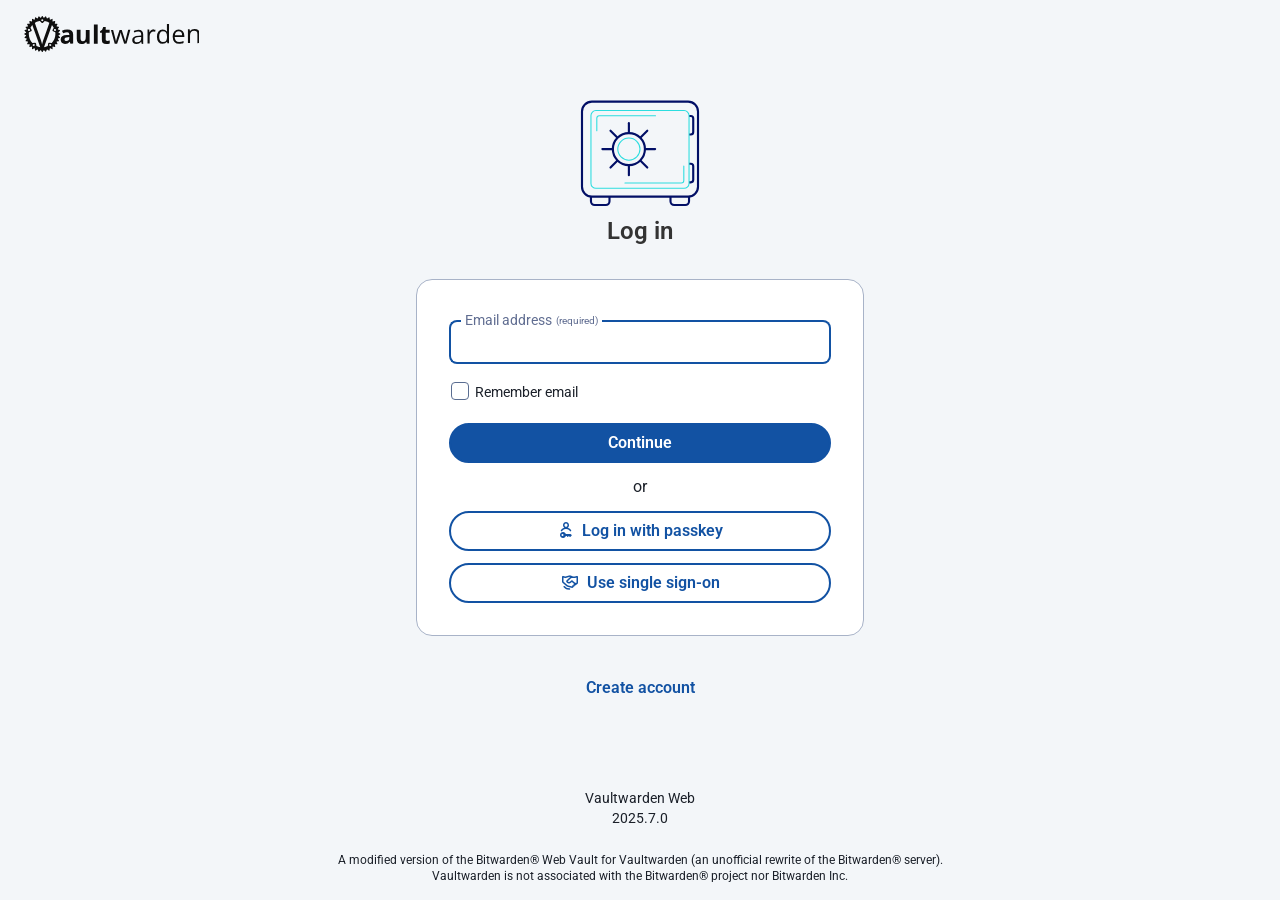
==== static/web-vault/index.html @ 3aadf8ab "Web移植到VaultWarden" ====
<!doctype html><html class="theme_light"><head><meta charset="utf-8"/><meta name="viewport" content="width=1010"/><meta name="theme-color" content="#175DDC"/><title page-title>Vaultwarden Web</title><link rel="apple-touch-icon" sizes="180x180" href="images/apple-touch-icon.png"/><link rel="icon" type="image/png" sizes="32x32" href="images/favicon-32x32.png"/><link rel="icon" type="image/png" sizes="16x16" href="images/favicon-16x16.png"/><link rel="mask-icon" href="images/safari-pinned-tab.svg" color="#175DDC"/><link rel="manifest" href="cca56971e438d22818d6.json"/><script defer="defer" src="theme_head.4cb181fc19f2a308ba73.js"></script><link href="styles.21d804f738b1b7df84a2.css" rel="stylesheet"></head><body class="layout_frontend"><link rel="stylesheet" href="css/vaultwarden.css"/><app-root><div class="tw-p-8 tw-flex"><img class="new-logo-themed" alt="Vaultwarden"/><div class="spinner-container tw-justify-center"><i class="bwi bwi-spinner bwi-spin bwi-3x tw-text-muted" title="Loading" aria-hidden="true"></i></div></div></app-root><script defer="defer" src="app/polyfills.46638eb63c4af620055f.js"></script><script defer="defer" src="app/vendor.ae5e09e48144faa504d3.js"></script><script defer="defer" src="app/main.e6cdea516f91ca208db2.js"></script><script defer="defer" src="styles.31d6cfe0d16ae931b73c.js"></script></body></html>
---- static/web-vault/styles.21d804f738b1b7df84a2.css ----
@font-face {
  font-family: Roboto;
  src:
    url(fonts/roboto.aeb7bb13ebdc02705164.woff2) format("woff2 supports variations"),
    url(fonts/roboto.aeb7bb13ebdc02705164.woff2) format("woff2-variations");
  font-display: swap;
  font-weight: 100 900;
}

.cdk-overlay-container,.cdk-global-overlay-wrapper{pointer-events:none;top:0;left:0;height:100%;width:100%}.cdk-overlay-container{position:fixed;z-index:1000}.cdk-overlay-container:empty{display:none}.cdk-global-overlay-wrapper{display:flex;position:absolute;z-index:1000}.cdk-overlay-pane{position:absolute;pointer-events:auto;box-sizing:border-box;display:flex;max-width:100%;max-height:100%;z-index:1000}.cdk-overlay-backdrop{position:absolute;top:0;bottom:0;left:0;right:0;pointer-events:auto;-webkit-tap-highlight-color:rgba(0,0,0,0);opacity:0;touch-action:manipulation;z-index:1000;transition:opacity 400ms cubic-bezier(0.25, 0.8, 0.25, 1)}@media(prefers-reduced-motion){.cdk-overlay-backdrop{transition-duration:1ms}}.cdk-overlay-backdrop-showing{opacity:1}@media(forced-colors: active){.cdk-overlay-backdrop-showing{opacity:.6}}.cdk-overlay-dark-backdrop{background:rgba(0,0,0,.32)}.cdk-overlay-transparent-backdrop{transition:visibility 1ms linear,opacity 1ms linear;visibility:hidden;opacity:1}.cdk-overlay-transparent-backdrop.cdk-overlay-backdrop-showing,.cdk-high-contrast-active .cdk-overlay-transparent-backdrop{opacity:0;visibility:visible}.cdk-overlay-backdrop-noop-animation{transition:none}.cdk-overlay-connected-position-bounding-box{position:absolute;display:flex;flex-direction:column;min-width:1px;min-height:1px;z-index:1000}.cdk-global-scrollblock{position:fixed;width:100%;overflow-y:scroll}

textarea.cdk-textarea-autosize{resize:none}textarea.cdk-textarea-autosize-measuring{padding:2px 0 !important;box-sizing:content-box !important;height:auto !important;overflow:hidden !important}textarea.cdk-textarea-autosize-measuring-firefox{padding:2px 0 !important;box-sizing:content-box !important;height:0 !important}@keyframes cdk-text-field-autofill-start{/*!*/}@keyframes cdk-text-field-autofill-end{/*!*/}.cdk-text-field-autofill-monitored:-webkit-autofill{animation:cdk-text-field-autofill-start 0s 1ms}.cdk-text-field-autofill-monitored:not(:-webkit-autofill){animation:cdk-text-field-autofill-end 0s 1ms}

@font-face{font-family:"bwi-font";src:url(fonts/bwi-font.d6794cbf214e5db54c54.svg) format("svg"),url(fonts/bwi-font.c53459659794d90d0237.ttf) format("truetype"),url(fonts/bwi-font.8beae88e0286f8ed0ab9.woff) format("woff"),url(fonts/bwi-font.9af06244c8519bda40df.woff2) format("woff2");font-weight:normal;font-style:normal;font-display:block}.bwi{font-family:"bwi-font" !important;speak:never;font-style:normal;font-weight:normal;font-variant:normal;text-transform:none;line-height:1;display:inline-block;-webkit-font-smoothing:antialiased;-moz-osx-font-smoothing:grayscale}.bwi-fw{width:1.2857142857em;text-align:center}.bwi-sm{font-size:.875em}.bwi-lg{font-size:1.3333333333em;line-height:.75em;vertical-align:-15%}.bwi-2x{font-size:2em}.bwi-3x{font-size:3em}.bwi-4x{font-size:4em}.bwi-spin{animation:bwi-spin 2s infinite linear}@keyframes bwi-spin{0%{transform:rotate(0deg)}100%{transform:rotate(359deg)}}.bwi-ul{padding-left:0;margin-left:2.1428571429em;list-style-type:none}.bwi-ul>li{position:relative}.bwi-li{position:absolute;left:-2.1428571429em;width:2.1428571429em;top:.1428571429em;text-align:center}.bwi-li.bwi-lg{left:-1.8571428571em}.bwi-rotate-270{transform:rotate(270deg)}.bwi-angle-down:before{content:""}.bwi-angle-left:before{content:""}.bwi-angle-right:before{content:""}.bwi-angle-up:before{content:""}.bwi-bell:before{content:""}.bwi-billing:before{content:""}.bwi-bitcoin:before{content:""}.bwi-browser-alt:before{content:""}.bwi-browser:before{content:""}.bwi-brush:before{content:""}.bwi-bug:before{content:""}.bwi-business:before{content:""}.bwi-camera:before{content:""}.bwi-check-circle:before{content:""}.bwi-check:before{content:""}.bwi-cli:before{content:""}.bwi-clock:before{content:""}.bwi-close:before{content:""}.bwi-cog-f:before{content:""}.bwi-cog:before{content:""}.bwi-collection:before{content:""}.bwi-collection-shared:before{content:""}.bwi-clone:before{content:""}.bwi-dollar:before{content:""}.bwi-down-solid:before{content:""}.bwi-download:before{content:""}.bwi-drag-and-drop:before{content:""}.bwi-ellipsis-h:before{content:""}.bwi-ellipsis-v:before{content:""}.bwi-envelope:before{content:""}.bwi-error:before{content:""}.bwi-exclamation-triangle:before{content:""}.bwi-external-link:before{content:""}.bwi-eye-slash:before{content:""}.bwi-eye:before{content:""}.bwi-family:before{content:""}.bwi-file-text:before{content:""}.bwi-file:before{content:""}.bwi-files:before{content:""}.bwi-filter:before{content:""}.bwi-folder:before{content:""}.bwi-generate:before{content:""}.bwi-globe:before{content:""}.bwi-hashtag:before{content:""}.bwi-id-card:before{content:""}.bwi-info-circle:before{content:""}.bwi-import:before{content:""}.bwi-key:before{content:""}.bwi-list-alt:before{content:""}.bwi-list:before{content:""}.bwi-lock-encrypted:before{content:""}.bwi-lock-f:before{content:""}.bwi-lock:before{content:""}.bwi-shield:before{content:""}.bwi-minus-circle:before{content:""}.bwi-mobile:before{content:""}.bwi-msp:before{content:""}.bwi-sticky-note:before{content:""}.bwi-numbered-list:before{content:""}.bwi-paperclip:before{content:""}.bwi-passkey:before{content:""}.bwi-pencil-square:before{content:""}.bwi-pencil:before{content:""}.bwi-plus-circle:before{content:""}.bwi-plus:before{content:""}.bwi-popout:before{content:""}.bwi-provider:before{content:""}.bwi-puzzle:before{content:""}.bwi-question-circle:before{content:""}.bwi-refresh:before{content:""}.bwi-search:before{content:""}.bwi-send:before{content:""}.bwi-share:before{content:""}.bwi-sign-in:before{content:""}.bwi-sign-out:before{content:""}.bwi-sliders:before{content:""}.bwi-spinner:before{content:""}.bwi-star-f:before{content:""}.bwi-star:before{content:""}.bwi-tag:before{content:""}.bwi-trash:before{content:""}.bwi-undo:before{content:""}.bwi-universal-access:before{content:""}.bwi-unlock:before{content:""}.bwi-up-down-btn:before{content:""}.bwi-up-solid:before{content:""}.bwi-user-monitor:before{content:""}.bwi-user:before{content:""}.bwi-users:before{content:""}.bwi-vault:before{content:""}.bwi-wireless:before{content:""}.bwi-wrench:before{content:""}.bwi-paypal:before{content:""}.bwi-credit-card:before{content:""}.bwi-desktop:before{content:""}.bwi-archive:before{content:""}.credit-card-icon{display:block;height:19px;width:24px;background-size:contain;background-repeat:no-repeat}.card-visa{background-image:url(images/visa-light.png)}.card-amex{background-image:url(images/amex-light.png)}.card-diners-club{background-image:url(images/diners_club-light.png)}.card-discover{background-image:url(images/discover-light.png)}.card-jcb{background-image:url(images/jcb-light.png)}.card-maestro{background-image:url(images/maestro-light.png)}.card-mastercard{background-image:url(images/mastercard-light.png)}.card-union-pay{background-image:url(images/union_pay-light.png)}.card-ru-pay{background-image:url(images/ru_pay-light.png)}.theme_dark .card-visa{background-image:url(images/visa-dark.png)}.theme_dark .card-amex{background-image:url(images/amex-dark.png)}.theme_dark .card-diners-club{background-image:url(images/diners_club-dark.png)}.theme_dark .card-discover{background-image:url(images/discover-dark.png)}.theme_dark .card-jcb{background-image:url(images/jcb-dark.png)}.theme_dark .card-maestro{background-image:url(images/maestro-dark.png)}.theme_dark .card-mastercard{background-image:url(images/mastercard-dark.png)}.theme_dark .card-union-pay{background-image:url(images/union_pay-dark.png)}.theme_dark .card-ru-pay{background-image:url(images/ru_pay-dark.png)}.ng-select{height:100%}.ng-select.ng-select-opened>.ng-select-container{background:rgba(0,0,0,0)}.ng-select.ng-select-opened>.ng-select-container:hover{box-shadow:none}.ng-select.ng-select-opened>.ng-select-container .ng-arrow{top:-2px;border-color:rgba(0,0,0,0) rgba(0,0,0,0) rgb(var(--color-secondary-700));border-width:0 5px 5px}.ng-select.ng-select-opened>.ng-select-container .ng-arrow:hover{border-color:rgba(0,0,0,0) rgba(0,0,0,0) rgb(var(--color-secondary-700))}.ng-select.ng-select-opened.ng-select-top>.ng-select-container{border-top-right-radius:0;border-top-left-radius:0}.ng-select.ng-select-opened.ng-select-right>.ng-select-container{border-top-right-radius:0;border-bottom-right-radius:0}.ng-select.ng-select-opened.ng-select-bottom>.ng-select-container{border-bottom-right-radius:0;border-bottom-left-radius:0}.ng-select.ng-select-opened.ng-select-left>.ng-select-container{border-top-left-radius:0;border-bottom-left-radius:0}.ng-select.ng-select-focused:not(.ng-select-opened)>.ng-select-container{border-color:rgb(var(--color-primary-700));box-shadow:none}.ng-select.ng-select-disabled>.ng-select-container{background-color:rgb(var(--color-secondary-100))}.ng-select .ng-has-value .ng-placeholder{display:none}.ng-select .ng-select-container{color:rgb(var(--color-text-main));background-color:rgb(var(--color-background));border-radius:.5rem;border:none;height:100%;align-items:center}.ng-select .ng-select-container:hover{box-shadow:none}.ng-select .ng-select-container .ng-value-container{align-items:center;padding:6px 0px 5px 1rem}[dir=rtl] .ng-select .ng-select-container .ng-value-container{padding-right:1rem;padding-left:0}.ng-select .ng-select-container .ng-value-container .ng-placeholder{color:rgb(var(--color-text-muted))}.ng-select .ng-select-container .ng-value-container .ng-input{padding-top:2px}.ng-select .ng-select-container .ng-value-container .ng-input>input{color:rgb(var(--color-text-main))}.ng-select.ng-select-single .ng-select-container{height:100%}.ng-select.ng-select-single .ng-select-container .ng-value-container{display:flex;height:100%}.ng-select.ng-select-single .ng-select-container .ng-value-container .ng-input{left:0;padding-left:1rem;padding-right:50px}[dir=rtl] .ng-select.ng-select-single .ng-select-container .ng-value-container .ng-input{padding-right:1rem;padding-left:50px}.ng-select.ng-select-multiple.ng-select-disabled>.ng-select-container .ng-value-container .ng-value{background-color:rgb(var(--color-secondary-100));border:0px solid rgb(var(--color-secondary-600))}.ng-select.ng-select-multiple.ng-select-disabled>.ng-select-container .ng-value-container .ng-value .ng-value-label{padding:0 5px}.ng-select.ng-select-multiple .ng-select-container .ng-value-container{height:100%}[dir=rtl] .ng-select.ng-select-multiple .ng-select-container .ng-value-container{padding-left:0}.ng-select.ng-select-multiple .ng-select-container .ng-value-container .ng-value{font-size:.9em;color:rgb(var(--color-text-main));background-color:rgba(0,0,0,0);border-radius:2px;margin:4px 5px 4px 0px}[dir=rtl] .ng-select.ng-select-multiple .ng-select-container .ng-value-container .ng-value{margin-right:0;margin-left:5px}.ng-select.ng-select-multiple .ng-select-container .ng-value-container .ng-value.ng-value-disabled{background-color:rgb(var(--color-secondary-100))}.ng-select.ng-select-multiple .ng-select-container .ng-value-container .ng-value.ng-value-disabled .ng-value-label{padding-left:5px}[dir=rtl] .ng-select.ng-select-multiple .ng-select-container .ng-value-container .ng-value.ng-value-disabled .ng-value-label{padding-left:0;padding-right:5px}.ng-select.ng-select-multiple .ng-select-container .ng-value-container .ng-value .ng-value-label{display:inline-block;padding:1px 5px}.ng-select.ng-select-multiple .ng-select-container .ng-value-container .ng-value .ng-value-icon{display:inline-block;padding:1px 5px}.ng-select.ng-select-multiple .ng-select-container .ng-value-container .ng-value .ng-value-icon:hover{background-color:rgb(var(--color-secondary-700))}.ng-select.ng-select-multiple .ng-select-container .ng-value-container .ng-value .ng-value-icon.left{border-right:1px solid rgba(0,0,0,0)}[dir=rtl] .ng-select.ng-select-multiple .ng-select-container .ng-value-container .ng-value .ng-value-icon.left{border-left:1px solid rgba(0,0,0,0);border-right:none}.ng-select.ng-select-multiple .ng-select-container .ng-value-container .ng-value .ng-value-icon.right{border-left:1px solid rgba(0,0,0,0)}[dir=rtl] .ng-select.ng-select-multiple .ng-select-container .ng-value-container .ng-value .ng-value-icon.right{border-left:0;border-right:1px solid rgba(0,0,0,0)}.ng-select .ng-clear-wrapper{color:rgb(var(--color-text-muted));padding-top:2.5px;border-radius:.5rem;text-align:center}.ng-select .ng-clear-wrapper:hover .ng-clear{color:rgb(var(--color-text-main))}.ng-select .ng-spinner-zone{padding:5px 5px 0 0}[dir=rtl] .ng-select .ng-spinner-zone{padding:5px 0 0 5px}.ng-select .ng-arrow-wrapper{width:25px;padding-right:5px}[dir=rtl] .ng-select .ng-arrow-wrapper{padding-left:5px;padding-right:0}.ng-select .ng-arrow-wrapper:hover .ng-arrow{border-top-color:rgb(var(--color-secondary-700))}.ng-select .ng-arrow-wrapper .ng-arrow{border-color:rgb(var(--color-text-muted)) rgba(0,0,0,0) rgba(0,0,0,0);border-style:solid;border-width:5px 5px 2.5px}.ng-dropdown-panel{z-index:2050 !important;background-color:rgb(var(--color-background));border:1px solid rgb(var(--color-secondary-600));border-radius:.5rem;box-shadow:none;left:0}.ng-dropdown-panel.ng-select-top{bottom:100%;border-top-right-radius:.5rem;border-top-left-radius:.5rem;border-bottom-color:rgb(var(--color-secondary-600));margin-bottom:-1px}.ng-dropdown-panel.ng-select-top .ng-dropdown-panel-items .ng-option:first-child{border-top-right-radius:.5rem;border-top-left-radius:.5rem}.ng-dropdown-panel.ng-select-right{left:100%;top:0;border-top-right-radius:.5rem;border-bottom-right-radius:.5rem;border-bottom-left-radius:.5rem;border-bottom-color:rgb(var(--color-secondary-600));margin-bottom:-1px}.ng-dropdown-panel.ng-select-right .ng-dropdown-panel-items .ng-option:first-child{border-top-right-radius:.5rem}.ng-dropdown-panel.ng-select-bottom{top:100%;border-bottom-right-radius:.5rem;border-bottom-left-radius:.5rem;border-top-color:rgb(var(--color-secondary-600));margin-top:-1px}.ng-dropdown-panel.ng-select-bottom .ng-dropdown-panel-items .ng-option:last-child{border-bottom-right-radius:.5rem;border-bottom-left-radius:.5rem}.ng-dropdown-panel.ng-select-left{left:-100%;top:0;border-top-left-radius:.5rem;border-bottom-right-radius:.5rem;border-bottom-left-radius:.5rem;border-bottom-color:rgb(var(--color-secondary-600));margin-bottom:-1px}.ng-dropdown-panel.ng-select-left .ng-dropdown-panel-items .ng-option:first-child{border-top-left-radius:.5rem}.ng-dropdown-panel .ng-dropdown-header{border-bottom:1px solid rgb(var(--color-secondary-600));padding:5px 7px}.ng-dropdown-panel .ng-dropdown-footer{border-top:1px solid rgb(var(--color-secondary-600));padding:5px 7px}.ng-dropdown-panel .ng-dropdown-panel-items{border-radius:.5rem;background:rgb(var(--color-background))}.ng-dropdown-panel .ng-dropdown-panel-items .ng-optgroup{user-select:none;padding:8px 10px;font-weight:500;color:rgb(var(--color-text-muted));cursor:pointer}.ng-dropdown-panel .ng-dropdown-panel-items .ng-optgroup.ng-option-disabled{cursor:default}.ng-dropdown-panel .ng-dropdown-panel-items .ng-optgroup.ng-option-marked{background-color:rgb(var(--color-primary-100))}.ng-dropdown-panel .ng-dropdown-panel-items .ng-optgroup.ng-option-selected,.ng-dropdown-panel .ng-dropdown-panel-items .ng-optgroup.ng-option-selected.ng-option-marked{color:rgb(var(--color-text-muted));background-color:rgba(0,0,0,0);font-weight:600}.ng-dropdown-panel .ng-dropdown-panel-items .ng-option{background-color:rgb(var(--color-background));color:rgb(var(--color-text-main));padding:.375rem .75rem}.ng-dropdown-panel .ng-dropdown-panel-items .ng-option.ng-option-selected.ng-option-marked{background-color:rgb(var(--color-primary-100))}.ng-dropdown-panel .ng-dropdown-panel-items .ng-option.ng-option-selected,.ng-dropdown-panel .ng-dropdown-panel-items .ng-option.ng-option-selected.ng-option-marked{color:rgb(var(--color-text-main))}.ng-dropdown-panel .ng-dropdown-panel-items .ng-option.ng-option-selected .ng-option-label,.ng-dropdown-panel .ng-dropdown-panel-items .ng-option.ng-option-selected.ng-option-marked .ng-option-label{font-weight:600}.ng-dropdown-panel .ng-dropdown-panel-items .ng-option.ng-option-marked{background-color:rgb(var(--color-primary-100));color:rgb(var(--color-text-main))}.ng-dropdown-panel .ng-dropdown-panel-items .ng-option.ng-option-disabled{color:rgb(var(--color-secondary-300))}.ng-dropdown-panel .ng-dropdown-panel-items .ng-option.ng-option-child{padding-left:22px}[dir=rtl] .ng-dropdown-panel .ng-dropdown-panel-items .ng-option.ng-option-child{padding-right:22px;padding-left:0}.ng-dropdown-panel .ng-dropdown-panel-items .ng-option .ng-tag-label{font-size:80%;font-weight:400;padding-right:5px}[dir=rtl] .ng-dropdown-panel .ng-dropdown-panel-items .ng-option .ng-tag-label{padding-left:5px;padding-right:0}[dir=rtl] .ng-dropdown-panel{direction:rtl;text-align:right}:root{--blue: #007bff;--indigo: #6610f2;--purple: #6f42c1;--pink: #e83e8c;--red: #dc3545;--orange: #fd7e14;--yellow: #ffc107;--green: #28a745;--teal: #20c997;--cyan: #17a2b8;--white: #ffffff;--gray: #6c757d;--gray-dark: #343a40;--primary: #175ddc;--secondary: #ced4da;--success: #017e45;--info: #555555;--warning: #8b6609;--danger: #c83522;--light: #f8f9fa;--dark: #343a40;--primary-accent: #1252a3;--secondary-alt: #1a3b66;--breakpoint-xs: 0;--breakpoint-sm: 1px;--breakpoint-md: 2px;--breakpoint-lg: 3px;--breakpoint-xl: 4px;--font-family-sans-serif: Roboto, "Helvetica Neue", Helvetica, Arial, sans-serif, "Apple Color Emoji", "Segoe UI Emoji", "Segoe UI Symbol";--font-family-monospace: SFMono-Regular, Menlo, Monaco, Consolas, "Liberation Mono", "Courier New", monospace}*,*::before,*::after{box-sizing:border-box}html{font-family:sans-serif;line-height:1.15;-webkit-text-size-adjust:100%;-webkit-tap-highlight-color:rgba(0,0,0,0)}article,aside,figcaption,figure,footer,header,hgroup,main,nav,section{display:block}body{margin:0;font-family:Roboto,"Helvetica Neue",Helvetica,Arial,sans-serif,"Apple Color Emoji","Segoe UI Emoji","Segoe UI Symbol";font-size:1rem;font-weight:400;line-height:1.5;color:#333;text-align:left;background-color:#fff}[tabindex="-1"]:focus:not(:focus-visible){outline:0 !important}hr{box-sizing:content-box;height:0;overflow:visible}h1,h2,h3,h4,h5,h6{margin-top:0;margin-bottom:.5rem}p{margin-top:0;margin-bottom:1rem}abbr[title],abbr[data-original-title]{text-decoration:underline;text-decoration:underline dotted;cursor:help;border-bottom:0;text-decoration-skip-ink:none}address{margin-bottom:1rem;font-style:normal;line-height:inherit}ol,ul,dl{margin-top:0;margin-bottom:1rem}ol ol,ul ul,ol ul,ul ol{margin-bottom:0}dt{font-weight:700}dd{margin-bottom:.5rem;margin-left:0}blockquote{margin:0 0 1rem}b,strong{font-weight:bolder}small{font-size:80%}sub,sup{position:relative;font-size:75%;line-height:0;vertical-align:baseline}sub{bottom:-0.25em}sup{top:-0.5em}a{color:#175ddc;text-decoration:none;background-color:rgba(0,0,0,0)}a:hover{color:rgb(15.7592592593,63.7222222222,150.7407407407);text-decoration:underline}a:not([href]):not([class]){color:inherit;text-decoration:none}a:not([href]):not([class]):hover{color:inherit;text-decoration:none}pre,code,kbd,samp{font-family:SFMono-Regular,Menlo,Monaco,Consolas,"Liberation Mono","Courier New",monospace;font-size:1em}pre{margin-top:0;margin-bottom:1rem;overflow:auto;-ms-overflow-style:scrollbar}figure{margin:0 0 1rem}img{vertical-align:middle;border-style:none}svg{overflow:hidden;vertical-align:middle}table{border-collapse:collapse}caption{padding-top:.75rem;padding-bottom:.75rem;color:#6c757d;text-align:left;caption-side:bottom}th{text-align:inherit;text-align:-webkit-match-parent}label{display:inline-block;margin-bottom:.5rem}button{border-radius:0}button:focus:not(:focus-visible){outline:0}input,button,select,optgroup,textarea{margin:0;font-family:inherit;font-size:inherit;line-height:inherit}button,input{overflow:visible}button,select{text-transform:none}[role=button]{cursor:pointer}select{word-wrap:normal}button,[type=button],[type=reset],[type=submit]{-webkit-appearance:button}button:not(:disabled),[type=button]:not(:disabled),[type=reset]:not(:disabled),[type=submit]:not(:disabled){cursor:pointer}button::-moz-focus-inner,[type=button]::-moz-focus-inner,[type=reset]::-moz-focus-inner,[type=submit]::-moz-focus-inner{padding:0;border-style:none}input[type=radio],input[type=checkbox]{box-sizing:border-box;padding:0}textarea{overflow:auto;resize:vertical}fieldset{min-width:0;padding:0;margin:0;border:0}legend{display:block;width:100%;max-width:100%;padding:0;margin-bottom:.5rem;font-size:1.5rem;line-height:inherit;color:inherit;white-space:normal}progress{vertical-align:baseline}[type=number]::-webkit-inner-spin-button,[type=number]::-webkit-outer-spin-button{height:auto}[type=search]{outline-offset:-2px;-webkit-appearance:none}[type=search]::-webkit-search-decoration{-webkit-appearance:none}::-webkit-file-upload-button{font:inherit;-webkit-appearance:button}output{display:inline-block}summary{display:list-item;cursor:pointer}template{display:none}[hidden]{display:none !important}h1,h2,h3,h4,h5,h6,.h1,.h2,.h3,.h4,.h5,.h6{margin-bottom:.5rem;font-weight:500;line-height:1.2}h1,.h1{font-size:1.7rem}h2,.h2{font-size:1.3rem}h3,.h3{font-size:1rem}h4,.h4{font-size:1rem}h5,.h5{font-size:1rem}h6,.h6{font-size:1rem}.lead{font-size:1.25rem;font-weight:normal}.display-1{font-size:6rem;font-weight:300;line-height:1.2}.display-2{font-size:5.5rem;font-weight:300;line-height:1.2}.display-3{font-size:4.5rem;font-weight:300;line-height:1.2}.display-4{font-size:3.5rem;font-weight:300;line-height:1.2}hr{margin-top:1rem;margin-bottom:1rem;border:0;border-top:1px solid rgba(0,0,0,.1)}small,.small{font-size:90%;font-weight:400}mark,.mark{padding:.2em;background-color:#fcf8e3}.list-unstyled{padding-left:0;list-style:none}.list-inline{padding-left:0;list-style:none}.list-inline-item{display:inline-block}.list-inline-item:not(:last-child){margin-right:.5rem}.initialism{font-size:90%;text-transform:uppercase}.blockquote{margin-bottom:1rem;font-size:1.25rem}.blockquote-footer{display:block;font-size:90%;color:#6c757d}.blockquote-footer::before{content:"— "}.img-fluid,bit-table td app-vault-icon img,.table td.table-list-icon img{max-width:100%;height:auto}.img-thumbnail{padding:.25rem;background-color:#fff;border:1px solid #dee2e6;border-radius:.25rem;max-width:100%;height:auto}.figure{display:inline-block}.figure-img{margin-bottom:.5rem;line-height:1}.figure-caption{font-size:90%;color:#6c757d}code{font-size:100%;color:#e83e8c;word-wrap:break-word}a>code{color:inherit}kbd{padding:.2rem .4rem;font-size:100%;color:#fff;background-color:#212529;border-radius:.2rem}kbd kbd{padding:0;font-size:100%;font-weight:700}pre{display:block;font-size:100%;color:#212529}pre code{font-size:inherit;color:inherit;word-break:normal}.pre-scrollable{max-height:340px;overflow-y:scroll}.container,.container-fluid,.container-xl,.container-lg,.container-md,.container-sm{width:100%;padding-right:10px;padding-left:10px;margin-right:auto;margin-left:auto}@media(min-width: 1px){.container-sm,.container{max-width:540px}}@media(min-width: 2px){.container-md,.container-sm,.container{max-width:720px}}@media(min-width: 3px){.container-lg,.container-md,.container-sm,.container{max-width:960px}}@media(min-width: 4px){.container-xl,.container-lg,.container-md,.container-sm,.container{max-width:1140px}}.row{display:flex;flex-wrap:wrap;margin-right:-10px;margin-left:-10px}.no-gutters{margin-right:0;margin-left:0}.no-gutters>.col,.no-gutters>[class*=col-]{padding-right:0;padding-left:0}.col-xl,.col-xl-auto,.col-xl-12,.col-xl-11,.col-xl-10,.col-xl-9,.col-xl-8,.col-xl-7,.col-xl-6,.col-xl-5,.col-xl-4,.col-xl-3,.col-xl-2,.col-xl-1,.col-lg,.col-lg-auto,.col-lg-12,.col-lg-11,.col-lg-10,.col-lg-9,.col-lg-8,.col-lg-7,.col-lg-6,.col-lg-5,.col-lg-4,.col-lg-3,.col-lg-2,.col-lg-1,.col-md,.col-md-auto,.col-md-12,.col-md-11,.col-md-10,.col-md-9,.col-md-8,.col-md-7,.col-md-6,.col-md-5,.col-md-4,.col-md-3,.col-md-2,.col-md-1,.col-sm,.col-sm-auto,.col-sm-12,.col-sm-11,.col-sm-10,.col-sm-9,.col-sm-8,.col-sm-7,.col-sm-6,.col-sm-5,.col-sm-4,.col-sm-3,.col-sm-2,.col-sm-1,.col,.col-auto,.col-12,.col-11,.col-10,.col-9,.col-8,.col-7,.col-6,.col-5,.col-4,.col-3,.col-2,.col-1{position:relative;width:100%;padding-right:10px;padding-left:10px}.col{flex-basis:0;flex-grow:1;max-width:100%}.row-cols-1>*{flex:0 0 100%;max-width:100%}.row-cols-2>*{flex:0 0 50%;max-width:50%}.row-cols-3>*{flex:0 0 33.3333333333%;max-width:33.3333333333%}.row-cols-4>*{flex:0 0 25%;max-width:25%}.row-cols-5>*{flex:0 0 20%;max-width:20%}.row-cols-6>*{flex:0 0 16.6666666667%;max-width:16.6666666667%}.col-auto{flex:0 0 auto;width:auto;max-width:100%}.col-1{flex:0 0 8.3333333333%;max-width:8.3333333333%}.col-2{flex:0 0 16.6666666667%;max-width:16.6666666667%}.col-3{flex:0 0 25%;max-width:25%}.col-4{flex:0 0 33.3333333333%;max-width:33.3333333333%}.col-5{flex:0 0 41.6666666667%;max-width:41.6666666667%}.col-6{flex:0 0 50%;max-width:50%}.col-7{flex:0 0 58.3333333333%;max-width:58.3333333333%}.col-8{flex:0 0 66.6666666667%;max-width:66.6666666667%}.col-9{flex:0 0 75%;max-width:75%}.col-10{flex:0 0 83.3333333333%;max-width:83.3333333333%}.col-11{flex:0 0 91.6666666667%;max-width:91.6666666667%}.col-12{flex:0 0 100%;max-width:100%}.order-first{order:-1}.order-last{order:13}.order-0{order:0}.order-1{order:1}.order-2{order:2}.order-3{order:3}.order-4{order:4}.order-5{order:5}.order-6{order:6}.order-7{order:7}.order-8{order:8}.order-9{order:9}.order-10{order:10}.order-11{order:11}.order-12{order:12}.offset-1{margin-left:8.3333333333%}.offset-2{margin-left:16.6666666667%}.offset-3{margin-left:25%}.offset-4{margin-left:33.3333333333%}.offset-5{margin-left:41.6666666667%}.offset-6{margin-left:50%}.offset-7{margin-left:58.3333333333%}.offset-8{margin-left:66.6666666667%}.offset-9{margin-left:75%}.offset-10{margin-left:83.3333333333%}.offset-11{margin-left:91.6666666667%}@media(min-width: 1px){.col-sm{flex-basis:0;flex-grow:1;max-width:100%}.row-cols-sm-1>*{flex:0 0 100%;max-width:100%}.row-cols-sm-2>*{flex:0 0 50%;max-width:50%}.row-cols-sm-3>*{flex:0 0 33.3333333333%;max-width:33.3333333333%}.row-cols-sm-4>*{flex:0 0 25%;max-width:25%}.row-cols-sm-5>*{flex:0 0 20%;max-width:20%}.row-cols-sm-6>*{flex:0 0 16.6666666667%;max-width:16.6666666667%}.col-sm-auto{flex:0 0 auto;width:auto;max-width:100%}.col-sm-1{flex:0 0 8.3333333333%;max-width:8.3333333333%}.col-sm-2{flex:0 0 16.6666666667%;max-width:16.6666666667%}.col-sm-3{flex:0 0 25%;max-width:25%}.col-sm-4{flex:0 0 33.3333333333%;max-width:33.3333333333%}.col-sm-5{flex:0 0 41.6666666667%;max-width:41.6666666667%}.col-sm-6{flex:0 0 50%;max-width:50%}.col-sm-7{flex:0 0 58.3333333333%;max-width:58.3333333333%}.col-sm-8{flex:0 0 66.6666666667%;max-width:66.6666666667%}.col-sm-9{flex:0 0 75%;max-width:75%}.col-sm-10{flex:0 0 83.3333333333%;max-width:83.3333333333%}.col-sm-11{flex:0 0 91.6666666667%;max-width:91.6666666667%}.col-sm-12{flex:0 0 100%;max-width:100%}.order-sm-first{order:-1}.order-sm-last{order:13}.order-sm-0{order:0}.order-sm-1{order:1}.order-sm-2{order:2}.order-sm-3{order:3}.order-sm-4{order:4}.order-sm-5{order:5}.order-sm-6{order:6}.order-sm-7{order:7}.order-sm-8{order:8}.order-sm-9{order:9}.order-sm-10{order:10}.order-sm-11{order:11}.order-sm-12{order:12}.offset-sm-0{margin-left:0}.offset-sm-1{margin-left:8.3333333333%}.offset-sm-2{margin-left:16.6666666667%}.offset-sm-3{margin-left:25%}.offset-sm-4{margin-left:33.3333333333%}.offset-sm-5{margin-left:41.6666666667%}.offset-sm-6{margin-left:50%}.offset-sm-7{margin-left:58.3333333333%}.offset-sm-8{margin-left:66.6666666667%}.offset-sm-9{margin-left:75%}.offset-sm-10{margin-left:83.3333333333%}.offset-sm-11{margin-left:91.6666666667%}}@media(min-width: 2px){.col-md{flex-basis:0;flex-grow:1;max-width:100%}.row-cols-md-1>*{flex:0 0 100%;max-width:100%}.row-cols-md-2>*{flex:0 0 50%;max-width:50%}.row-cols-md-3>*{flex:0 0 33.3333333333%;max-width:33.3333333333%}.row-cols-md-4>*{flex:0 0 25%;max-width:25%}.row-cols-md-5>*{flex:0 0 20%;max-width:20%}.row-cols-md-6>*{flex:0 0 16.6666666667%;max-width:16.6666666667%}.col-md-auto{flex:0 0 auto;width:auto;max-width:100%}.col-md-1{flex:0 0 8.3333333333%;max-width:8.3333333333%}.col-md-2{flex:0 0 16.6666666667%;max-width:16.6666666667%}.col-md-3{flex:0 0 25%;max-width:25%}.col-md-4{flex:0 0 33.3333333333%;max-width:33.3333333333%}.col-md-5{flex:0 0 41.6666666667%;max-width:41.6666666667%}.col-md-6{flex:0 0 50%;max-width:50%}.col-md-7{flex:0 0 58.3333333333%;max-width:58.3333333333%}.col-md-8{flex:0 0 66.6666666667%;max-width:66.6666666667%}.col-md-9{flex:0 0 75%;max-width:75%}.col-md-10{flex:0 0 83.3333333333%;max-width:83.3333333333%}.col-md-11{flex:0 0 91.6666666667%;max-width:91.6666666667%}.col-md-12{flex:0 0 100%;max-width:100%}.order-md-first{order:-1}.order-md-last{order:13}.order-md-0{order:0}.order-md-1{order:1}.order-md-2{order:2}.order-md-3{order:3}.order-md-4{order:4}.order-md-5{order:5}.order-md-6{order:6}.order-md-7{order:7}.order-md-8{order:8}.order-md-9{order:9}.order-md-10{order:10}.order-md-11{order:11}.order-md-12{order:12}.offset-md-0{margin-left:0}.offset-md-1{margin-left:8.3333333333%}.offset-md-2{margin-left:16.6666666667%}.offset-md-3{margin-left:25%}.offset-md-4{margin-left:33.3333333333%}.offset-md-5{margin-left:41.6666666667%}.offset-md-6{margin-left:50%}.offset-md-7{margin-left:58.3333333333%}.offset-md-8{margin-left:66.6666666667%}.offset-md-9{margin-left:75%}.offset-md-10{margin-left:83.3333333333%}.offset-md-11{margin-left:91.6666666667%}}@media(min-width: 3px){.col-lg{flex-basis:0;flex-grow:1;max-width:100%}.row-cols-lg-1>*{flex:0 0 100%;max-width:100%}.row-cols-lg-2>*{flex:0 0 50%;max-width:50%}.row-cols-lg-3>*{flex:0 0 33.3333333333%;max-width:33.3333333333%}.row-cols-lg-4>*{flex:0 0 25%;max-width:25%}.row-cols-lg-5>*{flex:0 0 20%;max-width:20%}.row-cols-lg-6>*{flex:0 0 16.6666666667%;max-width:16.6666666667%}.col-lg-auto{flex:0 0 auto;width:auto;max-width:100%}.col-lg-1{flex:0 0 8.3333333333%;max-width:8.3333333333%}.col-lg-2{flex:0 0 16.6666666667%;max-width:16.6666666667%}.col-lg-3{flex:0 0 25%;max-width:25%}.col-lg-4{flex:0 0 33.3333333333%;max-width:33.3333333333%}.col-lg-5{flex:0 0 41.6666666667%;max-width:41.6666666667%}.col-lg-6{flex:0 0 50%;max-width:50%}.col-lg-7{flex:0 0 58.3333333333%;max-width:58.3333333333%}.col-lg-8{flex:0 0 66.6666666667%;max-width:66.6666666667%}.col-lg-9{flex:0 0 75%;max-width:75%}.col-lg-10{flex:0 0 83.3333333333%;max-width:83.3333333333%}.col-lg-11{flex:0 0 91.6666666667%;max-width:91.6666666667%}.col-lg-12{flex:0 0 100%;max-width:100%}.order-lg-first{order:-1}.order-lg-last{order:13}.order-lg-0{order:0}.order-lg-1{order:1}.order-lg-2{order:2}.order-lg-3{order:3}.order-lg-4{order:4}.order-lg-5{order:5}.order-lg-6{order:6}.order-lg-7{order:7}.order-lg-8{order:8}.order-lg-9{order:9}.order-lg-10{order:10}.order-lg-11{order:11}.order-lg-12{order:12}.offset-lg-0{margin-left:0}.offset-lg-1{margin-left:8.3333333333%}.offset-lg-2{margin-left:16.6666666667%}.offset-lg-3{margin-left:25%}.offset-lg-4{margin-left:33.3333333333%}.offset-lg-5{margin-left:41.6666666667%}.offset-lg-6{margin-left:50%}.offset-lg-7{margin-left:58.3333333333%}.offset-lg-8{margin-left:66.6666666667%}.offset-lg-9{margin-left:75%}.offset-lg-10{margin-left:83.3333333333%}.offset-lg-11{margin-left:91.6666666667%}}@media(min-width: 4px){.col-xl{flex-basis:0;flex-grow:1;max-width:100%}.row-cols-xl-1>*{flex:0 0 100%;max-width:100%}.row-cols-xl-2>*{flex:0 0 50%;max-width:50%}.row-cols-xl-3>*{flex:0 0 33.3333333333%;max-width:33.3333333333%}.row-cols-xl-4>*{flex:0 0 25%;max-width:25%}.row-cols-xl-5>*{flex:0 0 20%;max-width:20%}.row-cols-xl-6>*{flex:0 0 16.6666666667%;max-width:16.6666666667%}.col-xl-auto{flex:0 0 auto;width:auto;max-width:100%}.col-xl-1{flex:0 0 8.3333333333%;max-width:8.3333333333%}.col-xl-2{flex:0 0 16.6666666667%;max-width:16.6666666667%}.col-xl-3{flex:0 0 25%;max-width:25%}.col-xl-4{flex:0 0 33.3333333333%;max-width:33.3333333333%}.col-xl-5{flex:0 0 41.6666666667%;max-width:41.6666666667%}.col-xl-6{flex:0 0 50%;max-width:50%}.col-xl-7{flex:0 0 58.3333333333%;max-width:58.3333333333%}.col-xl-8{flex:0 0 66.6666666667%;max-width:66.6666666667%}.col-xl-9{flex:0 0 75%;max-width:75%}.col-xl-10{flex:0 0 83.3333333333%;max-width:83.3333333333%}.col-xl-11{flex:0 0 91.6666666667%;max-width:91.6666666667%}.col-xl-12{flex:0 0 100%;max-width:100%}.order-xl-first{order:-1}.order-xl-last{order:13}.order-xl-0{order:0}.order-xl-1{order:1}.order-xl-2{order:2}.order-xl-3{order:3}.order-xl-4{order:4}.order-xl-5{order:5}.order-xl-6{order:6}.order-xl-7{order:7}.order-xl-8{order:8}.order-xl-9{order:9}.order-xl-10{order:10}.order-xl-11{order:11}.order-xl-12{order:12}.offset-xl-0{margin-left:0}.offset-xl-1{margin-left:8.3333333333%}.offset-xl-2{margin-left:16.6666666667%}.offset-xl-3{margin-left:25%}.offset-xl-4{margin-left:33.3333333333%}.offset-xl-5{margin-left:41.6666666667%}.offset-xl-6{margin-left:50%}.offset-xl-7{margin-left:58.3333333333%}.offset-xl-8{margin-left:66.6666666667%}.offset-xl-9{margin-left:75%}.offset-xl-10{margin-left:83.3333333333%}.offset-xl-11{margin-left:91.6666666667%}}.table{width:100%;margin-bottom:1rem;color:#333}.table th,.table td{padding:.75rem;vertical-align:top;border-top:1px solid #ced4da}.table thead th{vertical-align:bottom;border-bottom:2px solid #ced4da}.table tbody+tbody{border-top:2px solid #ced4da}.table-sm th,.table-sm td{padding:.3rem}.table-bordered{border:1px solid #ced4da}.table-bordered th,.table-bordered td{border:1px solid #ced4da}.table-bordered thead th,.table-bordered thead td{border-bottom-width:2px}.table-borderless th,.table-borderless td,.table-borderless thead th,.table-borderless tbody+tbody{border:0}.table-striped tbody tr:nth-of-type(odd){background-color:rgba(0,0,0,.02)}.table-hover tbody tr:hover{color:#333;background-color:rgba(0,0,0,.03)}.table-primary,.table-primary>th,.table-primary>td{background-color:rgb(190.04,209.64,245.2)}.table-primary th,.table-primary td,.table-primary thead th,.table-primary tbody+tbody{border-color:rgb(134.36,170.76,236.8)}.table-hover .table-primary:hover{background-color:rgb(167.8826966292,194.1680898876,241.8573033708)}.table-hover .table-primary:hover>td,.table-hover .table-primary:hover>th{background-color:rgb(167.8826966292,194.1680898876,241.8573033708)}.table-secondary,.table-secondary>th,.table-secondary>td{background-color:rgb(241.28,242.96,244.64)}.table-secondary th,.table-secondary td,.table-secondary thead th,.table-secondary tbody+tbody{border-color:rgb(229.52,232.64,235.76)}.table-hover .table-secondary:hover{background-color:hsl(210,13.9534883721%,90.2784313725%)}.table-hover .table-secondary:hover>td,.table-hover .table-secondary:hover>th{background-color:hsl(210,13.9534883721%,90.2784313725%)}.table-success,.table-success>th,.table-success>td{background-color:rgb(183.88,218.88,202.92)}.table-success th,.table-success td,.table-success thead th,.table-success tbody+tbody{border-color:rgb(122.92,187.92,158.28)}.table-hover .table-success:hover{background-color:hsl(152.64,32.637075718%,73.9725490196%)}.table-hover .table-success:hover>td,.table-hover .table-success:hover>th{background-color:hsl(152.64,32.637075718%,73.9725490196%)}.table-info,.table-info>th,.table-info>td{background-color:rgb(207.4,207.4,207.4)}.table-info th,.table-info td,.table-info thead th,.table-info tbody+tbody{border-color:rgb(166.6,166.6,166.6)}.table-hover .table-info:hover{background-color:hsl(0,0%,76.3333333333%)}.table-hover .table-info:hover>td,.table-hover .table-info:hover>th{background-color:hsl(0,0%,76.3333333333%)}.table-warning,.table-warning>th,.table-warning>td{background-color:rgb(222.52,212.16,186.12)}.table-warning th,.table-warning td,.table-warning thead th,.table-warning tbody+tbody{border-color:rgb(194.68,175.44,127.08)}.table-hover .table-warning:hover{background-color:hsl(42.9230769231,35.9116022099%,75.1254901961%)}.table-hover .table-warning:hover>td,.table-hover .table-warning:hover>th{background-color:hsl(42.9230769231,35.9116022099%,75.1254901961%)}.table-danger,.table-danger>th,.table-danger>td{background-color:rgb(239.6,198.44,193.12)}.table-danger th,.table-danger td,.table-danger thead th,.table-danger tbody+tbody{border-color:rgb(226.4,149.96,140.08)}.table-hover .table-danger:hover{background-color:hsl(6.8674698795,60.1449275362%,79.8470588235%)}.table-hover .table-danger:hover>td,.table-hover .table-danger:hover>th{background-color:hsl(6.8674698795,60.1449275362%,79.8470588235%)}.table-light,.table-light>th,.table-light>td{background-color:rgb(253.04,253.32,253.6)}.table-light th,.table-light td,.table-light thead th,.table-light tbody+tbody{border-color:rgb(251.36,251.88,252.4)}.table-hover .table-light:hover{background-color:rgb(238.165,240.57,242.975)}.table-hover .table-light:hover>td,.table-hover .table-light:hover>th{background-color:rgb(238.165,240.57,242.975)}.table-dark,.table-dark>th,.table-dark>td{background-color:rgb(198.16,199.84,201.52)}.table-dark th,.table-dark td,.table-dark thead th,.table-dark tbody+tbody{border-color:rgb(149.44,152.56,155.68)}.table-hover .table-dark:hover{background-color:hsl(210,3.0456852792%,73.368627451%)}.table-hover .table-dark:hover>td,.table-hover .table-dark:hover>th{background-color:hsl(210,3.0456852792%,73.368627451%)}.table-primary-accent,.table-primary-accent>th,.table-primary-accent>td{background-color:rgb(188.64,206.56,229.24)}.table-primary-accent th,.table-primary-accent td,.table-primary-accent thead th,.table-primary-accent tbody+tbody{border-color:rgb(131.76,165.04,207.16)}.table-hover .table-primary-accent:hover{background-color:hsl(213.5172413793,44.0729483283%,76.937254902%)}.table-hover .table-primary-accent:hover>td,.table-hover .table-primary-accent:hover>th{background-color:hsl(213.5172413793,44.0729483283%,76.937254902%)}.table-secondary-alt,.table-secondary-alt>th,.table-secondary-alt>td{background-color:rgb(190.88,200.12,212.16)}.table-secondary-alt th,.table-secondary-alt td,.table-secondary-alt thead th,.table-secondary-alt tbody+tbody{border-color:rgb(135.92,153.08,175.44)}.table-hover .table-secondary-alt:hover{background-color:rgb(175.5933507853,187.0362303665,201.9466492147)}.table-hover .table-secondary-alt:hover>td,.table-hover .table-secondary-alt:hover>th{background-color:rgb(175.5933507853,187.0362303665,201.9466492147)}.table-active,.table-active>th,.table-active>td{background-color:rgba(0,0,0,.03)}.table-hover .table-active:hover{background-color:rgba(0,0,0,.03)}.table-hover .table-active:hover>td,.table-hover .table-active:hover>th{background-color:rgba(0,0,0,.03)}.table .thead-dark th{color:#fff;background-color:#343a40;border-color:hsl(210,10.3448275862%,30.2450980392%)}.table .thead-light th{color:#495057;background-color:#e9ecef;border-color:#ced4da}.table-dark{color:#fff;background-color:#343a40}.table-dark th,.table-dark td,.table-dark thead th{border-color:hsl(210,10.3448275862%,30.2450980392%)}.table-dark.table-bordered{border:0}.table-dark.table-striped tbody tr:nth-of-type(odd){background-color:hsla(0,0%,100%,.05)}.table-dark.table-hover tbody tr:hover{color:#fff;background-color:hsla(0,0%,100%,.075)}@media(max-width: 0.98px){.table-responsive-sm{display:block;width:100%;overflow-x:auto;-webkit-overflow-scrolling:touch}.table-responsive-sm>.table-bordered{border:0}}@media(max-width: 1.98px){.table-responsive-md{display:block;width:100%;overflow-x:auto;-webkit-overflow-scrolling:touch}.table-responsive-md>.table-bordered{border:0}}@media(max-width: 2.98px){.table-responsive-lg{display:block;width:100%;overflow-x:auto;-webkit-overflow-scrolling:touch}.table-responsive-lg>.table-bordered{border:0}}@media(max-width: 3.98px){.table-responsive-xl{display:block;width:100%;overflow-x:auto;-webkit-overflow-scrolling:touch}.table-responsive-xl>.table-bordered{border:0}}.table-responsive{display:block;width:100%;overflow-x:auto;-webkit-overflow-scrolling:touch}.table-responsive>.table-bordered{border:0}.form-control{display:block;width:100%;height:calc(1.5em + 0.75rem + 2px);padding:.375rem .75rem;font-size:1rem;font-weight:400;line-height:1.5;color:#495057;background-color:#fbfbfb;background-clip:padding-box;border:1px solid #ced4da;border-radius:.25rem;transition:border-color .15s ease-in-out,box-shadow .15s ease-in-out}@media(prefers-reduced-motion: reduce){.form-control{transition:none}}.form-control::-ms-expand{background-color:rgba(0,0,0,0);border:0}.form-control:-moz-focusring{color:rgba(0,0,0,0);text-shadow:0 0 0 #495057}.form-control:focus{color:#495057;background-color:#fff;border-color:rgb(128.7037037037,168.8888888889,241.7962962963);outline:0;box-shadow:0 0 0 .2rem rgba(23,93,220,.25)}.form-control::placeholder{color:#b4b4b4;opacity:1}.form-control:disabled,.form-control[readonly]{background-color:#e0e0e0;opacity:1}input[type=date].form-control,input[type=time].form-control,input[type=datetime-local].form-control,input[type=month].form-control{appearance:none}select.form-control:focus::-ms-value{color:#495057;background-color:#fbfbfb}.form-control-file,.form-control-range{display:block;width:100%}.col-form-label{padding-top:calc(0.375rem + 1px);padding-bottom:calc(0.375rem + 1px);margin-bottom:0;font-size:inherit;line-height:1.5}.col-form-label-lg{padding-top:calc(0.5rem + 1px);padding-bottom:calc(0.5rem + 1px);font-size:1.15rem;line-height:1.5}.col-form-label-sm{padding-top:calc(0.25rem + 1px);padding-bottom:calc(0.25rem + 1px);font-size:0.875rem;line-height:1.5}.form-control-plaintext{display:block;width:100%;padding:.375rem 0;margin-bottom:0;font-size:1rem;line-height:1.5;color:#333;background-color:rgba(0,0,0,0);border:solid rgba(0,0,0,0);border-width:1px 0}.form-control-plaintext.form-control-sm,.form-control-plaintext.form-control-lg{padding-right:0;padding-left:0}.form-control-sm{height:calc(1.5em + 0.5rem + 2px);padding:.25rem .5rem;font-size:0.875rem;line-height:1.5;border-radius:.2rem}.form-control-lg{height:calc(1.5em + 1rem + 2px);padding:.5rem 1rem;font-size:1.15rem;line-height:1.5;border-radius:.3rem}select.form-control[size],select.form-control[multiple]{height:auto}textarea.form-control{height:auto}.form-group{margin-bottom:1rem}.form-text{display:block;margin-top:.25rem}.form-row{display:flex;flex-wrap:wrap;margin-right:-5px;margin-left:-5px}.form-row>.col,.form-row>[class*=col-]{padding-right:5px;padding-left:5px}.form-check{position:relative;display:block;padding-left:1.25rem}.form-check-input{position:absolute;margin-top:.3rem;margin-left:-1.25rem}.form-check-input[disabled]~.form-check-label,.form-check-input:disabled~.form-check-label{color:#6c757d}.form-check-label{margin-bottom:0}.form-check-inline{display:inline-flex;align-items:center;padding-left:0;margin-right:.75rem}.form-check-inline .form-check-input{position:static;margin-top:0;margin-right:.3125rem;margin-left:0}.valid-feedback{display:none;width:100%;margin-top:.25rem;font-size:90%;color:#017e45}.valid-tooltip{position:absolute;top:100%;left:0;z-index:5;display:none;max-width:100%;padding:.25rem .5rem;margin-top:.1rem;font-size:0.875rem;line-height:1.5;color:#fff;background-color:rgba(1,126,69,.9);border-radius:.25rem}.form-row>.col>.valid-tooltip,.form-row>[class*=col-]>.valid-tooltip{left:5px}.was-validated :valid~.valid-feedback,.was-validated :valid~.valid-tooltip,.is-valid~.valid-feedback,.is-valid~.valid-tooltip{display:block}.was-validated .form-control:valid,.form-control.is-valid{border-color:#017e45;padding-right:calc(1.5em + 0.75rem);background-image:url("data:image/svg+xml,%3csvg xmlns=%27http://www.w3.org/2000/svg%27 width=%278%27 height=%278%27 viewBox=%270 0 8 8%27%3e%3cpath fill=%27%23017e45%27 d=%27M2.3 6.73L.6 4.53c-.4-1.04.46-1.4 1.1-.8l1.1 1.4 3.4-3.8c.6-.63 1.6-.27 1.2.7l-4 4.6c-.43.5-.8.4-1.1.1z%27/%3e%3c/svg%3e");background-repeat:no-repeat;background-position:right calc(0.375em + 0.1875rem) center;background-size:calc(0.75em + 0.375rem) calc(0.75em + 0.375rem)}.was-validated .form-control:valid:focus,.form-control.is-valid:focus{border-color:#017e45;box-shadow:0 0 0 .2rem rgba(1,126,69,.25)}.was-validated textarea.form-control:valid,textarea.form-control.is-valid{padding-right:calc(1.5em + 0.75rem);background-position:top calc(0.375em + 0.1875rem) right calc(0.375em + 0.1875rem)}.was-validated .custom-select:valid,.custom-select.is-valid{border-color:#017e45;padding-right:calc(0.75em + 2.3125rem);background:url("data:image/svg+xml,%3csvg xmlns=%27http://www.w3.org/2000/svg%27 width=%274%27 height=%275%27 viewBox=%270 0 4 5%27%3e%3cpath fill=%27%23343a40%27 d=%27M2 0L0 2h4zm0 5L0 3h4z%27/%3e%3c/svg%3e") right .75rem center/8px 10px no-repeat,#fbfbfb url("data:image/svg+xml,%3csvg xmlns=%27http://www.w3.org/2000/svg%27 width=%278%27 height=%278%27 viewBox=%270 0 8 8%27%3e%3cpath fill=%27%23017e45%27 d=%27M2.3 6.73L.6 4.53c-.4-1.04.46-1.4 1.1-.8l1.1 1.4 3.4-3.8c.6-.63 1.6-.27 1.2.7l-4 4.6c-.43.5-.8.4-1.1.1z%27/%3e%3c/svg%3e") center right 1.75rem/calc(0.75em + 0.375rem) calc(0.75em + 0.375rem) no-repeat}.was-validated .custom-select:valid:focus,.custom-select.is-valid:focus{border-color:#017e45;box-shadow:0 0 0 .2rem rgba(1,126,69,.25)}.was-validated .form-check-input:valid~.form-check-label,.form-check-input.is-valid~.form-check-label{color:#017e45}.was-validated .form-check-input:valid~.valid-feedback,.was-validated .form-check-input:valid~.valid-tooltip,.form-check-input.is-valid~.valid-feedback,.form-check-input.is-valid~.valid-tooltip{display:block}.was-validated .custom-control-input:valid~.custom-control-label,.custom-control-input.is-valid~.custom-control-label{color:#017e45}.was-validated .custom-control-input:valid~.custom-control-label::before,.custom-control-input.is-valid~.custom-control-label::before{border-color:#017e45}.was-validated .custom-control-input:valid:checked~.custom-control-label::before,.custom-control-input.is-valid:checked~.custom-control-label::before{border-color:hsl(152.64,98.4251968504%,34.9019607843%);background-color:hsl(152.64,98.4251968504%,34.9019607843%)}.was-validated .custom-control-input:valid:focus~.custom-control-label::before,.custom-control-input.is-valid:focus~.custom-control-label::before{box-shadow:0 0 0 .2rem rgba(1,126,69,.25)}.was-validated .custom-control-input:valid:focus:not(:checked)~.custom-control-label::before,.custom-control-input.is-valid:focus:not(:checked)~.custom-control-label::before{border-color:#017e45}.was-validated .custom-file-input:valid~.custom-file-label,.custom-file-input.is-valid~.custom-file-label{border-color:#017e45}.was-validated .custom-file-input:valid:focus~.custom-file-label,.custom-file-input.is-valid:focus~.custom-file-label{border-color:#017e45;box-shadow:0 0 0 .2rem rgba(1,126,69,.25)}.invalid-feedback{display:none;width:100%;margin-top:.25rem;font-size:90%;color:#c83522}.invalid-tooltip{position:absolute;top:100%;left:0;z-index:5;display:none;max-width:100%;padding:.25rem .5rem;margin-top:.1rem;font-size:0.875rem;line-height:1.5;color:#fff;background-color:rgba(200,53,34,.9);border-radius:.25rem}.form-row>.col>.invalid-tooltip,.form-row>[class*=col-]>.invalid-tooltip{left:5px}.was-validated :invalid~.invalid-feedback,.was-validated :invalid~.invalid-tooltip,.is-invalid~.invalid-feedback,.is-invalid~.invalid-tooltip{display:block}.was-validated .form-control:invalid,.form-control.is-invalid{border-color:#c83522;padding-right:calc(1.5em + 0.75rem);background-image:url("data:image/svg+xml,%3csvg xmlns=%27http://www.w3.org/2000/svg%27 width=%2712%27 height=%2712%27 fill=%27none%27 stroke=%27%23c83522%27 viewBox=%270 0 12 12%27%3e%3ccircle cx=%276%27 cy=%276%27 r=%274.5%27/%3e%3cpath stroke-linejoin=%27round%27 d=%27M5.8 3.6h.4L6 6.5z%27/%3e%3ccircle cx=%276%27 cy=%278.2%27 r=%27.6%27 fill=%27%23c83522%27 stroke=%27none%27/%3e%3c/svg%3e");background-repeat:no-repeat;background-position:right calc(0.375em + 0.1875rem) center;background-size:calc(0.75em + 0.375rem) calc(0.75em + 0.375rem)}.was-validated .form-control:invalid:focus,.form-control.is-invalid:focus{border-color:#c83522;box-shadow:0 0 0 .2rem rgba(200,53,34,.25)}.was-validated textarea.form-control:invalid,textarea.form-control.is-invalid{padding-right:calc(1.5em + 0.75rem);background-position:top calc(0.375em + 0.1875rem) right calc(0.375em + 0.1875rem)}.was-validated .custom-select:invalid,.custom-select.is-invalid{border-color:#c83522;padding-right:calc(0.75em + 2.3125rem);background:url("data:image/svg+xml,%3csvg xmlns=%27http://www.w3.org/2000/svg%27 width=%274%27 height=%275%27 viewBox=%270 0 4 5%27%3e%3cpath fill=%27%23343a40%27 d=%27M2 0L0 2h4zm0 5L0 3h4z%27/%3e%3c/svg%3e") right .75rem center/8px 10px no-repeat,#fbfbfb url("data:image/svg+xml,%3csvg xmlns=%27http://www.w3.org/2000/svg%27 width=%2712%27 height=%2712%27 fill=%27none%27 stroke=%27%23c83522%27 viewBox=%270 0 12 12%27%3e%3ccircle cx=%276%27 cy=%276%27 r=%274.5%27/%3e%3cpath stroke-linejoin=%27round%27 d=%27M5.8 3.6h.4L6 6.5z%27/%3e%3ccircle cx=%276%27 cy=%278.2%27 r=%27.6%27 fill=%27%23c83522%27 stroke=%27none%27/%3e%3c/svg%3e") center right 1.75rem/calc(0.75em + 0.375rem) calc(0.75em + 0.375rem) no-repeat}.was-validated .custom-select:invalid:focus,.custom-select.is-invalid:focus{border-color:#c83522;box-shadow:0 0 0 .2rem rgba(200,53,34,.25)}.was-validated .form-check-input:invalid~.form-check-label,.form-check-input.is-invalid~.form-check-label{color:#c83522}.was-validated .form-check-input:invalid~.invalid-feedback,.was-validated .form-check-input:invalid~.invalid-tooltip,.form-check-input.is-invalid~.invalid-feedback,.form-check-input.is-invalid~.invalid-tooltip{display:block}.was-validated .custom-control-input:invalid~.custom-control-label,.custom-control-input.is-invalid~.custom-control-label{color:#c83522}.was-validated .custom-control-input:invalid~.custom-control-label::before,.custom-control-input.is-invalid~.custom-control-label::before{border-color:#c83522}.was-validated .custom-control-input:invalid:checked~.custom-control-label::before,.custom-control-input.is-invalid:checked~.custom-control-label::before{border-color:rgb(222.3076923077,80.9615384615,62.6923076923);background-color:rgb(222.3076923077,80.9615384615,62.6923076923)}.was-validated .custom-control-input:invalid:focus~.custom-control-label::before,.custom-control-input.is-invalid:focus~.custom-control-label::before{box-shadow:0 0 0 .2rem rgba(200,53,34,.25)}.was-validated .custom-control-input:invalid:focus:not(:checked)~.custom-control-label::before,.custom-control-input.is-invalid:focus:not(:checked)~.custom-control-label::before{border-color:#c83522}.was-validated .custom-file-input:invalid~.custom-file-label,.custom-file-input.is-invalid~.custom-file-label{border-color:#c83522}.was-validated .custom-file-input:invalid:focus~.custom-file-label,.custom-file-input.is-invalid:focus~.custom-file-label{border-color:#c83522;box-shadow:0 0 0 .2rem rgba(200,53,34,.25)}.form-inline{display:flex;flex-flow:row wrap;align-items:center}.form-inline .form-check{width:100%}@media(min-width: 1px){.form-inline label{display:flex;align-items:center;justify-content:center;margin-bottom:0}.form-inline .form-group{display:flex;flex:0 0 auto;flex-flow:row wrap;align-items:center;margin-bottom:0}.form-inline .form-control{display:inline-block;width:auto;vertical-align:middle}.form-inline .form-control-plaintext{display:inline-block}.form-inline .input-group,.form-inline .custom-select{width:auto}.form-inline .form-check{display:flex;align-items:center;justify-content:center;width:auto;padding-left:0}.form-inline .form-check-input{position:relative;flex-shrink:0;margin-top:0;margin-right:.25rem;margin-left:0}.form-inline .custom-control{align-items:center;justify-content:center}.form-inline .custom-control-label{margin-bottom:0}}.btn{display:inline-block;font-weight:600;color:#333;text-align:center;vertical-align:middle;user-select:none;background-color:rgba(0,0,0,0);border:1px solid rgba(0,0,0,0);padding:.375rem .75rem;font-size:1rem;line-height:1.5;border-radius:.25rem;transition:color .15s ease-in-out,background-color .15s ease-in-out,border-color .15s ease-in-out,box-shadow .15s ease-in-out}@media(prefers-reduced-motion: reduce){.btn{transition:none}}.btn:hover{color:#333;text-decoration:none}.btn:focus,.btn.focus{outline:0;box-shadow:0 0 0 .2rem rgba(23,93,220,.25)}.btn.disabled,.btn:disabled{opacity:.65}.btn:not(:disabled):not(.disabled){cursor:pointer}a.btn.disabled,fieldset:disabled a.btn{pointer-events:none}.btn-primary{color:#fff;background-color:#175ddc;border-color:#175ddc}.btn-primary:hover{color:#fff;background-color:rgb(19.3796296296,78.3611111111,185.3703703704);border-color:rgb(18.1728395062,73.4814814815,173.8271604938)}.btn-primary:focus,.btn-primary.focus{color:#fff;background-color:rgb(19.3796296296,78.3611111111,185.3703703704);border-color:rgb(18.1728395062,73.4814814815,173.8271604938);box-shadow:0 0 0 .2rem rgba(57.8,117.3,225.25,.5)}.btn-primary.disabled,.btn-primary:disabled{color:#fff;background-color:#175ddc;border-color:#175ddc}.btn-primary:not(:disabled):not(.disabled):active,.btn-primary:not(:disabled):not(.disabled).active,.show>.btn-primary.dropdown-toggle{color:#fff;background-color:rgb(18.1728395062,73.4814814815,173.8271604938);border-color:rgb(16.9660493827,68.6018518519,162.2839506173)}.btn-primary:not(:disabled):not(.disabled):active:focus,.btn-primary:not(:disabled):not(.disabled).active:focus,.show>.btn-primary.dropdown-toggle:focus{box-shadow:0 0 0 .2rem rgba(57.8,117.3,225.25,.5)}.btn-secondary{color:#212529;background-color:#ced4da;border-color:#ced4da}.btn-secondary:hover{color:#212529;background-color:hsl(210,13.9534883721%,75.637254902%);border-color:hsl(210,13.9534883721%,73.137254902%)}.btn-secondary:focus,.btn-secondary.focus{color:#212529;background-color:hsl(210,13.9534883721%,75.637254902%);border-color:hsl(210,13.9534883721%,73.137254902%);box-shadow:0 0 0 .2rem rgba(180.05,185.75,191.45,.5)}.btn-secondary.disabled,.btn-secondary:disabled{color:#212529;background-color:#ced4da;border-color:#ced4da}.btn-secondary:not(:disabled):not(.disabled):active,.btn-secondary:not(:disabled):not(.disabled).active,.show>.btn-secondary.dropdown-toggle{color:#212529;background-color:hsl(210,13.9534883721%,73.137254902%);border-color:hsl(210,13.9534883721%,70.637254902%)}.btn-secondary:not(:disabled):not(.disabled):active:focus,.btn-secondary:not(:disabled):not(.disabled).active:focus,.show>.btn-secondary.dropdown-toggle:focus{box-shadow:0 0 0 .2rem rgba(180.05,185.75,191.45,.5)}.btn-success{color:#fff;background-color:#017e45;border-color:#017e45}.btn-success:hover{color:#fff;background-color:hsl(152.64,98.4251968504%,17.4019607843%);border-color:hsl(152.64,98.4251968504%,14.9019607843%)}.btn-success:focus,.btn-success.focus{color:#fff;background-color:hsl(152.64,98.4251968504%,17.4019607843%);border-color:hsl(152.64,98.4251968504%,14.9019607843%);box-shadow:0 0 0 .2rem rgba(39.1,145.35,96.9,.5)}.btn-success.disabled,.btn-success:disabled{color:#fff;background-color:#017e45;border-color:#017e45}.btn-success:not(:disabled):not(.disabled):active,.btn-success:not(:disabled):not(.disabled).active,.show>.btn-success.dropdown-toggle{color:#fff;background-color:hsl(152.64,98.4251968504%,14.9019607843%);border-color:hsl(152.64,98.4251968504%,12.4019607843%)}.btn-success:not(:disabled):not(.disabled):active:focus,.btn-success:not(:disabled):not(.disabled).active:focus,.show>.btn-success.dropdown-toggle:focus{box-shadow:0 0 0 .2rem rgba(39.1,145.35,96.9,.5)}.btn-info{color:#fff;background-color:#555;border-color:#555}.btn-info:hover{color:#fff;background-color:hsl(0,0%,25.8333333333%);border-color:rgb(59.5,59.5,59.5)}.btn-info:focus,.btn-info.focus{color:#fff;background-color:hsl(0,0%,25.8333333333%);border-color:rgb(59.5,59.5,59.5);box-shadow:0 0 0 .2rem rgba(110.5,110.5,110.5,.5)}.btn-info.disabled,.btn-info:disabled{color:#fff;background-color:#555;border-color:#555}.btn-info:not(:disabled):not(.disabled):active,.btn-info:not(:disabled):not(.disabled).active,.show>.btn-info.dropdown-toggle{color:#fff;background-color:rgb(59.5,59.5,59.5);border-color:hsl(0,0%,20.8333333333%)}.btn-info:not(:disabled):not(.disabled):active:focus,.btn-info:not(:disabled):not(.disabled).active:focus,.show>.btn-info.dropdown-toggle:focus{box-shadow:0 0 0 .2rem rgba(110.5,110.5,110.5,.5)}.btn-warning{color:#fff;background-color:#8b6609;border-color:#8b6609}.btn-warning:hover{color:#fff;background-color:rgb(103.0760135135,75.6385135135,6.6739864865);border-color:rgb(91.1013513514,66.8513513514,5.8986486486)}.btn-warning:focus,.btn-warning.focus{color:#fff;background-color:rgb(103.0760135135,75.6385135135,6.6739864865);border-color:rgb(91.1013513514,66.8513513514,5.8986486486);box-shadow:0 0 0 .2rem rgba(156.4,124.95,45.9,.5)}.btn-warning.disabled,.btn-warning:disabled{color:#fff;background-color:#8b6609;border-color:#8b6609}.btn-warning:not(:disabled):not(.disabled):active,.btn-warning:not(:disabled):not(.disabled).active,.show>.btn-warning.dropdown-toggle{color:#fff;background-color:rgb(91.1013513514,66.8513513514,5.8986486486);border-color:rgb(79.1266891892,58.0641891892,5.1233108108)}.btn-warning:not(:disabled):not(.disabled):active:focus,.btn-warning:not(:disabled):not(.disabled).active:focus,.show>.btn-warning.dropdown-toggle:focus{box-shadow:0 0 0 .2rem rgba(156.4,124.95,45.9,.5)}.btn-danger{color:#fff;background-color:#c83522;border-color:#c83522}.btn-danger:hover{color:#fff;background-color:rgb(167.3076923077,44.3365384615,28.4423076923);border-color:rgb(156.4102564103,41.4487179487,26.5897435897)}.btn-danger:focus,.btn-danger.focus{color:#fff;background-color:rgb(167.3076923077,44.3365384615,28.4423076923);border-color:rgb(156.4102564103,41.4487179487,26.5897435897);box-shadow:0 0 0 .2rem rgba(208.25,83.3,67.15,.5)}.btn-danger.disabled,.btn-danger:disabled{color:#fff;background-color:#c83522;border-color:#c83522}.btn-danger:not(:disabled):not(.disabled):active,.btn-danger:not(:disabled):not(.disabled).active,.show>.btn-danger.dropdown-toggle{color:#fff;background-color:rgb(156.4102564103,41.4487179487,26.5897435897);border-color:rgb(145.5128205128,38.5608974359,24.7371794872)}.btn-danger:not(:disabled):not(.disabled):active:focus,.btn-danger:not(:disabled):not(.disabled).active:focus,.show>.btn-danger.dropdown-toggle:focus{box-shadow:0 0 0 .2rem rgba(208.25,83.3,67.15,.5)}.btn-light{color:#212529;background-color:#f8f9fa;border-color:#f8f9fa}.btn-light:hover{color:#212529;background-color:rgb(225.6875,229.875,234.0625);border-color:rgb(218.25,223.5,228.75)}.btn-light:focus,.btn-light.focus{color:#212529;background-color:rgb(225.6875,229.875,234.0625);border-color:rgb(218.25,223.5,228.75);box-shadow:0 0 0 .2rem rgba(215.75,217.2,218.65,.5)}.btn-light.disabled,.btn-light:disabled{color:#212529;background-color:#f8f9fa;border-color:#f8f9fa}.btn-light:not(:disabled):not(.disabled):active,.btn-light:not(:disabled):not(.disabled).active,.show>.btn-light.dropdown-toggle{color:#212529;background-color:rgb(218.25,223.5,228.75);border-color:rgb(210.8125,217.125,223.4375)}.btn-light:not(:disabled):not(.disabled):active:focus,.btn-light:not(:disabled):not(.disabled).active:focus,.show>.btn-light.dropdown-toggle:focus{box-shadow:0 0 0 .2rem rgba(215.75,217.2,218.65,.5)}.btn-dark{color:#fff;background-color:#343a40;border-color:#343a40}.btn-dark:hover{color:#fff;background-color:hsl(210,10.3448275862%,15.2450980392%);border-color:rgb(29.1379310345,32.5,35.8620689655)}.btn-dark:focus,.btn-dark.focus{color:#fff;background-color:hsl(210,10.3448275862%,15.2450980392%);border-color:rgb(29.1379310345,32.5,35.8620689655);box-shadow:0 0 0 .2rem rgba(82.45,87.55,92.65,.5)}.btn-dark.disabled,.btn-dark:disabled{color:#fff;background-color:#343a40;border-color:#343a40}.btn-dark:not(:disabled):not(.disabled):active,.btn-dark:not(:disabled):not(.disabled).active,.show>.btn-dark.dropdown-toggle{color:#fff;background-color:rgb(29.1379310345,32.5,35.8620689655);border-color:hsl(210,10.3448275862%,10.2450980392%)}.btn-dark:not(:disabled):not(.disabled):active:focus,.btn-dark:not(:disabled):not(.disabled).active:focus,.show>.btn-dark.dropdown-toggle:focus{box-shadow:0 0 0 .2rem rgba(82.45,87.55,92.65,.5)}.btn-primary-accent{color:#fff;background-color:#1252a3;border-color:#1252a3}.btn-primary-accent:hover{color:#fff;background-color:rgb(14.1961325967,64.6712707182,128.5538674033);border-color:rgb(12.9281767956,58.8950276243,117.0718232044)}.btn-primary-accent:focus,.btn-primary-accent.focus{color:#fff;background-color:rgb(14.1961325967,64.6712707182,128.5538674033);border-color:rgb(12.9281767956,58.8950276243,117.0718232044);box-shadow:0 0 0 .2rem rgba(53.55,107.95,176.8,.5)}.btn-primary-accent.disabled,.btn-primary-accent:disabled{color:#fff;background-color:#1252a3;border-color:#1252a3}.btn-primary-accent:not(:disabled):not(.disabled):active,.btn-primary-accent:not(:disabled):not(.disabled).active,.show>.btn-primary-accent.dropdown-toggle{color:#fff;background-color:rgb(12.9281767956,58.8950276243,117.0718232044);border-color:rgb(11.6602209945,53.1187845304,105.5897790055)}.btn-primary-accent:not(:disabled):not(.disabled):active:focus,.btn-primary-accent:not(:disabled):not(.disabled).active:focus,.show>.btn-primary-accent.dropdown-toggle:focus{box-shadow:0 0 0 .2rem rgba(53.55,107.95,176.8,.5)}.btn-secondary-alt{color:#fff;background-color:#1a3b66;border-color:#1a3b66}.btn-secondary-alt:hover{color:#fff;background-color:rgb(18.23046875,41.369140625,71.51953125);border-color:rgb(15.640625,35.4921875,61.359375)}.btn-secondary-alt:focus,.btn-secondary-alt.focus{color:#fff;background-color:rgb(18.23046875,41.369140625,71.51953125);border-color:rgb(15.640625,35.4921875,61.359375);box-shadow:0 0 0 .2rem rgba(60.35,88.4,124.95,.5)}.btn-secondary-alt.disabled,.btn-secondary-alt:disabled{color:#fff;background-color:#1a3b66;border-color:#1a3b66}.btn-secondary-alt:not(:disabled):not(.disabled):active,.btn-secondary-alt:not(:disabled):not(.disabled).active,.show>.btn-secondary-alt.dropdown-toggle{color:#fff;background-color:rgb(15.640625,35.4921875,61.359375);border-color:rgb(13.05078125,29.615234375,51.19921875)}.btn-secondary-alt:not(:disabled):not(.disabled):active:focus,.btn-secondary-alt:not(:disabled):not(.disabled).active:focus,.show>.btn-secondary-alt.dropdown-toggle:focus{box-shadow:0 0 0 .2rem rgba(60.35,88.4,124.95,.5)}.btn-outline-primary{color:#175ddc;border-color:#175ddc}.btn-outline-primary:hover{color:#fff;background-color:#175ddc;border-color:#175ddc}.btn-outline-primary:focus,.btn-outline-primary.focus{box-shadow:0 0 0 .2rem rgba(23,93,220,.5)}.btn-outline-primary.disabled,.btn-outline-primary:disabled{color:#175ddc;background-color:rgba(0,0,0,0)}.btn-outline-primary:not(:disabled):not(.disabled):active,.btn-outline-primary:not(:disabled):not(.disabled).active,.show>.btn-outline-primary.dropdown-toggle{color:#fff;background-color:#175ddc;border-color:#175ddc}.btn-outline-primary:not(:disabled):not(.disabled):active:focus,.btn-outline-primary:not(:disabled):not(.disabled).active:focus,.show>.btn-outline-primary.dropdown-toggle:focus{box-shadow:0 0 0 .2rem rgba(23,93,220,.5)}.btn-outline-secondary{color:#ced4da;border-color:#ced4da}.btn-outline-secondary:hover{color:#212529;background-color:#ced4da;border-color:#ced4da}.btn-outline-secondary:focus,.btn-outline-secondary.focus{box-shadow:0 0 0 .2rem rgba(206,212,218,.5)}.btn-outline-secondary.disabled,.btn-outline-secondary:disabled{color:#ced4da;background-color:rgba(0,0,0,0)}.btn-outline-secondary:not(:disabled):not(.disabled):active,.btn-outline-secondary:not(:disabled):not(.disabled).active,.show>.btn-outline-secondary.dropdown-toggle{color:#212529;background-color:#ced4da;border-color:#ced4da}.btn-outline-secondary:not(:disabled):not(.disabled):active:focus,.btn-outline-secondary:not(:disabled):not(.disabled).active:focus,.show>.btn-outline-secondary.dropdown-toggle:focus{box-shadow:0 0 0 .2rem rgba(206,212,218,.5)}.btn-outline-success{color:#017e45;border-color:#017e45}.btn-outline-success:hover{color:#fff;background-color:#017e45;border-color:#017e45}.btn-outline-success:focus,.btn-outline-success.focus{box-shadow:0 0 0 .2rem rgba(1,126,69,.5)}.btn-outline-success.disabled,.btn-outline-success:disabled{color:#017e45;background-color:rgba(0,0,0,0)}.btn-outline-success:not(:disabled):not(.disabled):active,.btn-outline-success:not(:disabled):not(.disabled).active,.show>.btn-outline-success.dropdown-toggle{color:#fff;background-color:#017e45;border-color:#017e45}.btn-outline-success:not(:disabled):not(.disabled):active:focus,.btn-outline-success:not(:disabled):not(.disabled).active:focus,.show>.btn-outline-success.dropdown-toggle:focus{box-shadow:0 0 0 .2rem rgba(1,126,69,.5)}.btn-outline-info{color:#555;border-color:#555}.btn-outline-info:hover{color:#fff;background-color:#555;border-color:#555}.btn-outline-info:focus,.btn-outline-info.focus{box-shadow:0 0 0 .2rem rgba(85,85,85,.5)}.btn-outline-info.disabled,.btn-outline-info:disabled{color:#555;background-color:rgba(0,0,0,0)}.btn-outline-info:not(:disabled):not(.disabled):active,.btn-outline-info:not(:disabled):not(.disabled).active,.show>.btn-outline-info.dropdown-toggle{color:#fff;background-color:#555;border-color:#555}.btn-outline-info:not(:disabled):not(.disabled):active:focus,.btn-outline-info:not(:disabled):not(.disabled).active:focus,.show>.btn-outline-info.dropdown-toggle:focus{box-shadow:0 0 0 .2rem rgba(85,85,85,.5)}.btn-outline-warning{color:#8b6609;border-color:#8b6609}.btn-outline-warning:hover{color:#fff;background-color:#8b6609;border-color:#8b6609}.btn-outline-warning:focus,.btn-outline-warning.focus{box-shadow:0 0 0 .2rem rgba(139,102,9,.5)}.btn-outline-warning.disabled,.btn-outline-warning:disabled{color:#8b6609;background-color:rgba(0,0,0,0)}.btn-outline-warning:not(:disabled):not(.disabled):active,.btn-outline-warning:not(:disabled):not(.disabled).active,.show>.btn-outline-warning.dropdown-toggle{color:#fff;background-color:#8b6609;border-color:#8b6609}.btn-outline-warning:not(:disabled):not(.disabled):active:focus,.btn-outline-warning:not(:disabled):not(.disabled).active:focus,.show>.btn-outline-warning.dropdown-toggle:focus{box-shadow:0 0 0 .2rem rgba(139,102,9,.5)}.btn-outline-danger{color:#c83522;border-color:#c83522}.btn-outline-danger:hover{color:#fff;background-color:#c83522;border-color:#c83522}.btn-outline-danger:focus,.btn-outline-danger.focus{box-shadow:0 0 0 .2rem rgba(200,53,34,.5)}.btn-outline-danger.disabled,.btn-outline-danger:disabled{color:#c83522;background-color:rgba(0,0,0,0)}.btn-outline-danger:not(:disabled):not(.disabled):active,.btn-outline-danger:not(:disabled):not(.disabled).active,.show>.btn-outline-danger.dropdown-toggle{color:#fff;background-color:#c83522;border-color:#c83522}.btn-outline-danger:not(:disabled):not(.disabled):active:focus,.btn-outline-danger:not(:disabled):not(.disabled).active:focus,.show>.btn-outline-danger.dropdown-toggle:focus{box-shadow:0 0 0 .2rem rgba(200,53,34,.5)}.btn-outline-light{color:#f8f9fa;border-color:#f8f9fa}.btn-outline-light:hover{color:#212529;background-color:#f8f9fa;border-color:#f8f9fa}.btn-outline-light:focus,.btn-outline-light.focus{box-shadow:0 0 0 .2rem rgba(248,249,250,.5)}.btn-outline-light.disabled,.btn-outline-light:disabled{color:#f8f9fa;background-color:rgba(0,0,0,0)}.btn-outline-light:not(:disabled):not(.disabled):active,.btn-outline-light:not(:disabled):not(.disabled).active,.show>.btn-outline-light.dropdown-toggle{color:#212529;background-color:#f8f9fa;border-color:#f8f9fa}.btn-outline-light:not(:disabled):not(.disabled):active:focus,.btn-outline-light:not(:disabled):not(.disabled).active:focus,.show>.btn-outline-light.dropdown-toggle:focus{box-shadow:0 0 0 .2rem rgba(248,249,250,.5)}.btn-outline-dark{color:#343a40;border-color:#343a40}.btn-outline-dark:hover{color:#fff;background-color:#343a40;border-color:#343a40}.btn-outline-dark:focus,.btn-outline-dark.focus{box-shadow:0 0 0 .2rem rgba(52,58,64,.5)}.btn-outline-dark.disabled,.btn-outline-dark:disabled{color:#343a40;background-color:rgba(0,0,0,0)}.btn-outline-dark:not(:disabled):not(.disabled):active,.btn-outline-dark:not(:disabled):not(.disabled).active,.show>.btn-outline-dark.dropdown-toggle{color:#fff;background-color:#343a40;border-color:#343a40}.btn-outline-dark:not(:disabled):not(.disabled):active:focus,.btn-outline-dark:not(:disabled):not(.disabled).active:focus,.show>.btn-outline-dark.dropdown-toggle:focus{box-shadow:0 0 0 .2rem rgba(52,58,64,.5)}.btn-outline-primary-accent{color:#1252a3;border-color:#1252a3}.btn-outline-primary-accent:hover{color:#fff;background-color:#1252a3;border-color:#1252a3}.btn-outline-primary-accent:focus,.btn-outline-primary-accent.focus{box-shadow:0 0 0 .2rem rgba(18,82,163,.5)}.btn-outline-primary-accent.disabled,.btn-outline-primary-accent:disabled{color:#1252a3;background-color:rgba(0,0,0,0)}.btn-outline-primary-accent:not(:disabled):not(.disabled):active,.btn-outline-primary-accent:not(:disabled):not(.disabled).active,.show>.btn-outline-primary-accent.dropdown-toggle{color:#fff;background-color:#1252a3;border-color:#1252a3}.btn-outline-primary-accent:not(:disabled):not(.disabled):active:focus,.btn-outline-primary-accent:not(:disabled):not(.disabled).active:focus,.show>.btn-outline-primary-accent.dropdown-toggle:focus{box-shadow:0 0 0 .2rem rgba(18,82,163,.5)}.btn-outline-secondary-alt{color:#1a3b66;border-color:#1a3b66}.btn-outline-secondary-alt:hover{color:#fff;background-color:#1a3b66;border-color:#1a3b66}.btn-outline-secondary-alt:focus,.btn-outline-secondary-alt.focus{box-shadow:0 0 0 .2rem rgba(26,59,102,.5)}.btn-outline-secondary-alt.disabled,.btn-outline-secondary-alt:disabled{color:#1a3b66;background-color:rgba(0,0,0,0)}.btn-outline-secondary-alt:not(:disabled):not(.disabled):active,.btn-outline-secondary-alt:not(:disabled):not(.disabled).active,.show>.btn-outline-secondary-alt.dropdown-toggle{color:#fff;background-color:#1a3b66;border-color:#1a3b66}.btn-outline-secondary-alt:not(:disabled):not(.disabled):active:focus,.btn-outline-secondary-alt:not(:disabled):not(.disabled).active:focus,.show>.btn-outline-secondary-alt.dropdown-toggle:focus{box-shadow:0 0 0 .2rem rgba(26,59,102,.5)}.btn-link{font-weight:400;color:#175ddc;text-decoration:none}.btn-link:hover{color:rgb(15.7592592593,63.7222222222,150.7407407407);text-decoration:underline}.btn-link:focus,.btn-link.focus{text-decoration:underline}.btn-link:disabled,.btn-link.disabled{color:#6c757d;pointer-events:none}.btn-lg{padding:.5rem 1rem;font-size:1.15rem;line-height:1.5;border-radius:.3rem}.btn-sm{padding:.25rem .5rem;font-size:0.875rem;line-height:1.5;border-radius:.2rem}.btn-block{display:block;width:100%}.btn-block+.btn-block{margin-top:.5rem}input[type=submit].btn-block,input[type=reset].btn-block,input[type=button].btn-block{width:100%}.fade{transition:opacity .15s linear}@media(prefers-reduced-motion: reduce){.fade{transition:none}}.fade:not(.show){opacity:0}.collapse:not(.show){display:none}.collapsing{position:relative;height:0;overflow:hidden;transition:height .35s ease}@media(prefers-reduced-motion: reduce){.collapsing{transition:none}}.dropup,.dropright,.dropdown,.dropleft{position:relative}.dropdown-toggle{white-space:nowrap}.dropdown-toggle::after{display:inline-block;margin-left:.255em;vertical-align:.255em;content:"";border-top:.3em solid;border-right:.3em solid rgba(0,0,0,0);border-bottom:0;border-left:.3em solid rgba(0,0,0,0)}.dropdown-toggle:empty::after{margin-left:0}.dropdown-menu{position:absolute;top:100%;left:0;z-index:1000;display:none;float:left;min-width:10rem;padding:.5rem 0;margin:.125rem 0 0;font-size:1rem;color:#333;text-align:left;list-style:none;background-color:#fff;background-clip:padding-box;border:1px solid rgba(0,0,0,.15);border-radius:.25rem}.dropdown-menu-left{right:auto;left:0}.dropdown-menu-right{right:0;left:auto}@media(min-width: 1px){.dropdown-menu-sm-left{right:auto;left:0}.dropdown-menu-sm-right{right:0;left:auto}}@media(min-width: 2px){.dropdown-menu-md-left{right:auto;left:0}.dropdown-menu-md-right{right:0;left:auto}}@media(min-width: 3px){.dropdown-menu-lg-left{right:auto;left:0}.dropdown-menu-lg-right{right:0;left:auto}}@media(min-width: 4px){.dropdown-menu-xl-left{right:auto;left:0}.dropdown-menu-xl-right{right:0;left:auto}}.dropup .dropdown-menu{top:auto;bottom:100%;margin-top:0;margin-bottom:.125rem}.dropup .dropdown-toggle::after{display:inline-block;margin-left:.255em;vertical-align:.255em;content:"";border-top:0;border-right:.3em solid rgba(0,0,0,0);border-bottom:.3em solid;border-left:.3em solid rgba(0,0,0,0)}.dropup .dropdown-toggle:empty::after{margin-left:0}.dropright .dropdown-menu{top:0;right:auto;left:100%;margin-top:0;margin-left:.125rem}.dropright .dropdown-toggle::after{display:inline-block;margin-left:.255em;vertical-align:.255em;content:"";border-top:.3em solid rgba(0,0,0,0);border-right:0;border-bottom:.3em solid rgba(0,0,0,0);border-left:.3em solid}.dropright .dropdown-toggle:empty::after{margin-left:0}.dropright .dropdown-toggle::after{vertical-align:0}.dropleft .dropdown-menu{top:0;right:100%;left:auto;margin-top:0;margin-right:.125rem}.dropleft .dropdown-toggle::after{display:inline-block;margin-left:.255em;vertical-align:.255em;content:""}.dropleft .dropdown-toggle::after{display:none}.dropleft .dropdown-toggle::before{display:inline-block;margin-right:.255em;vertical-align:.255em;content:"";border-top:.3em solid rgba(0,0,0,0);border-right:.3em solid;border-bottom:.3em solid rgba(0,0,0,0)}.dropleft .dropdown-toggle:empty::after{margin-left:0}.dropleft .dropdown-toggle::before{vertical-align:0}.dropdown-menu[x-placement^=top],.dropdown-menu[x-placement^=right],.dropdown-menu[x-placement^=bottom],.dropdown-menu[x-placement^=left]{right:auto;bottom:auto}.dropdown-divider{height:0;margin:.5rem 0;overflow:hidden;border-top:1px solid #e9ecef}.dropdown-item{display:block;width:100%;padding:.25rem 1rem;clear:both;font-weight:400;color:#333;text-align:inherit;white-space:nowrap;background-color:rgba(0,0,0,0);border:0}.dropdown-item:hover,.dropdown-item:focus{color:hsl(210,10.8108108108%,9.5098039216%);text-decoration:none;background-color:rgba(0,0,0,.06)}.dropdown-item.active,.dropdown-item:active{color:#333;text-decoration:none;background-color:rgba(0,0,0,.1)}.dropdown-item.disabled,.dropdown-item:disabled{color:#adb5bd;pointer-events:none;background-color:rgba(0,0,0,0)}.dropdown-menu.show{display:block}.dropdown-header{display:block;padding:.5rem 1rem;margin-bottom:0;font-size:0.875rem;color:#6c757d;white-space:nowrap}.dropdown-item-text{display:block;padding:.25rem 1rem;color:#333}.input-group{position:relative;display:flex;flex-wrap:wrap;align-items:stretch;width:100%}.input-group>.form-control,.input-group>.form-control-plaintext,.input-group>.custom-select,.input-group>.custom-file{position:relative;flex:1 1 auto;width:1%;min-width:0;margin-bottom:0}.input-group>.form-control+.form-control,.input-group>.form-control+.custom-select,.input-group>.form-control+.custom-file,.input-group>.form-control-plaintext+.form-control,.input-group>.form-control-plaintext+.custom-select,.input-group>.form-control-plaintext+.custom-file,.input-group>.custom-select+.form-control,.input-group>.custom-select+.custom-select,.input-group>.custom-select+.custom-file,.input-group>.custom-file+.form-control,.input-group>.custom-file+.custom-select,.input-group>.custom-file+.custom-file{margin-left:-1px}.input-group>.form-control:focus,.input-group>.custom-select:focus,.input-group>.custom-file .custom-file-input:focus~.custom-file-label{z-index:3}.input-group>.custom-file .custom-file-input:focus{z-index:4}.input-group>.form-control:not(:first-child),.input-group>.custom-select:not(:first-child){border-top-left-radius:0;border-bottom-left-radius:0}.input-group>.custom-file{display:flex;align-items:center}.input-group>.custom-file:not(:last-child) .custom-file-label,.input-group>.custom-file:not(:first-child) .custom-file-label{border-top-left-radius:0;border-bottom-left-radius:0}.input-group:not(.has-validation)>.form-control:not(:last-child),.input-group:not(.has-validation)>.custom-select:not(:last-child),.input-group:not(.has-validation)>.custom-file:not(:last-child) .custom-file-label::after{border-top-right-radius:0;border-bottom-right-radius:0}.input-group.has-validation>.form-control:nth-last-child(n+3),.input-group.has-validation>.custom-select:nth-last-child(n+3),.input-group.has-validation>.custom-file:nth-last-child(n+3) .custom-file-label::after{border-top-right-radius:0;border-bottom-right-radius:0}.input-group-prepend,.input-group-append{display:flex}.input-group-prepend .btn,.input-group-append .btn{position:relative;z-index:2}.input-group-prepend .btn:focus,.input-group-append .btn:focus{z-index:3}.input-group-prepend .btn+.btn,.input-group-prepend .btn+.input-group-text,.input-group-prepend .input-group-text+.input-group-text,.input-group-prepend .input-group-text+.btn,.input-group-append .btn+.btn,.input-group-append .btn+.input-group-text,.input-group-append .input-group-text+.input-group-text,.input-group-append .input-group-text+.btn{margin-left:-1px}.input-group-prepend{margin-right:-1px}.input-group-append{margin-left:-1px}.input-group-text{display:flex;align-items:center;padding:.375rem .75rem;margin-bottom:0;font-size:1rem;font-weight:400;line-height:1.5;color:#495057;text-align:center;white-space:nowrap;background-color:#e9ecef;border:1px solid #ced4da;border-radius:.25rem}.input-group-text input[type=radio],.input-group-text input[type=checkbox]{margin-top:0}.input-group-lg>.form-control:not(textarea),.input-group-lg>.custom-select{height:calc(1.5em + 1rem + 2px)}.input-group-lg>.form-control,.input-group-lg>.custom-select,.input-group-lg>.input-group-prepend>.input-group-text,.input-group-lg>.input-group-append>.input-group-text,.input-group-lg>.input-group-prepend>.btn,.input-group-lg>.input-group-append>.btn{padding:.5rem 1rem;font-size:1.15rem;line-height:1.5;border-radius:.3rem}.input-group-sm>.form-control:not(textarea),.input-group-sm>.custom-select{height:calc(1.5em + 0.5rem + 2px)}.input-group-sm>.form-control,.input-group-sm>.custom-select,.input-group-sm>.input-group-prepend>.input-group-text,.input-group-sm>.input-group-append>.input-group-text,.input-group-sm>.input-group-prepend>.btn,.input-group-sm>.input-group-append>.btn{padding:.25rem .5rem;font-size:0.875rem;line-height:1.5;border-radius:.2rem}.input-group-lg>.custom-select,.input-group-sm>.custom-select{padding-right:1.75rem}.input-group>.input-group-prepend>.btn,.input-group>.input-group-prepend>.input-group-text,.input-group:not(.has-validation)>.input-group-append:not(:last-child)>.btn,.input-group:not(.has-validation)>.input-group-append:not(:last-child)>.input-group-text,.input-group.has-validation>.input-group-append:nth-last-child(n+3)>.btn,.input-group.has-validation>.input-group-append:nth-last-child(n+3)>.input-group-text,.input-group>.input-group-append:last-child>.btn:not(:last-child):not(.dropdown-toggle),.input-group>.input-group-append:last-child>.input-group-text:not(:last-child){border-top-right-radius:0;border-bottom-right-radius:0}.input-group>.input-group-append>.btn,.input-group>.input-group-append>.input-group-text,.input-group>.input-group-prepend:not(:first-child)>.btn,.input-group>.input-group-prepend:not(:first-child)>.input-group-text,.input-group>.input-group-prepend:first-child>.btn:not(:first-child),.input-group>.input-group-prepend:first-child>.input-group-text:not(:first-child){border-top-left-radius:0;border-bottom-left-radius:0}.nav{display:flex;flex-wrap:wrap;padding-left:0;margin-bottom:0;list-style:none}.nav-link{display:block;padding:.5rem 1rem}.nav-link:hover,.nav-link:focus{text-decoration:none}.nav-link.disabled{color:#6c757d;pointer-events:none;cursor:default}.nav-tabs{border-bottom:1px solid #dee2e6}.nav-tabs .nav-link{margin-bottom:-1px;border:1px solid rgba(0,0,0,0);border-top-left-radius:.25rem;border-top-right-radius:.25rem}.nav-tabs .nav-link:hover,.nav-tabs .nav-link:focus{border-color:#e9ecef #e9ecef #dee2e6}.nav-tabs .nav-link.disabled{color:#6c757d;background-color:rgba(0,0,0,0);border-color:rgba(0,0,0,0)}.nav-tabs .nav-link.active,.nav-tabs .nav-item.show .nav-link{color:#495057;background-color:#fff;border-color:#dee2e6 #dee2e6 #fff}.nav-tabs .dropdown-menu{margin-top:-1px;border-top-left-radius:0;border-top-right-radius:0}.nav-pills .nav-link{border-radius:.25rem}.nav-pills .nav-link.active,.nav-pills .show>.nav-link{color:#fff;background-color:#175ddc}.nav-fill>.nav-link,.nav-fill .nav-item{flex:1 1 auto;text-align:center}.nav-justified>.nav-link,.nav-justified .nav-item{flex-basis:0;flex-grow:1;text-align:center}.tab-content>.tab-pane{display:none}.tab-content>.active{display:block}.card{position:relative;display:flex;flex-direction:column;min-width:0;word-wrap:break-word;background-color:#fff;background-clip:border-box;border:1px solid rgba(0,0,0,.125);border-radius:.25rem}.card>hr{margin-right:0;margin-left:0}.card>.list-group{border-top:inherit;border-bottom:inherit}.card>.list-group:first-child{border-top-width:0;border-top-left-radius:calc(0.25rem - 1px);border-top-right-radius:calc(0.25rem - 1px)}.card>.list-group:last-child{border-bottom-width:0;border-bottom-right-radius:calc(0.25rem - 1px);border-bottom-left-radius:calc(0.25rem - 1px)}.card>.card-header+.list-group,.card>.list-group+.card-footer{border-top:0}.card-body{flex:1 1 auto;min-height:1px;padding:1.25rem}.card-title{margin-bottom:.6rem}.card-subtitle{margin-top:-0.3rem;margin-bottom:0}.card-text:last-child{margin-bottom:0}.card-link:hover{text-decoration:none}.card-link+.card-link{margin-left:1.25rem}.card-header{padding:.6rem 1.25rem;margin-bottom:0;background-color:rgba(0,0,0,.03);border-bottom:1px solid rgba(0,0,0,.125)}.card-header:first-child{border-radius:calc(0.25rem - 1px) calc(0.25rem - 1px) 0 0}.card-footer{padding:.6rem 1.25rem;background-color:rgba(0,0,0,.03);border-top:1px solid rgba(0,0,0,.125)}.card-footer:last-child{border-radius:0 0 calc(0.25rem - 1px) calc(0.25rem - 1px)}.card-header-tabs{margin-right:-0.625rem;margin-bottom:-0.6rem;margin-left:-0.625rem;border-bottom:0}.card-header-pills{margin-right:-0.625rem;margin-left:-0.625rem}.card-img-overlay{position:absolute;top:0;right:0;bottom:0;left:0;padding:1.25rem;border-radius:calc(0.25rem - 1px)}.card-img,.card-img-top,.card-img-bottom{flex-shrink:0;width:100%}.card-img,.card-img-top{border-top-left-radius:calc(0.25rem - 1px);border-top-right-radius:calc(0.25rem - 1px)}.card-img,.card-img-bottom{border-bottom-right-radius:calc(0.25rem - 1px);border-bottom-left-radius:calc(0.25rem - 1px)}.card-deck .card{margin-bottom:10px}@media(min-width: 1px){.card-deck{display:flex;flex-flow:row wrap;margin-right:-10px;margin-left:-10px}.card-deck .card{flex:1 0 0%;margin-right:10px;margin-bottom:0;margin-left:10px}}.card-group>.card{margin-bottom:10px}@media(min-width: 1px){.card-group{display:flex;flex-flow:row wrap}.card-group>.card{flex:1 0 0%;margin-bottom:0}.card-group>.card+.card{margin-left:0;border-left:0}.card-group>.card:not(:last-child){border-top-right-radius:0;border-bottom-right-radius:0}.card-group>.card:not(:last-child) .card-img-top,.card-group>.card:not(:last-child) .card-header{border-top-right-radius:0}.card-group>.card:not(:last-child) .card-img-bottom,.card-group>.card:not(:last-child) .card-footer{border-bottom-right-radius:0}.card-group>.card:not(:first-child){border-top-left-radius:0;border-bottom-left-radius:0}.card-group>.card:not(:first-child) .card-img-top,.card-group>.card:not(:first-child) .card-header{border-top-left-radius:0}.card-group>.card:not(:first-child) .card-img-bottom,.card-group>.card:not(:first-child) .card-footer{border-bottom-left-radius:0}}.card-columns .card{margin-bottom:.6rem}@media(min-width: 1px){.card-columns{column-count:3;column-gap:1.25rem;orphans:1;widows:1}.card-columns .card{display:inline-block;width:100%}}.accordion{overflow-anchor:none}.accordion>.card{overflow:hidden}.accordion>.card:not(:last-of-type){border-bottom:0;border-bottom-right-radius:0;border-bottom-left-radius:0}.accordion>.card:not(:first-of-type){border-top-left-radius:0;border-top-right-radius:0}.accordion>.card>.card-header{border-radius:0;margin-bottom:-1px}@keyframes progress-bar-stripes{from{background-position:1rem 0}to{background-position:0 0}}.progress{display:flex;height:1rem;overflow:hidden;line-height:0;font-size:0.75rem;background-color:#e9ecef;border-radius:.25rem}.progress-bar{display:flex;flex-direction:column;justify-content:center;overflow:hidden;color:#fff;text-align:center;white-space:nowrap;background-color:#175ddc;transition:width .6s ease}@media(prefers-reduced-motion: reduce){.progress-bar{transition:none}}.progress-bar-striped{background-image:linear-gradient(45deg, rgba(255, 255, 255, 0.15) 25%, transparent 25%, transparent 50%, rgba(255, 255, 255, 0.15) 50%, rgba(255, 255, 255, 0.15) 75%, transparent 75%, transparent);background-size:1rem 1rem}.progress-bar-animated{animation:1s linear infinite progress-bar-stripes}@media(prefers-reduced-motion: reduce){.progress-bar-animated{animation:none}}.list-group{display:flex;flex-direction:column;padding-left:0;margin-bottom:0;border-radius:.25rem}.list-group-item-action{width:100%;color:#495057;text-align:inherit}.list-group-item-action:hover,.list-group-item-action:focus{z-index:1;color:#495057;text-decoration:none;background-color:#f8f9fa}.list-group-item-action:active{color:#333;background-color:#e9ecef}.list-group-item{position:relative;display:block;padding:.6rem 1.25rem;background-color:#fff;border:1px solid rgba(0,0,0,.125)}.list-group-item:first-child{border-top-left-radius:inherit;border-top-right-radius:inherit}.list-group-item:last-child{border-bottom-right-radius:inherit;border-bottom-left-radius:inherit}.list-group-item.disabled,.list-group-item:disabled{color:#6c757d;pointer-events:none;background-color:#fff}.list-group-item.active{z-index:2;color:#333;background-color:#fff;border-color:rgba(0,0,0,.125)}.list-group-item+.list-group-item{border-top-width:0}.list-group-item+.list-group-item.active{margin-top:-1px;border-top-width:1px}.list-group-horizontal{flex-direction:row}.list-group-horizontal>.list-group-item:first-child{border-bottom-left-radius:.25rem;border-top-right-radius:0}.list-group-horizontal>.list-group-item:last-child{border-top-right-radius:.25rem;border-bottom-left-radius:0}.list-group-horizontal>.list-group-item.active{margin-top:0}.list-group-horizontal>.list-group-item+.list-group-item{border-top-width:1px;border-left-width:0}.list-group-horizontal>.list-group-item+.list-group-item.active{margin-left:-1px;border-left-width:1px}@media(min-width: 1px){.list-group-horizontal-sm{flex-direction:row}.list-group-horizontal-sm>.list-group-item:first-child{border-bottom-left-radius:.25rem;border-top-right-radius:0}.list-group-horizontal-sm>.list-group-item:last-child{border-top-right-radius:.25rem;border-bottom-left-radius:0}.list-group-horizontal-sm>.list-group-item.active{margin-top:0}.list-group-horizontal-sm>.list-group-item+.list-group-item{border-top-width:1px;border-left-width:0}.list-group-horizontal-sm>.list-group-item+.list-group-item.active{margin-left:-1px;border-left-width:1px}}@media(min-width: 2px){.list-group-horizontal-md{flex-direction:row}.list-group-horizontal-md>.list-group-item:first-child{border-bottom-left-radius:.25rem;border-top-right-radius:0}.list-group-horizontal-md>.list-group-item:last-child{border-top-right-radius:.25rem;border-bottom-left-radius:0}.list-group-horizontal-md>.list-group-item.active{margin-top:0}.list-group-horizontal-md>.list-group-item+.list-group-item{border-top-width:1px;border-left-width:0}.list-group-horizontal-md>.list-group-item+.list-group-item.active{margin-left:-1px;border-left-width:1px}}@media(min-width: 3px){.list-group-horizontal-lg{flex-direction:row}.list-group-horizontal-lg>.list-group-item:first-child{border-bottom-left-radius:.25rem;border-top-right-radius:0}.list-group-horizontal-lg>.list-group-item:last-child{border-top-right-radius:.25rem;border-bottom-left-radius:0}.list-group-horizontal-lg>.list-group-item.active{margin-top:0}.list-group-horizontal-lg>.list-group-item+.list-group-item{border-top-width:1px;border-left-width:0}.list-group-horizontal-lg>.list-group-item+.list-group-item.active{margin-left:-1px;border-left-width:1px}}@media(min-width: 4px){.list-group-horizontal-xl{flex-direction:row}.list-group-horizontal-xl>.list-group-item:first-child{border-bottom-left-radius:.25rem;border-top-right-radius:0}.list-group-horizontal-xl>.list-group-item:last-child{border-top-right-radius:.25rem;border-bottom-left-radius:0}.list-group-horizontal-xl>.list-group-item.active{margin-top:0}.list-group-horizontal-xl>.list-group-item+.list-group-item{border-top-width:1px;border-left-width:0}.list-group-horizontal-xl>.list-group-item+.list-group-item.active{margin-left:-1px;border-left-width:1px}}.list-group-flush{border-radius:0}.list-group-flush>.list-group-item{border-width:0 0 1px}.list-group-flush>.list-group-item:last-child{border-bottom-width:0}.list-group-item-primary{color:rgb(11.96,48.36,114.4);background-color:rgb(190.04,209.64,245.2)}.list-group-item-primary.list-group-item-action:hover,.list-group-item-primary.list-group-item-action:focus{color:rgb(11.96,48.36,114.4);background-color:rgb(167.8826966292,194.1680898876,241.8573033708)}.list-group-item-primary.list-group-item-action.active{color:#fff;background-color:rgb(11.96,48.36,114.4);border-color:rgb(11.96,48.36,114.4)}.list-group-item-secondary{color:rgb(107.12,110.24,113.36);background-color:rgb(241.28,242.96,244.64)}.list-group-item-secondary.list-group-item-action:hover,.list-group-item-secondary.list-group-item-action:focus{color:rgb(107.12,110.24,113.36);background-color:hsl(210,13.9534883721%,90.2784313725%)}.list-group-item-secondary.list-group-item-action.active{color:#fff;background-color:rgb(107.12,110.24,113.36);border-color:rgb(107.12,110.24,113.36)}.list-group-item-success{color:rgb(.52,65.52,35.88);background-color:rgb(183.88,218.88,202.92)}.list-group-item-success.list-group-item-action:hover,.list-group-item-success.list-group-item-action:focus{color:rgb(.52,65.52,35.88);background-color:hsl(152.64,32.637075718%,73.9725490196%)}.list-group-item-success.list-group-item-action.active{color:#fff;background-color:rgb(.52,65.52,35.88);border-color:rgb(.52,65.52,35.88)}.list-group-item-info{color:rgb(44.2,44.2,44.2);background-color:rgb(207.4,207.4,207.4)}.list-group-item-info.list-group-item-action:hover,.list-group-item-info.list-group-item-action:focus{color:rgb(44.2,44.2,44.2);background-color:hsl(0,0%,76.3333333333%)}.list-group-item-info.list-group-item-action.active{color:#fff;background-color:rgb(44.2,44.2,44.2);border-color:rgb(44.2,44.2,44.2)}.list-group-item-warning{color:rgb(72.28,53.04,4.68);background-color:rgb(222.52,212.16,186.12)}.list-group-item-warning.list-group-item-action:hover,.list-group-item-warning.list-group-item-action:focus{color:rgb(72.28,53.04,4.68);background-color:hsl(42.9230769231,35.9116022099%,75.1254901961%)}.list-group-item-warning.list-group-item-action.active{color:#fff;background-color:rgb(72.28,53.04,4.68);border-color:rgb(72.28,53.04,4.68)}.list-group-item-danger{color:rgb(104,27.56,17.68);background-color:rgb(239.6,198.44,193.12)}.list-group-item-danger.list-group-item-action:hover,.list-group-item-danger.list-group-item-action:focus{color:rgb(104,27.56,17.68);background-color:hsl(6.8674698795,60.1449275362%,79.8470588235%)}.list-group-item-danger.list-group-item-action.active{color:#fff;background-color:rgb(104,27.56,17.68);border-color:rgb(104,27.56,17.68)}.list-group-item-light{color:rgb(128.96,129.48,130);background-color:rgb(253.04,253.32,253.6)}.list-group-item-light.list-group-item-action:hover,.list-group-item-light.list-group-item-action:focus{color:rgb(128.96,129.48,130);background-color:rgb(238.165,240.57,242.975)}.list-group-item-light.list-group-item-action.active{color:#fff;background-color:rgb(128.96,129.48,130);border-color:rgb(128.96,129.48,130)}.list-group-item-dark{color:rgb(27.04,30.16,33.28);background-color:rgb(198.16,199.84,201.52)}.list-group-item-dark.list-group-item-action:hover,.list-group-item-dark.list-group-item-action:focus{color:rgb(27.04,30.16,33.28);background-color:hsl(210,3.0456852792%,73.368627451%)}.list-group-item-dark.list-group-item-action.active{color:#fff;background-color:rgb(27.04,30.16,33.28);border-color:rgb(27.04,30.16,33.28)}.list-group-item-primary-accent{color:rgb(9.36,42.64,84.76);background-color:rgb(188.64,206.56,229.24)}.list-group-item-primary-accent.list-group-item-action:hover,.list-group-item-primary-accent.list-group-item-action:focus{color:rgb(9.36,42.64,84.76);background-color:hsl(213.5172413793,44.0729483283%,76.937254902%)}.list-group-item-primary-accent.list-group-item-action.active{color:#fff;background-color:rgb(9.36,42.64,84.76);border-color:rgb(9.36,42.64,84.76)}.list-group-item-secondary-alt{color:rgb(13.52,30.68,53.04);background-color:rgb(190.88,200.12,212.16)}.list-group-item-secondary-alt.list-group-item-action:hover,.list-group-item-secondary-alt.list-group-item-action:focus{color:rgb(13.52,30.68,53.04);background-color:rgb(175.5933507853,187.0362303665,201.9466492147)}.list-group-item-secondary-alt.list-group-item-action.active{color:#fff;background-color:rgb(13.52,30.68,53.04);border-color:rgb(13.52,30.68,53.04)}.close{float:right;font-size:1.5rem;font-weight:700;line-height:1;color:#000;text-shadow:0 1px 0 #fff;opacity:.5}.close:hover{color:#000;text-decoration:none}.close:not(:disabled):not(.disabled):hover,.close:not(:disabled):not(.disabled):focus{opacity:.75}button.close{padding:0;background-color:rgba(0,0,0,0);border:0}a.close.disabled{pointer-events:none}.modal-open{overflow:hidden}.modal-open .modal{overflow-x:hidden;overflow-y:auto}.modal{position:fixed;top:0;left:0;z-index:1050;display:none;width:100%;height:100%;overflow:hidden;outline:0}.modal-dialog{position:relative;width:auto;margin:.5rem;pointer-events:none}.modal.fade .modal-dialog{transition:transform .3s ease-out;transform:translate(0, -50px)}@media(prefers-reduced-motion: reduce){.modal.fade .modal-dialog{transition:none}}.modal.show .modal-dialog{transform:none}.modal.modal-static .modal-dialog{transform:scale(1.02)}.modal-dialog-scrollable{display:flex;max-height:calc(100% - 1rem)}.modal-dialog-scrollable .modal-content{max-height:calc(100vh - 1rem);overflow:hidden}.modal-dialog-scrollable .modal-header,.modal-dialog-scrollable .modal-footer{flex-shrink:0}.modal-dialog-scrollable .modal-body{overflow-y:auto}.modal-dialog-centered{display:flex;align-items:center;min-height:calc(100% - 1rem)}.modal-dialog-centered::before{display:block;height:calc(100vh - 1rem);height:min-content;content:""}.modal-dialog-centered.modal-dialog-scrollable{flex-direction:column;justify-content:center;height:100%}.modal-dialog-centered.modal-dialog-scrollable .modal-content{max-height:none}.modal-dialog-centered.modal-dialog-scrollable::before{content:none}.modal-content{position:relative;display:flex;flex-direction:column;width:100%;pointer-events:auto;background-color:#fff;background-clip:padding-box;border:1px solid rgba(0,0,0,.2);border-radius:.3rem;outline:0}.modal-backdrop{position:fixed;top:0;left:0;z-index:1040;width:100vw;height:100vh;background-color:#000}.modal-backdrop.fade{opacity:0}.modal-backdrop.show{opacity:.3}.modal-header{display:flex;align-items:flex-start;justify-content:space-between;padding:1rem 1rem;border-bottom:1px solid #ced4da;border-top-left-radius:calc(0.3rem - 1px);border-top-right-radius:calc(0.3rem - 1px)}.modal-header .close{padding:1rem 1rem;margin:-1rem -1rem -1rem auto}.modal-title{margin-bottom:0;line-height:1.5}.modal-body{position:relative;flex:1 1 auto;padding:1rem}.modal-footer{display:flex;flex-wrap:wrap;align-items:center;justify-content:flex-end;padding:.75rem;border-top:1px solid #ced4da;border-bottom-right-radius:calc(0.3rem - 1px);border-bottom-left-radius:calc(0.3rem - 1px)}.modal-footer>*{margin:.25rem}.modal-scrollbar-measure{position:absolute;top:-9999px;width:50px;height:50px;overflow:scroll}@media(min-width: 1px){.modal-dialog{max-width:500px;margin:1.75rem auto}.modal-dialog-scrollable{max-height:calc(100% - 3.5rem)}.modal-dialog-scrollable .modal-content{max-height:calc(100vh - 3.5rem)}.modal-dialog-centered{min-height:calc(100% - 3.5rem)}.modal-dialog-centered::before{height:calc(100vh - 3.5rem);height:min-content}.modal-sm{max-width:300px}}@media(min-width: 3px){.modal-lg,.modal-xl{max-width:800px}}@media(min-width: 4px){.modal-xl{max-width:1140px}}.align-baseline{vertical-align:baseline !important}.align-top{vertical-align:top !important}.align-middle{vertical-align:middle !important}.align-bottom{vertical-align:bottom !important}.align-text-bottom{vertical-align:text-bottom !important}.align-text-top{vertical-align:text-top !important}.bg-primary{background-color:#175ddc !important}a.bg-primary:hover,a.bg-primary:focus,button.bg-primary:hover,button.bg-primary:focus{background-color:rgb(18.1728395062,73.4814814815,173.8271604938) !important}.bg-secondary{background-color:#ced4da !important}a.bg-secondary:hover,a.bg-secondary:focus,button.bg-secondary:hover,button.bg-secondary:focus{background-color:hsl(210,13.9534883721%,73.137254902%) !important}.bg-success{background-color:#017e45 !important}a.bg-success:hover,a.bg-success:focus,button.bg-success:hover,button.bg-success:focus{background-color:hsl(152.64,98.4251968504%,14.9019607843%) !important}.bg-info{background-color:#555 !important}a.bg-info:hover,a.bg-info:focus,button.bg-info:hover,button.bg-info:focus{background-color:rgb(59.5,59.5,59.5) !important}.bg-warning{background-color:#8b6609 !important}a.bg-warning:hover,a.bg-warning:focus,button.bg-warning:hover,button.bg-warning:focus{background-color:rgb(91.1013513514,66.8513513514,5.8986486486) !important}.bg-danger{background-color:#c83522 !important}a.bg-danger:hover,a.bg-danger:focus,button.bg-danger:hover,button.bg-danger:focus{background-color:rgb(156.4102564103,41.4487179487,26.5897435897) !important}.bg-light{background-color:#f8f9fa !important}a.bg-light:hover,a.bg-light:focus,button.bg-light:hover,button.bg-light:focus{background-color:rgb(218.25,223.5,228.75) !important}.bg-dark{background-color:#343a40 !important}a.bg-dark:hover,a.bg-dark:focus,button.bg-dark:hover,button.bg-dark:focus{background-color:rgb(29.1379310345,32.5,35.8620689655) !important}.bg-primary-accent{background-color:#1252a3 !important}a.bg-primary-accent:hover,a.bg-primary-accent:focus,button.bg-primary-accent:hover,button.bg-primary-accent:focus{background-color:rgb(12.9281767956,58.8950276243,117.0718232044) !important}.bg-secondary-alt{background-color:#1a3b66 !important}a.bg-secondary-alt:hover,a.bg-secondary-alt:focus,button.bg-secondary-alt:hover,button.bg-secondary-alt:focus{background-color:rgb(15.640625,35.4921875,61.359375) !important}.bg-white{background-color:#fff !important}.bg-transparent{background-color:rgba(0,0,0,0) !important}.border{border:1px solid #ced4da !important}.border-top{border-top:1px solid #ced4da !important}.border-right{border-right:1px solid #ced4da !important}.border-bottom{border-bottom:1px solid #ced4da !important}.border-left{border-left:1px solid #ced4da !important}.border-0{border:0 !important}.border-top-0{border-top:0 !important}.border-right-0{border-right:0 !important}.border-bottom-0{border-bottom:0 !important}.border-left-0{border-left:0 !important}.border-primary{border-color:#175ddc !important}.border-secondary{border-color:#ced4da !important}.border-success{border-color:#017e45 !important}.border-info{border-color:#555 !important}.border-warning{border-color:#8b6609 !important}.border-danger{border-color:#c83522 !important}.border-light{border-color:#f8f9fa !important}.border-dark{border-color:#343a40 !important}.border-primary-accent{border-color:#1252a3 !important}.border-secondary-alt{border-color:#1a3b66 !important}.border-white{border-color:#fff !important}.rounded-sm{border-radius:.2rem !important}.rounded,bit-table td app-vault-icon img,.table td.table-list-icon img,app-avatar img{border-radius:.25rem !important}.rounded-top{border-top-left-radius:.25rem !important;border-top-right-radius:.25rem !important}.rounded-right{border-top-right-radius:.25rem !important;border-bottom-right-radius:.25rem !important}.rounded-bottom{border-bottom-right-radius:.25rem !important;border-bottom-left-radius:.25rem !important}.rounded-left{border-top-left-radius:.25rem !important;border-bottom-left-radius:.25rem !important}.rounded-lg{border-radius:.3rem !important}.rounded-circle{border-radius:50% !important}.rounded-pill{border-radius:50rem !important}.rounded-0{border-radius:0 !important}.clearfix::after{display:block;clear:both;content:""}.d-none{display:none !important}.d-inline{display:inline !important}.d-inline-block{display:inline-block !important}.d-block{display:block !important}.d-table{display:table !important}.d-table-row{display:table-row !important}.d-table-cell{display:table-cell !important}.d-flex{display:flex !important}.d-inline-flex{display:inline-flex !important}@media(min-width: 1px){.d-sm-none{display:none !important}.d-sm-inline{display:inline !important}.d-sm-inline-block{display:inline-block !important}.d-sm-block{display:block !important}.d-sm-table{display:table !important}.d-sm-table-row{display:table-row !important}.d-sm-table-cell{display:table-cell !important}.d-sm-flex{display:flex !important}.d-sm-inline-flex{display:inline-flex !important}}@media(min-width: 2px){.d-md-none{display:none !important}.d-md-inline{display:inline !important}.d-md-inline-block{display:inline-block !important}.d-md-block{display:block !important}.d-md-table{display:table !important}.d-md-table-row{display:table-row !important}.d-md-table-cell{display:table-cell !important}.d-md-flex{display:flex !important}.d-md-inline-flex{display:inline-flex !important}}@media(min-width: 3px){.d-lg-none{display:none !important}.d-lg-inline{display:inline !important}.d-lg-inline-block{display:inline-block !important}.d-lg-block{display:block !important}.d-lg-table{display:table !important}.d-lg-table-row{display:table-row !important}.d-lg-table-cell{display:table-cell !important}.d-lg-flex{display:flex !important}.d-lg-inline-flex{display:inline-flex !important}}@media(min-width: 4px){.d-xl-none{display:none !important}.d-xl-inline{display:inline !important}.d-xl-inline-block{display:inline-block !important}.d-xl-block{display:block !important}.d-xl-table{display:table !important}.d-xl-table-row{display:table-row !important}.d-xl-table-cell{display:table-cell !important}.d-xl-flex{display:flex !important}.d-xl-inline-flex{display:inline-flex !important}}@media print{.d-print-none{display:none !important}.d-print-inline{display:inline !important}.d-print-inline-block{display:inline-block !important}.d-print-block{display:block !important}.d-print-table{display:table !important}.d-print-table-row{display:table-row !important}.d-print-table-cell{display:table-cell !important}.d-print-flex{display:flex !important}.d-print-inline-flex{display:inline-flex !important}}.embed-responsive{position:relative;display:block;width:100%;padding:0;overflow:hidden}.embed-responsive::before{display:block;content:""}.embed-responsive .embed-responsive-item,.embed-responsive iframe,.embed-responsive embed,.embed-responsive object,.embed-responsive video{position:absolute;top:0;bottom:0;left:0;width:100%;height:100%;border:0}.embed-responsive-21by9::before{padding-top:42.8571428571%}.embed-responsive-16by9::before{padding-top:56.25%}.embed-responsive-4by3::before{padding-top:75%}.embed-responsive-1by1::before{padding-top:100%}.flex-row{flex-direction:row !important}.flex-column{flex-direction:column !important}.flex-row-reverse{flex-direction:row-reverse !important}.flex-column-reverse{flex-direction:column-reverse !important}.flex-wrap{flex-wrap:wrap !important}.flex-nowrap{flex-wrap:nowrap !important}.flex-wrap-reverse{flex-wrap:wrap-reverse !important}.flex-fill{flex:1 1 auto !important}.flex-grow-0{flex-grow:0 !important}.flex-grow-1{flex-grow:1 !important}.flex-shrink-0{flex-shrink:0 !important}.flex-shrink-1{flex-shrink:1 !important}.justify-content-start{justify-content:flex-start !important}.justify-content-end{justify-content:flex-end !important}.justify-content-center{justify-content:center !important}.justify-content-between{justify-content:space-between !important}.justify-content-around{justify-content:space-around !important}.align-items-start{align-items:flex-start !important}.align-items-end{align-items:flex-end !important}.align-items-center{align-items:center !important}.align-items-baseline{align-items:baseline !important}.align-items-stretch{align-items:stretch !important}.align-content-start{align-content:flex-start !important}.align-content-end{align-content:flex-end !important}.align-content-center{align-content:center !important}.align-content-between{align-content:space-between !important}.align-content-around{align-content:space-around !important}.align-content-stretch{align-content:stretch !important}.align-self-auto{align-self:auto !important}.align-self-start{align-self:flex-start !important}.align-self-end{align-self:flex-end !important}.align-self-center{align-self:center !important}.align-self-baseline{align-self:baseline !important}.align-self-stretch{align-self:stretch !important}@media(min-width: 1px){.flex-sm-row{flex-direction:row !important}.flex-sm-column{flex-direction:column !important}.flex-sm-row-reverse{flex-direction:row-reverse !important}.flex-sm-column-reverse{flex-direction:column-reverse !important}.flex-sm-wrap{flex-wrap:wrap !important}.flex-sm-nowrap{flex-wrap:nowrap !important}.flex-sm-wrap-reverse{flex-wrap:wrap-reverse !important}.flex-sm-fill{flex:1 1 auto !important}.flex-sm-grow-0{flex-grow:0 !important}.flex-sm-grow-1{flex-grow:1 !important}.flex-sm-shrink-0{flex-shrink:0 !important}.flex-sm-shrink-1{flex-shrink:1 !important}.justify-content-sm-start{justify-content:flex-start !important}.justify-content-sm-end{justify-content:flex-end !important}.justify-content-sm-center{justify-content:center !important}.justify-content-sm-between{justify-content:space-between !important}.justify-content-sm-around{justify-content:space-around !important}.align-items-sm-start{align-items:flex-start !important}.align-items-sm-end{align-items:flex-end !important}.align-items-sm-center{align-items:center !important}.align-items-sm-baseline{align-items:baseline !important}.align-items-sm-stretch{align-items:stretch !important}.align-content-sm-start{align-content:flex-start !important}.align-content-sm-end{align-content:flex-end !important}.align-content-sm-center{align-content:center !important}.align-content-sm-between{align-content:space-between !important}.align-content-sm-around{align-content:space-around !important}.align-content-sm-stretch{align-content:stretch !important}.align-self-sm-auto{align-self:auto !important}.align-self-sm-start{align-self:flex-start !important}.align-self-sm-end{align-self:flex-end !important}.align-self-sm-center{align-self:center !important}.align-self-sm-baseline{align-self:baseline !important}.align-self-sm-stretch{align-self:stretch !important}}@media(min-width: 2px){.flex-md-row{flex-direction:row !important}.flex-md-column{flex-direction:column !important}.flex-md-row-reverse{flex-direction:row-reverse !important}.flex-md-column-reverse{flex-direction:column-reverse !important}.flex-md-wrap{flex-wrap:wrap !important}.flex-md-nowrap{flex-wrap:nowrap !important}.flex-md-wrap-reverse{flex-wrap:wrap-reverse !important}.flex-md-fill{flex:1 1 auto !important}.flex-md-grow-0{flex-grow:0 !important}.flex-md-grow-1{flex-grow:1 !important}.flex-md-shrink-0{flex-shrink:0 !important}.flex-md-shrink-1{flex-shrink:1 !important}.justify-content-md-start{justify-content:flex-start !important}.justify-content-md-end{justify-content:flex-end !important}.justify-content-md-center{justify-content:center !important}.justify-content-md-between{justify-content:space-between !important}.justify-content-md-around{justify-content:space-around !important}.align-items-md-start{align-items:flex-start !important}.align-items-md-end{align-items:flex-end !important}.align-items-md-center{align-items:center !important}.align-items-md-baseline{align-items:baseline !important}.align-items-md-stretch{align-items:stretch !important}.align-content-md-start{align-content:flex-start !important}.align-content-md-end{align-content:flex-end !important}.align-content-md-center{align-content:center !important}.align-content-md-between{align-content:space-between !important}.align-content-md-around{align-content:space-around !important}.align-content-md-stretch{align-content:stretch !important}.align-self-md-auto{align-self:auto !important}.align-self-md-start{align-self:flex-start !important}.align-self-md-end{align-self:flex-end !important}.align-self-md-center{align-self:center !important}.align-self-md-baseline{align-self:baseline !important}.align-self-md-stretch{align-self:stretch !important}}@media(min-width: 3px){.flex-lg-row{flex-direction:row !important}.flex-lg-column{flex-direction:column !important}.flex-lg-row-reverse{flex-direction:row-reverse !important}.flex-lg-column-reverse{flex-direction:column-reverse !important}.flex-lg-wrap{flex-wrap:wrap !important}.flex-lg-nowrap{flex-wrap:nowrap !important}.flex-lg-wrap-reverse{flex-wrap:wrap-reverse !important}.flex-lg-fill{flex:1 1 auto !important}.flex-lg-grow-0{flex-grow:0 !important}.flex-lg-grow-1{flex-grow:1 !important}.flex-lg-shrink-0{flex-shrink:0 !important}.flex-lg-shrink-1{flex-shrink:1 !important}.justify-content-lg-start{justify-content:flex-start !important}.justify-content-lg-end{justify-content:flex-end !important}.justify-content-lg-center{justify-content:center !important}.justify-content-lg-between{justify-content:space-between !important}.justify-content-lg-around{justify-content:space-around !important}.align-items-lg-start{align-items:flex-start !important}.align-items-lg-end{align-items:flex-end !important}.align-items-lg-center{align-items:center !important}.align-items-lg-baseline{align-items:baseline !important}.align-items-lg-stretch{align-items:stretch !important}.align-content-lg-start{align-content:flex-start !important}.align-content-lg-end{align-content:flex-end !important}.align-content-lg-center{align-content:center !important}.align-content-lg-between{align-content:space-between !important}.align-content-lg-around{align-content:space-around !important}.align-content-lg-stretch{align-content:stretch !important}.align-self-lg-auto{align-self:auto !important}.align-self-lg-start{align-self:flex-start !important}.align-self-lg-end{align-self:flex-end !important}.align-self-lg-center{align-self:center !important}.align-self-lg-baseline{align-self:baseline !important}.align-self-lg-stretch{align-self:stretch !important}}@media(min-width: 4px){.flex-xl-row{flex-direction:row !important}.flex-xl-column{flex-direction:column !important}.flex-xl-row-reverse{flex-direction:row-reverse !important}.flex-xl-column-reverse{flex-direction:column-reverse !important}.flex-xl-wrap{flex-wrap:wrap !important}.flex-xl-nowrap{flex-wrap:nowrap !important}.flex-xl-wrap-reverse{flex-wrap:wrap-reverse !important}.flex-xl-fill{flex:1 1 auto !important}.flex-xl-grow-0{flex-grow:0 !important}.flex-xl-grow-1{flex-grow:1 !important}.flex-xl-shrink-0{flex-shrink:0 !important}.flex-xl-shrink-1{flex-shrink:1 !important}.justify-content-xl-start{justify-content:flex-start !important}.justify-content-xl-end{justify-content:flex-end !important}.justify-content-xl-center{justify-content:center !important}.justify-content-xl-between{justify-content:space-between !important}.justify-content-xl-around{justify-content:space-around !important}.align-items-xl-start{align-items:flex-start !important}.align-items-xl-end{align-items:flex-end !important}.align-items-xl-center{align-items:center !important}.align-items-xl-baseline{align-items:baseline !important}.align-items-xl-stretch{align-items:stretch !important}.align-content-xl-start{align-content:flex-start !important}.align-content-xl-end{align-content:flex-end !important}.align-content-xl-center{align-content:center !important}.align-content-xl-between{align-content:space-between !important}.align-content-xl-around{align-content:space-around !important}.align-content-xl-stretch{align-content:stretch !important}.align-self-xl-auto{align-self:auto !important}.align-self-xl-start{align-self:flex-start !important}.align-self-xl-end{align-self:flex-end !important}.align-self-xl-center{align-self:center !important}.align-self-xl-baseline{align-self:baseline !important}.align-self-xl-stretch{align-self:stretch !important}}.float-left{float:left !important}.float-right{float:right !important}.float-none{float:none !important}@media(min-width: 1px){.float-sm-left{float:left !important}.float-sm-right{float:right !important}.float-sm-none{float:none !important}}@media(min-width: 2px){.float-md-left{float:left !important}.float-md-right{float:right !important}.float-md-none{float:none !important}}@media(min-width: 3px){.float-lg-left{float:left !important}.float-lg-right{float:right !important}.float-lg-none{float:none !important}}@media(min-width: 4px){.float-xl-left{float:left !important}.float-xl-right{float:right !important}.float-xl-none{float:none !important}}.user-select-all{user-select:all !important}.user-select-auto{user-select:auto !important}.user-select-none{user-select:none !important}.overflow-auto{overflow:auto !important}.overflow-hidden{overflow:hidden !important}.position-static{position:static !important}.position-relative{position:relative !important}.position-absolute{position:absolute !important}.position-fixed{position:fixed !important}.position-sticky{position:sticky !important}.fixed-top{position:fixed;top:0;right:0;left:0;z-index:1030}.fixed-bottom{position:fixed;right:0;bottom:0;left:0;z-index:1030}@supports(position: sticky){.sticky-top{position:sticky;top:0;z-index:1020}}.sr-only,.table tr:not(:hover) td.table-list-options>.dropdown:not(.show) button:not(:focus):not(:active),.table tr:not(:hover) td.table-list-options>button.dropdown-toggle:not(:focus):not(:active){position:absolute;width:1px;height:1px;padding:0;margin:-1px;overflow:hidden;clip:rect(0, 0, 0, 0);white-space:nowrap;border:0}.sr-only-focusable:active,.sr-only-focusable:focus{position:static;width:auto;height:auto;overflow:visible;clip:auto;white-space:normal}.shadow-sm{box-shadow:0 .125rem .25rem rgba(0,0,0,.075) !important}.shadow{box-shadow:0 .5rem 1rem rgba(0,0,0,.15) !important}.shadow-lg{box-shadow:0 1rem 3rem rgba(0,0,0,.175) !important}.shadow-none{box-shadow:none !important}.w-25{width:25% !important}.w-50{width:50% !important}.w-75{width:75% !important}.w-100{width:100% !important}.w-auto{width:auto !important}.h-25{height:25% !important}.h-50{height:50% !important}.h-75{height:75% !important}.h-100{height:100% !important}.h-auto{height:auto !important}.mw-100{max-width:100% !important}.mh-100{max-height:100% !important}.min-vw-100{min-width:100vw !important}.min-vh-100{min-height:100vh !important}.vw-100{width:100vw !important}.vh-100{height:100vh !important}.m-0{margin:0 !important}.mt-0,.my-0{margin-top:0 !important}.mr-0,.mx-0{margin-right:0 !important}.mb-0,.my-0{margin-bottom:0 !important}.ml-0,.mx-0{margin-left:0 !important}.m-1{margin:.25rem !important}.mt-1,.my-1{margin-top:.25rem !important}.mr-1,.mx-1{margin-right:.25rem !important}.mb-1,.my-1{margin-bottom:.25rem !important}.ml-1,.mx-1{margin-left:.25rem !important}.m-2{margin:.5rem !important}.mt-2,.form-check-block .form-check-label>span,.my-2{margin-top:.5rem !important}.mr-2,.mx-2{margin-right:.5rem !important}.mb-2,.my-2{margin-bottom:.5rem !important}.ml-2,.mx-2{margin-left:.5rem !important}.m-3{margin:1rem !important}.mt-3,.form-check-block+.form-check-block:not(.mt-2),.my-3{margin-top:1rem !important}.mr-3,.mx-3{margin-right:1rem !important}.mb-3,.my-3{margin-bottom:1rem !important}.ml-3,.mx-3{margin-left:1rem !important}.m-4{margin:1.5rem !important}.mt-4,.my-4{margin-top:1.5rem !important}.mr-4,.mx-4{margin-right:1.5rem !important}.mb-4,.card-body-header,.my-4{margin-bottom:1.5rem !important}.ml-4,.form-group .form-group-child-check,.mx-4{margin-left:1.5rem !important}.m-5{margin:3rem !important}.mt-5,.my-5{margin-top:3rem !important}.mr-5,.mx-5{margin-right:3rem !important}.mb-5,.my-5{margin-bottom:3rem !important}.ml-5,.mx-5{margin-left:3rem !important}.p-0{padding:0 !important}.pt-0,.py-0{padding-top:0 !important}.pr-0,.px-0{padding-right:0 !important}.pb-0,.py-0{padding-bottom:0 !important}.pl-0,.px-0{padding-left:0 !important}.p-1{padding:.25rem !important}.pt-1,.py-1{padding-top:.25rem !important}.pr-1,.px-1{padding-right:.25rem !important}.pb-1,.py-1{padding-bottom:.25rem !important}.pl-1,.px-1{padding-left:.25rem !important}.p-2{padding:.5rem !important}.pt-2,.py-2{padding-top:.5rem !important}.pr-2,.px-2{padding-right:.5rem !important}.pb-2,.py-2{padding-bottom:.5rem !important}.pl-2,.px-2{padding-left:.5rem !important}.p-3{padding:1rem !important}.pt-3,.py-3{padding-top:1rem !important}.pr-3,.px-3{padding-right:1rem !important}.pb-3,.py-3{padding-bottom:1rem !important}.pl-3,.px-3{padding-left:1rem !important}.p-4{padding:1.5rem !important}.pt-4,.py-4{padding-top:1.5rem !important}.pr-4,.px-4{padding-right:1.5rem !important}.pb-4,.py-4{padding-bottom:1.5rem !important}.pl-4,.px-4{padding-left:1.5rem !important}.p-5{padding:3rem !important}.pt-5,.py-5{padding-top:3rem !important}.pr-5,.px-5{padding-right:3rem !important}.pb-5,.py-5{padding-bottom:3rem !important}.pl-5,.px-5{padding-left:3rem !important}.m-n1{margin:-0.25rem !important}.mt-n1,.my-n1{margin-top:-0.25rem !important}.mr-n1,.mx-n1{margin-right:-0.25rem !important}.mb-n1,.my-n1{margin-bottom:-0.25rem !important}.ml-n1,.mx-n1{margin-left:-0.25rem !important}.m-n2{margin:-0.5rem !important}.mt-n2,.my-n2{margin-top:-0.5rem !important}.mr-n2,.mx-n2{margin-right:-0.5rem !important}.mb-n2,.my-n2{margin-bottom:-0.5rem !important}.ml-n2,.mx-n2{margin-left:-0.5rem !important}.m-n3{margin:-1rem !important}.mt-n3,.my-n3{margin-top:-1rem !important}.mr-n3,.mx-n3{margin-right:-1rem !important}.mb-n3,.my-n3{margin-bottom:-1rem !important}.ml-n3,.mx-n3{margin-left:-1rem !important}.m-n4{margin:-1.5rem !important}.mt-n4,.my-n4{margin-top:-1.5rem !important}.mr-n4,.mx-n4{margin-right:-1.5rem !important}.mb-n4,.my-n4{margin-bottom:-1.5rem !important}.ml-n4,.mx-n4{margin-left:-1.5rem !important}.m-n5{margin:-3rem !important}.mt-n5,.my-n5{margin-top:-3rem !important}.mr-n5,.mx-n5{margin-right:-3rem !important}.mb-n5,.my-n5{margin-bottom:-3rem !important}.ml-n5,.mx-n5{margin-left:-3rem !important}.m-auto{margin:auto !important}.mt-auto,.my-auto{margin-top:auto !important}.mr-auto,.mx-auto{margin-right:auto !important}.mb-auto,.my-auto{margin-bottom:auto !important}.ml-auto,.mx-auto{margin-left:auto !important}@media(min-width: 1px){.m-sm-0{margin:0 !important}.mt-sm-0,.my-sm-0{margin-top:0 !important}.mr-sm-0,.mx-sm-0{margin-right:0 !important}.mb-sm-0,.my-sm-0{margin-bottom:0 !important}.ml-sm-0,.mx-sm-0{margin-left:0 !important}.m-sm-1{margin:.25rem !important}.mt-sm-1,.my-sm-1{margin-top:.25rem !important}.mr-sm-1,.mx-sm-1{margin-right:.25rem !important}.mb-sm-1,.my-sm-1{margin-bottom:.25rem !important}.ml-sm-1,.mx-sm-1{margin-left:.25rem !important}.m-sm-2{margin:.5rem !important}.mt-sm-2,.my-sm-2{margin-top:.5rem !important}.mr-sm-2,.mx-sm-2{margin-right:.5rem !important}.mb-sm-2,.my-sm-2{margin-bottom:.5rem !important}.ml-sm-2,.mx-sm-2{margin-left:.5rem !important}.m-sm-3{margin:1rem !important}.mt-sm-3,.my-sm-3{margin-top:1rem !important}.mr-sm-3,.mx-sm-3{margin-right:1rem !important}.mb-sm-3,.my-sm-3{margin-bottom:1rem !important}.ml-sm-3,.mx-sm-3{margin-left:1rem !important}.m-sm-4{margin:1.5rem !important}.mt-sm-4,.my-sm-4{margin-top:1.5rem !important}.mr-sm-4,.mx-sm-4{margin-right:1.5rem !important}.mb-sm-4,.my-sm-4{margin-bottom:1.5rem !important}.ml-sm-4,.mx-sm-4{margin-left:1.5rem !important}.m-sm-5{margin:3rem !important}.mt-sm-5,.my-sm-5{margin-top:3rem !important}.mr-sm-5,.mx-sm-5{margin-right:3rem !important}.mb-sm-5,.my-sm-5{margin-bottom:3rem !important}.ml-sm-5,.mx-sm-5{margin-left:3rem !important}.p-sm-0{padding:0 !important}.pt-sm-0,.py-sm-0{padding-top:0 !important}.pr-sm-0,.px-sm-0{padding-right:0 !important}.pb-sm-0,.py-sm-0{padding-bottom:0 !important}.pl-sm-0,.px-sm-0{padding-left:0 !important}.p-sm-1{padding:.25rem !important}.pt-sm-1,.py-sm-1{padding-top:.25rem !important}.pr-sm-1,.px-sm-1{padding-right:.25rem !important}.pb-sm-1,.py-sm-1{padding-bottom:.25rem !important}.pl-sm-1,.px-sm-1{padding-left:.25rem !important}.p-sm-2{padding:.5rem !important}.pt-sm-2,.py-sm-2{padding-top:.5rem !important}.pr-sm-2,.px-sm-2{padding-right:.5rem !important}.pb-sm-2,.py-sm-2{padding-bottom:.5rem !important}.pl-sm-2,.px-sm-2{padding-left:.5rem !important}.p-sm-3{padding:1rem !important}.pt-sm-3,.py-sm-3{padding-top:1rem !important}.pr-sm-3,.px-sm-3{padding-right:1rem !important}.pb-sm-3,.py-sm-3{padding-bottom:1rem !important}.pl-sm-3,.px-sm-3{padding-left:1rem !important}.p-sm-4{padding:1.5rem !important}.pt-sm-4,.py-sm-4{padding-top:1.5rem !important}.pr-sm-4,.px-sm-4{padding-right:1.5rem !important}.pb-sm-4,.py-sm-4{padding-bottom:1.5rem !important}.pl-sm-4,.px-sm-4{padding-left:1.5rem !important}.p-sm-5{padding:3rem !important}.pt-sm-5,.py-sm-5{padding-top:3rem !important}.pr-sm-5,.px-sm-5{padding-right:3rem !important}.pb-sm-5,.py-sm-5{padding-bottom:3rem !important}.pl-sm-5,.px-sm-5{padding-left:3rem !important}.m-sm-n1{margin:-0.25rem !important}.mt-sm-n1,.my-sm-n1{margin-top:-0.25rem !important}.mr-sm-n1,.mx-sm-n1{margin-right:-0.25rem !important}.mb-sm-n1,.my-sm-n1{margin-bottom:-0.25rem !important}.ml-sm-n1,.mx-sm-n1{margin-left:-0.25rem !important}.m-sm-n2{margin:-0.5rem !important}.mt-sm-n2,.my-sm-n2{margin-top:-0.5rem !important}.mr-sm-n2,.mx-sm-n2{margin-right:-0.5rem !important}.mb-sm-n2,.my-sm-n2{margin-bottom:-0.5rem !important}.ml-sm-n2,.mx-sm-n2{margin-left:-0.5rem !important}.m-sm-n3{margin:-1rem !important}.mt-sm-n3,.my-sm-n3{margin-top:-1rem !important}.mr-sm-n3,.mx-sm-n3{margin-right:-1rem !important}.mb-sm-n3,.my-sm-n3{margin-bottom:-1rem !important}.ml-sm-n3,.mx-sm-n3{margin-left:-1rem !important}.m-sm-n4{margin:-1.5rem !important}.mt-sm-n4,.my-sm-n4{margin-top:-1.5rem !important}.mr-sm-n4,.mx-sm-n4{margin-right:-1.5rem !important}.mb-sm-n4,.my-sm-n4{margin-bottom:-1.5rem !important}.ml-sm-n4,.mx-sm-n4{margin-left:-1.5rem !important}.m-sm-n5{margin:-3rem !important}.mt-sm-n5,.my-sm-n5{margin-top:-3rem !important}.mr-sm-n5,.mx-sm-n5{margin-right:-3rem !important}.mb-sm-n5,.my-sm-n5{margin-bottom:-3rem !important}.ml-sm-n5,.mx-sm-n5{margin-left:-3rem !important}.m-sm-auto{margin:auto !important}.mt-sm-auto,.my-sm-auto{margin-top:auto !important}.mr-sm-auto,.mx-sm-auto{margin-right:auto !important}.mb-sm-auto,.my-sm-auto{margin-bottom:auto !important}.ml-sm-auto,.mx-sm-auto{margin-left:auto !important}}@media(min-width: 2px){.m-md-0{margin:0 !important}.mt-md-0,.my-md-0{margin-top:0 !important}.mr-md-0,.mx-md-0{margin-right:0 !important}.mb-md-0,.my-md-0{margin-bottom:0 !important}.ml-md-0,.mx-md-0{margin-left:0 !important}.m-md-1{margin:.25rem !important}.mt-md-1,.my-md-1{margin-top:.25rem !important}.mr-md-1,.mx-md-1{margin-right:.25rem !important}.mb-md-1,.my-md-1{margin-bottom:.25rem !important}.ml-md-1,.mx-md-1{margin-left:.25rem !important}.m-md-2{margin:.5rem !important}.mt-md-2,.my-md-2{margin-top:.5rem !important}.mr-md-2,.mx-md-2{margin-right:.5rem !important}.mb-md-2,.my-md-2{margin-bottom:.5rem !important}.ml-md-2,.mx-md-2{margin-left:.5rem !important}.m-md-3{margin:1rem !important}.mt-md-3,.my-md-3{margin-top:1rem !important}.mr-md-3,.mx-md-3{margin-right:1rem !important}.mb-md-3,.my-md-3{margin-bottom:1rem !important}.ml-md-3,.mx-md-3{margin-left:1rem !important}.m-md-4{margin:1.5rem !important}.mt-md-4,.my-md-4{margin-top:1.5rem !important}.mr-md-4,.mx-md-4{margin-right:1.5rem !important}.mb-md-4,.my-md-4{margin-bottom:1.5rem !important}.ml-md-4,.mx-md-4{margin-left:1.5rem !important}.m-md-5{margin:3rem !important}.mt-md-5,.my-md-5{margin-top:3rem !important}.mr-md-5,.mx-md-5{margin-right:3rem !important}.mb-md-5,.my-md-5{margin-bottom:3rem !important}.ml-md-5,.mx-md-5{margin-left:3rem !important}.p-md-0{padding:0 !important}.pt-md-0,.py-md-0{padding-top:0 !important}.pr-md-0,.px-md-0{padding-right:0 !important}.pb-md-0,.py-md-0{padding-bottom:0 !important}.pl-md-0,.px-md-0{padding-left:0 !important}.p-md-1{padding:.25rem !important}.pt-md-1,.py-md-1{padding-top:.25rem !important}.pr-md-1,.px-md-1{padding-right:.25rem !important}.pb-md-1,.py-md-1{padding-bottom:.25rem !important}.pl-md-1,.px-md-1{padding-left:.25rem !important}.p-md-2{padding:.5rem !important}.pt-md-2,.py-md-2{padding-top:.5rem !important}.pr-md-2,.px-md-2{padding-right:.5rem !important}.pb-md-2,.py-md-2{padding-bottom:.5rem !important}.pl-md-2,.px-md-2{padding-left:.5rem !important}.p-md-3{padding:1rem !important}.pt-md-3,.py-md-3{padding-top:1rem !important}.pr-md-3,.px-md-3{padding-right:1rem !important}.pb-md-3,.py-md-3{padding-bottom:1rem !important}.pl-md-3,.px-md-3{padding-left:1rem !important}.p-md-4{padding:1.5rem !important}.pt-md-4,.py-md-4{padding-top:1.5rem !important}.pr-md-4,.px-md-4{padding-right:1.5rem !important}.pb-md-4,.py-md-4{padding-bottom:1.5rem !important}.pl-md-4,.px-md-4{padding-left:1.5rem !important}.p-md-5{padding:3rem !important}.pt-md-5,.py-md-5{padding-top:3rem !important}.pr-md-5,.px-md-5{padding-right:3rem !important}.pb-md-5,.py-md-5{padding-bottom:3rem !important}.pl-md-5,.px-md-5{padding-left:3rem !important}.m-md-n1{margin:-0.25rem !important}.mt-md-n1,.my-md-n1{margin-top:-0.25rem !important}.mr-md-n1,.mx-md-n1{margin-right:-0.25rem !important}.mb-md-n1,.my-md-n1{margin-bottom:-0.25rem !important}.ml-md-n1,.mx-md-n1{margin-left:-0.25rem !important}.m-md-n2{margin:-0.5rem !important}.mt-md-n2,.my-md-n2{margin-top:-0.5rem !important}.mr-md-n2,.mx-md-n2{margin-right:-0.5rem !important}.mb-md-n2,.my-md-n2{margin-bottom:-0.5rem !important}.ml-md-n2,.mx-md-n2{margin-left:-0.5rem !important}.m-md-n3{margin:-1rem !important}.mt-md-n3,.my-md-n3{margin-top:-1rem !important}.mr-md-n3,.mx-md-n3{margin-right:-1rem !important}.mb-md-n3,.my-md-n3{margin-bottom:-1rem !important}.ml-md-n3,.mx-md-n3{margin-left:-1rem !important}.m-md-n4{margin:-1.5rem !important}.mt-md-n4,.my-md-n4{margin-top:-1.5rem !important}.mr-md-n4,.mx-md-n4{margin-right:-1.5rem !important}.mb-md-n4,.my-md-n4{margin-bottom:-1.5rem !important}.ml-md-n4,.mx-md-n4{margin-left:-1.5rem !important}.m-md-n5{margin:-3rem !important}.mt-md-n5,.my-md-n5{margin-top:-3rem !important}.mr-md-n5,.mx-md-n5{margin-right:-3rem !important}.mb-md-n5,.my-md-n5{margin-bottom:-3rem !important}.ml-md-n5,.mx-md-n5{margin-left:-3rem !important}.m-md-auto{margin:auto !important}.mt-md-auto,.my-md-auto{margin-top:auto !important}.mr-md-auto,.mx-md-auto{margin-right:auto !important}.mb-md-auto,.my-md-auto{margin-bottom:auto !important}.ml-md-auto,.mx-md-auto{margin-left:auto !important}}@media(min-width: 3px){.m-lg-0{margin:0 !important}.mt-lg-0,.my-lg-0{margin-top:0 !important}.mr-lg-0,.mx-lg-0{margin-right:0 !important}.mb-lg-0,.my-lg-0{margin-bottom:0 !important}.ml-lg-0,.mx-lg-0{margin-left:0 !important}.m-lg-1{margin:.25rem !important}.mt-lg-1,.my-lg-1{margin-top:.25rem !important}.mr-lg-1,.mx-lg-1{margin-right:.25rem !important}.mb-lg-1,.my-lg-1{margin-bottom:.25rem !important}.ml-lg-1,.mx-lg-1{margin-left:.25rem !important}.m-lg-2{margin:.5rem !important}.mt-lg-2,.my-lg-2{margin-top:.5rem !important}.mr-lg-2,.mx-lg-2{margin-right:.5rem !important}.mb-lg-2,.my-lg-2{margin-bottom:.5rem !important}.ml-lg-2,.mx-lg-2{margin-left:.5rem !important}.m-lg-3{margin:1rem !important}.mt-lg-3,.my-lg-3{margin-top:1rem !important}.mr-lg-3,.mx-lg-3{margin-right:1rem !important}.mb-lg-3,.my-lg-3{margin-bottom:1rem !important}.ml-lg-3,.mx-lg-3{margin-left:1rem !important}.m-lg-4{margin:1.5rem !important}.mt-lg-4,.my-lg-4{margin-top:1.5rem !important}.mr-lg-4,.mx-lg-4{margin-right:1.5rem !important}.mb-lg-4,.my-lg-4{margin-bottom:1.5rem !important}.ml-lg-4,.mx-lg-4{margin-left:1.5rem !important}.m-lg-5{margin:3rem !important}.mt-lg-5,.my-lg-5{margin-top:3rem !important}.mr-lg-5,.mx-lg-5{margin-right:3rem !important}.mb-lg-5,.my-lg-5{margin-bottom:3rem !important}.ml-lg-5,.mx-lg-5{margin-left:3rem !important}.p-lg-0{padding:0 !important}.pt-lg-0,.py-lg-0{padding-top:0 !important}.pr-lg-0,.px-lg-0{padding-right:0 !important}.pb-lg-0,.py-lg-0{padding-bottom:0 !important}.pl-lg-0,.px-lg-0{padding-left:0 !important}.p-lg-1{padding:.25rem !important}.pt-lg-1,.py-lg-1{padding-top:.25rem !important}.pr-lg-1,.px-lg-1{padding-right:.25rem !important}.pb-lg-1,.py-lg-1{padding-bottom:.25rem !important}.pl-lg-1,.px-lg-1{padding-left:.25rem !important}.p-lg-2{padding:.5rem !important}.pt-lg-2,.py-lg-2{padding-top:.5rem !important}.pr-lg-2,.px-lg-2{padding-right:.5rem !important}.pb-lg-2,.py-lg-2{padding-bottom:.5rem !important}.pl-lg-2,.px-lg-2{padding-left:.5rem !important}.p-lg-3{padding:1rem !important}.pt-lg-3,.py-lg-3{padding-top:1rem !important}.pr-lg-3,.px-lg-3{padding-right:1rem !important}.pb-lg-3,.py-lg-3{padding-bottom:1rem !important}.pl-lg-3,.px-lg-3{padding-left:1rem !important}.p-lg-4{padding:1.5rem !important}.pt-lg-4,.py-lg-4{padding-top:1.5rem !important}.pr-lg-4,.px-lg-4{padding-right:1.5rem !important}.pb-lg-4,.py-lg-4{padding-bottom:1.5rem !important}.pl-lg-4,.px-lg-4{padding-left:1.5rem !important}.p-lg-5{padding:3rem !important}.pt-lg-5,.py-lg-5{padding-top:3rem !important}.pr-lg-5,.px-lg-5{padding-right:3rem !important}.pb-lg-5,.py-lg-5{padding-bottom:3rem !important}.pl-lg-5,.px-lg-5{padding-left:3rem !important}.m-lg-n1{margin:-0.25rem !important}.mt-lg-n1,.my-lg-n1{margin-top:-0.25rem !important}.mr-lg-n1,.mx-lg-n1{margin-right:-0.25rem !important}.mb-lg-n1,.my-lg-n1{margin-bottom:-0.25rem !important}.ml-lg-n1,.mx-lg-n1{margin-left:-0.25rem !important}.m-lg-n2{margin:-0.5rem !important}.mt-lg-n2,.my-lg-n2{margin-top:-0.5rem !important}.mr-lg-n2,.mx-lg-n2{margin-right:-0.5rem !important}.mb-lg-n2,.my-lg-n2{margin-bottom:-0.5rem !important}.ml-lg-n2,.mx-lg-n2{margin-left:-0.5rem !important}.m-lg-n3{margin:-1rem !important}.mt-lg-n3,.my-lg-n3{margin-top:-1rem !important}.mr-lg-n3,.mx-lg-n3{margin-right:-1rem !important}.mb-lg-n3,.my-lg-n3{margin-bottom:-1rem !important}.ml-lg-n3,.mx-lg-n3{margin-left:-1rem !important}.m-lg-n4{margin:-1.5rem !important}.mt-lg-n4,.my-lg-n4{margin-top:-1.5rem !important}.mr-lg-n4,.mx-lg-n4{margin-right:-1.5rem !important}.mb-lg-n4,.my-lg-n4{margin-bottom:-1.5rem !important}.ml-lg-n4,.mx-lg-n4{margin-left:-1.5rem !important}.m-lg-n5{margin:-3rem !important}.mt-lg-n5,.my-lg-n5{margin-top:-3rem !important}.mr-lg-n5,.mx-lg-n5{margin-right:-3rem !important}.mb-lg-n5,.my-lg-n5{margin-bottom:-3rem !important}.ml-lg-n5,.mx-lg-n5{margin-left:-3rem !important}.m-lg-auto{margin:auto !important}.mt-lg-auto,.my-lg-auto{margin-top:auto !important}.mr-lg-auto,.mx-lg-auto{margin-right:auto !important}.mb-lg-auto,.my-lg-auto{margin-bottom:auto !important}.ml-lg-auto,.mx-lg-auto{margin-left:auto !important}}@media(min-width: 4px){.m-xl-0{margin:0 !important}.mt-xl-0,.my-xl-0{margin-top:0 !important}.mr-xl-0,.mx-xl-0{margin-right:0 !important}.mb-xl-0,.my-xl-0{margin-bottom:0 !important}.ml-xl-0,.mx-xl-0{margin-left:0 !important}.m-xl-1{margin:.25rem !important}.mt-xl-1,.my-xl-1{margin-top:.25rem !important}.mr-xl-1,.mx-xl-1{margin-right:.25rem !important}.mb-xl-1,.my-xl-1{margin-bottom:.25rem !important}.ml-xl-1,.mx-xl-1{margin-left:.25rem !important}.m-xl-2{margin:.5rem !important}.mt-xl-2,.my-xl-2{margin-top:.5rem !important}.mr-xl-2,.mx-xl-2{margin-right:.5rem !important}.mb-xl-2,.my-xl-2{margin-bottom:.5rem !important}.ml-xl-2,.mx-xl-2{margin-left:.5rem !important}.m-xl-3{margin:1rem !important}.mt-xl-3,.my-xl-3{margin-top:1rem !important}.mr-xl-3,.mx-xl-3{margin-right:1rem !important}.mb-xl-3,.my-xl-3{margin-bottom:1rem !important}.ml-xl-3,.mx-xl-3{margin-left:1rem !important}.m-xl-4{margin:1.5rem !important}.mt-xl-4,.my-xl-4{margin-top:1.5rem !important}.mr-xl-4,.mx-xl-4{margin-right:1.5rem !important}.mb-xl-4,.my-xl-4{margin-bottom:1.5rem !important}.ml-xl-4,.mx-xl-4{margin-left:1.5rem !important}.m-xl-5{margin:3rem !important}.mt-xl-5,.my-xl-5{margin-top:3rem !important}.mr-xl-5,.mx-xl-5{margin-right:3rem !important}.mb-xl-5,.my-xl-5{margin-bottom:3rem !important}.ml-xl-5,.mx-xl-5{margin-left:3rem !important}.p-xl-0{padding:0 !important}.pt-xl-0,.py-xl-0{padding-top:0 !important}.pr-xl-0,.px-xl-0{padding-right:0 !important}.pb-xl-0,.py-xl-0{padding-bottom:0 !important}.pl-xl-0,.px-xl-0{padding-left:0 !important}.p-xl-1{padding:.25rem !important}.pt-xl-1,.py-xl-1{padding-top:.25rem !important}.pr-xl-1,.px-xl-1{padding-right:.25rem !important}.pb-xl-1,.py-xl-1{padding-bottom:.25rem !important}.pl-xl-1,.px-xl-1{padding-left:.25rem !important}.p-xl-2{padding:.5rem !important}.pt-xl-2,.py-xl-2{padding-top:.5rem !important}.pr-xl-2,.px-xl-2{padding-right:.5rem !important}.pb-xl-2,.py-xl-2{padding-bottom:.5rem !important}.pl-xl-2,.px-xl-2{padding-left:.5rem !important}.p-xl-3{padding:1rem !important}.pt-xl-3,.py-xl-3{padding-top:1rem !important}.pr-xl-3,.px-xl-3{padding-right:1rem !important}.pb-xl-3,.py-xl-3{padding-bottom:1rem !important}.pl-xl-3,.px-xl-3{padding-left:1rem !important}.p-xl-4{padding:1.5rem !important}.pt-xl-4,.py-xl-4{padding-top:1.5rem !important}.pr-xl-4,.px-xl-4{padding-right:1.5rem !important}.pb-xl-4,.py-xl-4{padding-bottom:1.5rem !important}.pl-xl-4,.px-xl-4{padding-left:1.5rem !important}.p-xl-5{padding:3rem !important}.pt-xl-5,.py-xl-5{padding-top:3rem !important}.pr-xl-5,.px-xl-5{padding-right:3rem !important}.pb-xl-5,.py-xl-5{padding-bottom:3rem !important}.pl-xl-5,.px-xl-5{padding-left:3rem !important}.m-xl-n1{margin:-0.25rem !important}.mt-xl-n1,.my-xl-n1{margin-top:-0.25rem !important}.mr-xl-n1,.mx-xl-n1{margin-right:-0.25rem !important}.mb-xl-n1,.my-xl-n1{margin-bottom:-0.25rem !important}.ml-xl-n1,.mx-xl-n1{margin-left:-0.25rem !important}.m-xl-n2{margin:-0.5rem !important}.mt-xl-n2,.my-xl-n2{margin-top:-0.5rem !important}.mr-xl-n2,.mx-xl-n2{margin-right:-0.5rem !important}.mb-xl-n2,.my-xl-n2{margin-bottom:-0.5rem !important}.ml-xl-n2,.mx-xl-n2{margin-left:-0.5rem !important}.m-xl-n3{margin:-1rem !important}.mt-xl-n3,.my-xl-n3{margin-top:-1rem !important}.mr-xl-n3,.mx-xl-n3{margin-right:-1rem !important}.mb-xl-n3,.my-xl-n3{margin-bottom:-1rem !important}.ml-xl-n3,.mx-xl-n3{margin-left:-1rem !important}.m-xl-n4{margin:-1.5rem !important}.mt-xl-n4,.my-xl-n4{margin-top:-1.5rem !important}.mr-xl-n4,.mx-xl-n4{margin-right:-1.5rem !important}.mb-xl-n4,.my-xl-n4{margin-bottom:-1.5rem !important}.ml-xl-n4,.mx-xl-n4{margin-left:-1.5rem !important}.m-xl-n5{margin:-3rem !important}.mt-xl-n5,.my-xl-n5{margin-top:-3rem !important}.mr-xl-n5,.mx-xl-n5{margin-right:-3rem !important}.mb-xl-n5,.my-xl-n5{margin-bottom:-3rem !important}.ml-xl-n5,.mx-xl-n5{margin-left:-3rem !important}.m-xl-auto{margin:auto !important}.mt-xl-auto,.my-xl-auto{margin-top:auto !important}.mr-xl-auto,.mx-xl-auto{margin-right:auto !important}.mb-xl-auto,.my-xl-auto{margin-bottom:auto !important}.ml-xl-auto,.mx-xl-auto{margin-left:auto !important}}.stretched-link::after{position:absolute;top:0;right:0;bottom:0;left:0;z-index:1;pointer-events:auto;content:"";background-color:rgba(0,0,0,0)}.text-monospace,.totp .totp-code{font-family:SFMono-Regular,Menlo,Monaco,Consolas,"Liberation Mono","Courier New",monospace !important}.text-justify{text-align:justify !important}.text-wrap{white-space:normal !important}.text-nowrap{white-space:nowrap !important}.text-truncate{overflow:hidden;text-overflow:ellipsis;white-space:nowrap}.text-left{text-align:left !important}.text-right{text-align:right !important}.text-center{text-align:center !important}@media(min-width: 1px){.text-sm-left{text-align:left !important}.text-sm-right{text-align:right !important}.text-sm-center{text-align:center !important}}@media(min-width: 2px){.text-md-left{text-align:left !important}.text-md-right{text-align:right !important}.text-md-center{text-align:center !important}}@media(min-width: 3px){.text-lg-left{text-align:left !important}.text-lg-right{text-align:right !important}.text-lg-center{text-align:center !important}}@media(min-width: 4px){.text-xl-left{text-align:left !important}.text-xl-right{text-align:right !important}.text-xl-center{text-align:center !important}}.text-lowercase{text-transform:lowercase !important}.text-uppercase{text-transform:uppercase !important}.text-capitalize{text-transform:capitalize !important}.font-weight-light{font-weight:300 !important}.font-weight-lighter{font-weight:lighter !important}.font-weight-normal{font-weight:400 !important}.font-weight-bold{font-weight:700 !important}.font-weight-bolder{font-weight:bolder !important}.font-italic{font-style:italic !important}.text-white{color:#fff !important}.text-primary{color:#175ddc !important}a.text-primary:hover,a.text-primary:focus{color:rgb(15.7592592593,63.7222222222,150.7407407407) !important}.text-secondary{color:#ced4da !important}a.text-secondary:hover,a.text-secondary:focus{color:hsl(210,13.9534883721%,68.137254902%) !important}.text-success{color:#017e45 !important}a.text-success:hover,a.text-success:focus{color:hsl(152.64,98.4251968504%,9.9019607843%) !important}.text-info{color:#555 !important}a.text-info:hover,a.text-info:focus{color:rgb(46.75,46.75,46.75) !important}.text-warning{color:#8b6609 !important}a.text-warning:hover,a.text-warning:focus{color:rgb(67.152027027,49.277027027,4.347972973) !important}.text-danger{color:#c83522 !important}a.text-danger:hover,a.text-danger:focus{color:rgb(134.6153846154,35.6730769231,22.8846153846) !important}.text-light{color:#f8f9fa !important}a.text-light:hover,a.text-light:focus{color:rgb(203.375,210.75,218.125) !important}.text-dark{color:#343a40 !important}a.text-dark:hover,a.text-dark:focus{color:hsl(210,10.3448275862%,7.7450980392%) !important}.text-primary-accent{color:#1252a3 !important}a.text-primary-accent:hover,a.text-primary-accent:focus{color:rgb(10.3922651934,47.3425414365,94.1077348066) !important}.text-secondary-alt{color:#1a3b66 !important}a.text-secondary-alt:hover,a.text-secondary-alt:focus{color:rgb(10.4609375,23.73828125,41.0390625) !important}.text-body{color:#333 !important}.text-muted,.card-header small,.modal-header small{color:#6c757d !important}.text-black-50{color:rgba(0,0,0,.5) !important}.text-white-50{color:hsla(0,0%,100%,.5) !important}.text-hide{font:0/0 a;color:rgba(0,0,0,0);text-shadow:none;background-color:rgba(0,0,0,0);border:0}.text-decoration-none{text-decoration:none !important}.text-break{word-break:break-word !important;word-wrap:break-word !important}.text-reset{color:inherit !important}.visible{visibility:visible !important}.invisible{visibility:hidden !important}@media print{*,*::before,*::after{text-shadow:none !important;box-shadow:none !important}a:not(.btn){text-decoration:underline}abbr[title]::after{content:" (" attr(title) ")"}pre{white-space:pre-wrap !important}pre,blockquote{border:1px solid #adb5bd;page-break-inside:avoid}thead{display:table-header-group}tr,img{page-break-inside:avoid}p,h2,h3{orphans:3;widows:3}h2,h3{page-break-after:avoid}@page{size:a3}body{min-width:3px !important}.container{min-width:3px !important}.navbar{display:none}.badge{border:1px solid #000}.table{border-collapse:collapse !important}.table td,.table th{background-color:#fff !important}.table-bordered th,.table-bordered td{border:1px solid #dee2e6 !important}.table-dark{color:inherit}.table-dark th,.table-dark td,.table-dark thead th,.table-dark tbody+tbody{border-color:#ced4da}.table .thead-dark th{color:inherit;border-color:#ced4da}}html{font-size:16px}body{min-width:1010px;position:relative}@media(prefers-color-scheme: dark){body.layout_frontend{background-color:#1f242e}}@media(prefers-color-scheme: light){body.layout_frontend{background-color:#fff}}html.theme_light body.layout_frontend{background-color:#ecf0f5;color:#333}html.theme_dark body.layout_frontend{background-color:#1f242e;color:#fff}html.theme_light body{background-color:#fff;color:#333}html.theme_dark body{background-color:#1f242e;color:#bac0ce}body.full-width:not(.layout_frontend) .container{min-width:980px;width:90%}.container{margin:0 auto;max-width:none !important;padding:0;width:980px}.page-header,.secondary-header,.tabbed-header{margin-bottom:.5rem;padding-bottom:.6rem}.page-header:not(.text-danger) h1,.page-header:not(.text-danger) h2,.page-header:not(.text-danger) h3,.page-header:not(.text-danger) h4,.secondary-header:not(.text-danger) h1,.secondary-header:not(.text-danger) h2,.secondary-header:not(.text-danger) h3,.secondary-header:not(.text-danger) h4,.tabbed-header:not(.text-danger) h1,.tabbed-header:not(.text-danger) h2,.tabbed-header:not(.text-danger) h3,.tabbed-header:not(.text-danger) h4{margin:0}html.theme_light .page-header:not(.text-danger) h1,html.theme_light .page-header:not(.text-danger) h2,html.theme_light .page-header:not(.text-danger) h3,html.theme_light .page-header:not(.text-danger) h4,html.theme_light .secondary-header:not(.text-danger) h1,html.theme_light .secondary-header:not(.text-danger) h2,html.theme_light .secondary-header:not(.text-danger) h3,html.theme_light .secondary-header:not(.text-danger) h4,html.theme_light .tabbed-header:not(.text-danger) h1,html.theme_light .tabbed-header:not(.text-danger) h2,html.theme_light .tabbed-header:not(.text-danger) h3,html.theme_light .tabbed-header:not(.text-danger) h4{color:#333}html.theme_dark .page-header:not(.text-danger) h1,html.theme_dark .page-header:not(.text-danger) h2,html.theme_dark .page-header:not(.text-danger) h3,html.theme_dark .page-header:not(.text-danger) h4,html.theme_dark .secondary-header:not(.text-danger) h1,html.theme_dark .secondary-header:not(.text-danger) h2,html.theme_dark .secondary-header:not(.text-danger) h3,html.theme_dark .secondary-header:not(.text-danger) h4,html.theme_dark .tabbed-header:not(.text-danger) h1,html.theme_dark .tabbed-header:not(.text-danger) h2,html.theme_dark .tabbed-header:not(.text-danger) h3,html.theme_dark .tabbed-header:not(.text-danger) h4{color:#fff}html.theme_light .page-header,html.theme_light .secondary-header{border-bottom:1px solid #ced4da}html.theme_dark .page-header,html.theme_dark .secondary-header{border-bottom:1px solid #4c525f}.secondary-header,.spaced-header{margin-top:4rem}.tabbed-header{margin-top:1.5rem}img.logo{display:block;height:43px;margin:0 auto;width:284px}html.theme_light img.logo-themed{content:url(images/logo-dark@2x.png)}html.theme_dark img.logo-themed{content:url(images/logo-white@2x.png)}.page-content{margin-top:20px}html.theme_light hr,html.theme_light .dropdown-divider{border-top:1px solid rgba(0,0,0,.1)}html.theme_dark hr,html.theme_dark .dropdown-divider{border-top:1px solid #4c525f}.min-height-fix{min-height:1px}.overflow-hidden{overflow:hidden}.cursor-move{cursor:move !important}html.theme_light h1,html.theme_light h2,html.theme_light h3,html.theme_light h4,html.theme_light h5{color:#333}html.theme_dark h1,html.theme_dark h2,html.theme_dark h3,html.theme_dark h4,html.theme_dark h5{color:#fff}h1 small,h2 small,h3 small,h4 small,h5 small{font-size:80%}html.theme_light h1.spaced-header,html.theme_light h2.spaced-header,html.theme_light h3.spaced-header,html.theme_light h4.spaced-header,html.theme_light h5.spaced-header{color:#333}html.theme_dark h1.spaced-header,html.theme_dark h2.spaced-header,html.theme_dark h3.spaced-header,html.theme_dark h4.spaced-header,html.theme_dark h5.spaced-header{color:#fff}html.theme_light a{color:#175ddc}html.theme_dark a{color:#6a99f0}html.theme_light a.text-body{color:#333 !important;font-weight:400}html.theme_dark a.text-body{color:#fff !important;font-weight:600}html.theme_light code{color:#c01176}html.theme_dark code{color:#f08dc7}.bwi-icon-above-input{height:1.5em}.text-lg{font-size:1.15rem}.text-strike{text-decoration:line-through}.font-weight-semibold{font-weight:600}html.theme_light .btn:focus,html.theme_light .btn.focus,html.theme_light .form-control:focus{box-shadow:0 0 0 .2rem rgba(23,93,220,.25)}html.theme_dark .btn:focus,html.theme_dark .btn.focus,html.theme_dark .form-control:focus{box-shadow:0 0 0 .2rem rgba(106,153,240,.25)}html.theme_light .bg-primary{background-color:#175ddc}html.theme_dark .bg-primary{background-color:#6a99f0}html.theme_light .bg-light{background-color:#f8f9fa !important}html.theme_dark .bg-light{background-color:#1f242e !important}html.theme_light .bg-success{background-color:#017e45 !important;color:#fff !important}html.theme_dark .bg-success{background-color:#52e07c !important;color:#1f242e !important}html.theme_light .bg-warning{background-color:#8b6609 !important;color:#fff !important}html.theme_dark .bg-warning{background-color:#ffeb66 !important;color:#1f242e !important}html.theme_light .bg-error,html.theme_light .bg-danger{background-color:#c83522 !important;color:#fff !important}html.theme_dark .bg-error,html.theme_dark .bg-danger{background-color:#ff8d85 !important;color:#1f242e !important}html.theme_light .bg-info{background-color:#343a40 !important;color:#fff !important}html.theme_dark .bg-info{background-color:#a4b0c6 !important;color:#1f242e !important}html.theme_light .border-primary{border-color:#175ddc !important}html.theme_dark .border-primary{border-color:#6a99f0 !important}html.theme_light .border-warning{border-color:#8b6609 !important}html.theme_dark .border-warning{border-color:#ffeb66 !important}html.theme_light .border-danger{border-color:#c83522 !important}html.theme_dark .border-danger{border-color:#ff8d85 !important}html.theme_light .border-info{border-color:#343a40 !important}html.theme_dark .border-info{border-color:#a4b0c6 !important}html.theme_light .text-success{color:#017e45 !important}html.theme_dark .text-success{color:#52e07c !important}html.theme_light .text-success>h1,html.theme_light .text-success h2,html.theme_light .text-success h3,html.theme_light .text-success h4{color:#017e45 !important}html.theme_dark .text-success>h1,html.theme_dark .text-success h2,html.theme_dark .text-success h3,html.theme_dark .text-success h4{color:#52e07c !important}html.theme_light .text-warning{color:#8b6609 !important}html.theme_dark .text-warning{color:#ffeb66 !important}html.theme_light .text-warning>h1,html.theme_light .text-warning h2,html.theme_light .text-warning h3,html.theme_light .text-warning h4{color:#8b6609 !important}html.theme_dark .text-warning>h1,html.theme_dark .text-warning h2,html.theme_dark .text-warning h3,html.theme_dark .text-warning h4{color:#ffeb66 !important}html.theme_light .text-danger:not(.dropdown-item){color:#c83522 !important}html.theme_dark .text-danger:not(.dropdown-item){color:#ff8d85 !important}html.theme_light .text-danger:not(.dropdown-item)>h1,html.theme_light .text-danger:not(.dropdown-item) h2,html.theme_light .text-danger:not(.dropdown-item) h3,html.theme_light .text-danger:not(.dropdown-item) h4{color:#c83522 !important}html.theme_dark .text-danger:not(.dropdown-item)>h1,html.theme_dark .text-danger:not(.dropdown-item) h2,html.theme_dark .text-danger:not(.dropdown-item) h3,html.theme_dark .text-danger:not(.dropdown-item) h4{color:#ff8d85 !important}html.theme_light .text-muted,html.theme_light .card-header small,.card-header html.theme_light small,html.theme_light .modal-header small,.modal-header html.theme_light small{color:#6c757d !important}html.theme_dark .text-muted,html.theme_dark .card-header small,.card-header html.theme_dark small,html.theme_dark .modal-header small,.modal-header html.theme_dark small{color:#bac0ce !important}button:not([bitbutton]):not([biticonbutton]) i.bwi,a i.bwi{margin-right:.25rem}.no-items{display:flex;height:100%;flex-direction:column;justify-content:center;align-items:center;text-align:center}html.theme_light .btn-primary{background-color:#175ddc;border-color:#175ddc;color:#fff}html.theme_dark .btn-primary{background-color:#6a99f0;border-color:#6a99f0;color:#1f242e}html.theme_light .btn-primary:hover:not(:disabled),html.theme_light .btn-primary:active:not(:disabled){background-color:#134eb9;border-color:#1249ae;color:#fff}html.theme_dark .btn-primary:hover:not(:disabled),html.theme_dark .btn-primary:active:not(:disabled){background-color:#b4ccf9;border-color:#b4ccf9;color:#1f242e}.btn-primary:disabled{opacity:.65}html.theme_light .btn-outline-primary{background-color:#fbfbfb;border-color:#ced4da;color:#175ddc}html.theme_dark .btn-outline-primary{background-color:#6a99f0;border-color:#6a99f0;color:#1f242e}html.theme_light .btn-outline-primary:hover:not(:disabled),html.theme_light .btn-outline-primary:active{background-color:#175ddc;border-color:#175ddc;color:#fff}html.theme_dark .btn-outline-primary:hover:not(:disabled),html.theme_dark .btn-outline-primary:active{background-color:#b4ccf9;border-color:#b4ccf9;color:#1f242e}html.theme_light .btn-secondary{background-color:#ced4da;border-color:#ced4da;color:#212529}html.theme_dark .btn-secondary{background-color:rgba(0,0,0,0);border-color:#bac0ce;color:#fff}html.theme_light .btn-secondary:hover:not(:disabled),html.theme_light .btn-secondary:active:not(:disabled){background-color:#b8c1ca;border-color:#b1bbc4;color:#212529}html.theme_dark .btn-secondary:hover:not(:disabled),html.theme_dark .btn-secondary:active:not(:disabled){background-color:rgba(0,0,0,0);border-color:#8d94a5;color:#8d94a5}.btn-secondary:disabled{opacity:.65}html.theme_light .btn-secondary:focus,html.theme_light .btn-secondary.focus{box-shadow:0 0 0 .2rem rgba(57.8,117.3,225.25,.5)}html.theme_dark .btn-secondary:focus,html.theme_dark .btn-secondary.focus{box-shadow:0 0 0 .2rem rgba(128.35,168.3,242.25,.5)}html.theme_light .btn-outline-secondary{background-color:#fbfbfb;border-color:#ced4da;color:#6c757d}html.theme_dark .btn-outline-secondary{background-color:rgba(0,0,0,0);border-color:#bac0ce;color:#fff}html.theme_light .btn-outline-secondary:hover:not(:disabled),html.theme_light .btn-outline-secondary:active{background-color:#ced4da;border-color:#ced4da;color:#333}html.theme_dark .btn-outline-secondary:hover:not(:disabled),html.theme_dark .btn-outline-secondary:active{background-color:rgba(0,0,0,0);border-color:#8d94a5;color:#8d94a5}html.theme_light .show>.btn-outline-secondary.dropdown-toggle,html.theme_light .show>.btn-outline-secondary:focus{background-color:#fbfbfb;border-color:#ced4da;color:#6c757d}html.theme_dark .show>.btn-outline-secondary.dropdown-toggle,html.theme_dark .show>.btn-outline-secondary:focus{background-color:rgba(0,0,0,0);border-color:#bac0ce;color:#fff}html.theme_light .show>.btn-outline-secondary:hover{background-color:#ced4da;border-color:#ced4da;color:#333}html.theme_dark .show>.btn-outline-secondary:hover{background-color:rgba(0,0,0,0);border-color:#8d94a5;color:#8d94a5}html.theme_light .btn-danger{background-color:#c83522;border-color:#c83522;color:#fff}html.theme_dark .btn-danger{background-color:#ff8d85;border-color:#ff8d85;color:#1f242e}html.theme_light .btn-danger:hover:not(:disabled),html.theme_light .btn-danger:active:not(:disabled){background-color:#c43421;border-color:#c43421;color:#fff}html.theme_dark .btn-danger:hover:not(:disabled),html.theme_dark .btn-danger:active:not(:disabled){background-color:#ffbfbb;border-color:#ffbfbb;color:#1f242e}html.theme_light .btn-outline-danger{background-color:#fbfbfb;border-color:#ced4da;color:#c83522}html.theme_dark .btn-outline-danger{background-color:#ff8d85;border-color:#ff8d85;color:#1f242e}html.theme_light .btn-outline-danger:hover:not(:disabled),html.theme_light .btn-outline-danger:active{background-color:#c83522;border-color:#c83522;color:#fff}html.theme_dark .btn-outline-danger:hover:not(:disabled),html.theme_dark .btn-outline-danger:active{background-color:#ffbfbb;border-color:#ffbfbb;color:#1f242e}.btn-link:focus,.btn-link.focus{outline-color:-webkit-focus-ring-color;outline-offset:1px;outline-style:auto;outline-width:1px}html.theme_light .btn-link:not(.text-danger):not(.cursor-move){color:#175ddc}html.theme_dark .btn-link:not(.text-danger):not(.cursor-move){color:#fff}html.theme_light .btn-link:hover:not(.text-danger):not(.cursor-move){color:#104097}html.theme_dark .btn-link:hover:not(.text-danger):not(.cursor-move){color:#bac0ce}.btn-submit{position:relative}.btn-submit .bwi-spinner{align-items:center;bottom:0;display:none;justify-content:center;left:0;position:absolute;right:0;top:0}.btn-submit:disabled:not(.manual) .bwi-spinner,.btn-submit[aria-disabled=true]:not(.manual) .bwi-spinner,.btn-submit.loading .bwi-spinner{display:flex}.btn-submit:disabled:not(.manual) span,.btn-submit[aria-disabled=true]:not(.manual) span,.btn-submit.loading span{visibility:hidden}button.no-btn,.filter-buttons button,.filter-heading button,a.no-btn,.filter-buttons a{background:rgba(0,0,0,0);border:none;padding:0;color:inherit;overflow:hidden;text-overflow:ellipsis}button.no-btn:hover,.filter-buttons button:hover,.filter-heading button:hover,button.no-btn:focus,.filter-buttons button:focus,.filter-heading button:focus,a.no-btn:hover,.filter-buttons a:hover,a.no-btn:focus,.filter-buttons a:focus{background:rgba(0,0,0,0);box-shadow:none;color:inherit}html.theme_light .card{background-color:#fff;border-color:#ced4da;color:#333}html.theme_dark .card{background-color:#2f343d;border-color:#4c525f;color:#bac0ce}html.theme_light .card.text-danger.text-danger>.card-body{color:#c83522}html.theme_dark .card.text-danger.text-danger>.card-body{color:#ff8d85}.card-header,.modal-header{font-weight:bold;text-transform:uppercase}.card-header small,.modal-header small{font-weight:normal;text-transform:none}html.theme_light .card-header{background-color:rgba(0,0,0,.03);color:#333}html.theme_dark .card-header{background-color:#4c525f;color:#fff}html.theme_light .card-header a:hover:not(.badge){color:#104097}html.theme_dark .card-header a:hover:not(.badge){color:#b4ccf9}.card-body-header{font-size:1.15rem}.card ul.bwi-ul.card-ul{margin-left:1.9em}.card ul.bwi-ul.card-ul li{word-break:break-all}.card ul.bwi-ul.card-ul .bwi-li{top:4px}.card ul.bwi-ul.card-ul.carets{margin-left:1.1em}.card ul.bwi-ul.card-ul.carets .bwi-li{left:-17px;width:1.1em}.card ul.bwi-ul.card-ul ul.carets{margin-left:.85em}.card ul.bwi-ul.card-ul.no-margin{margin-left:0}.card-org-plans h2{font-size:1.15rem}html.theme_light .card-body:not(.bg-light>.card-body){background-color:#fff;color:#333}html.theme_dark .card-body:not(.bg-light>.card-body){background-color:#2f343d;color:#bac0ce}html.theme_light .card-body:not(.bg-light>.card-body).card-body a:not(li a){font-weight:400}html.theme_dark .card-body:not(.bg-light>.card-body).card-body a:not(li a){font-weight:600}::-ms-reveal{display:none}html.theme_light ::placeholder{color:#b6b8b8}html.theme_dark ::placeholder{color:#bac0ce}input:required,select:required,textarea:required{box-shadow:none}input[type=search]::-webkit-search-cancel-button{-webkit-appearance:-cancel-button}label:not(.form-check-label):not(.btn):not(:has(bit-label)),label.bold{font-weight:600}html.theme_light label:not(.form-check-label):not(.btn):not(:has(bit-label)),html.theme_light label.bold{color:#333}html.theme_dark label:not(.form-check-label):not(.btn):not(:has(bit-label)),html.theme_dark label.bold{color:#fff}html.theme_light label.form-check-label,html.theme_light .form-control-file{color:#333}html.theme_dark label.form-check-label,html.theme_dark .form-control-file{color:#fff}.form-check-block .form-check-label{font-weight:600}.form-check-block .form-check-label>small{display:block;font-weight:normal}html.theme_light .form-check-block .form-check-label>small{color:#6c757d}html.theme_dark .form-check-block .form-check-label>small{color:#bac0ce}.form-check-block .form-check-label>span{display:block;font-weight:normal}.form-inline input[type=datetime-local]{width:200px}html.theme_light .form-control{background-color:#fbfbfb;border-color:#ced4da;color:#465057}html.theme_light .form-control option{background-color:#fff}html.theme_dark .form-control{background-color:rgba(0,0,0,0);border-color:#bac0ce;color:#fff}html.theme_dark .form-control option{background-color:#1f242e}html.theme_light .form-control:disabled,html.theme_light .form-control[readonly]{background-color:#e0e0e0;color:#6c757d}html.theme_dark .form-control:disabled,html.theme_dark .form-control[readonly]{background-color:#3c424e;color:#bac0ce}input[type=radio],input[type=checkbox]{cursor:pointer}html.theme_light .dropdown-menu,html.theme_light .dropdown-item{background-color:#fff;color:#333}html.theme_dark .dropdown-menu,html.theme_dark .dropdown-item{background-color:#2f343d;color:#fff}html.theme_light .dropdown-item{color:#333}html.theme_dark .dropdown-item{color:#fff}html.theme_light .dropdown-item.text-danger{color:#c83522 !important}html.theme_dark .dropdown-item.text-danger{color:#ff8d85 !important}html.theme_light .dropdown-item:hover{background-color:rgba(0,0,0,.06)}html.theme_dark .dropdown-item:hover{background-color:hsla(0,0%,100%,.03)}.dropdown-item:active{background-color:rgba(0,0,0,.1) !important}.dropdown-menu button{cursor:pointer}html.theme_light .dropdown-menu{border:1px solid rgba(0,0,0,.125)}html.theme_dark .dropdown-menu{border:1px solid #4c525f}.list-group-item:focus,.list-group-item.focus{z-index:100}html.theme_light .list-group-item{background-color:#fff;border-color:rgba(0,0,0,.125);color:#333}html.theme_dark .list-group-item{background-color:#2f343d;border-color:#4c525f;color:#bac0ce}.list-group-item>.two-factor-content{justify-content:center;flex-direction:row;display:flex}.list-group-item>.two-factor-content>.text-col{flex-direction:column;flex:1}.list-group-item>.two-factor-content>.logo-col{min-width:100px;margin-right:20px;display:flex;align-items:center;justify-content:center}.list-group-item>.two-factor-content>.logo-col img{height:fit-content}.list-group-item>.two-factor-content>.btn-col{width:85px;display:flex;align-items:center;justify-content:center}.list-group-item.active{font-weight:bold !important;padding-left:calc(1.25rem - 3px)}html.theme_light .list-group-item.active{border-color:#ced4da;border-left:3px solid #175ddc;color:#333}html.theme_dark .list-group-item.active{border-color:#4c525f;border-left:3px solid #6a99f0;color:#6a99f0}.section-header h3{font-weight:normal;text-transform:uppercase}html.theme_light .error-inline{color:#c83522}html.theme_dark .error-inline{color:#ff8d85}html.theme_light app-org-manage-sso form .form-control.ng-invalid,html.theme_light app-org-manage-sso form app-input-text.ng-invalid .form-control,html.theme_light app-org-manage-sso form app-select.ng-invalid .form-control{border-color:#c83522}html.theme_dark app-org-manage-sso form .form-control.ng-invalid,html.theme_dark app-org-manage-sso form app-input-text.ng-invalid .form-control,html.theme_dark app-org-manage-sso form app-select.ng-invalid .form-control{border-color:#ff8d85}html.theme_light ::-webkit-calendar-picker-indicator,html.theme_light input::-webkit-caps-lock-indicator,html.theme_light input::-webkit-credentials-auto-fill-button{filter:invert(0)}html.theme_dark ::-webkit-calendar-picker-indicator,html.theme_dark input::-webkit-caps-lock-indicator,html.theme_dark input::-webkit-credentials-auto-fill-button{filter:invert(1)}.modal-content{border:none;border-radius:none}html.theme_light .modal-content{background-color:#fff}html.theme_dark .modal-content{background-color:#1f242e}.modal-dialog{border:1px solid rgba(0,0,0,.2);border-radius:.3rem;width:500px}.modal-sm{width:300px}.modal-lg{width:800px}html.theme_light .modal-header{background-color:#fff;border-bottom:1px solid #ced4da;color:#333}html.theme_dark .modal-header{background-color:#2f343d;border-bottom:1px solid #4c525f;color:#bac0ce}.modal-header .modal-title{font-size:1.3rem}html.theme_light .modal-body{background-color:#fff;color:#333}html.theme_dark .modal-body{background-color:#2f343d;color:#bac0ce}.modal-body h3,.modal-body .section-header>*{font-weight:normal;text-transform:uppercase}html.theme_light .modal-body h3,html.theme_light .modal-body .section-header>*{color:#6c757d}html.theme_dark .modal-body h3,html.theme_dark .modal-body .section-header>*{color:#bac0ce}.modal .list-group-flush :first-child{border-top:none}.modal .list-group-flush :last-child{border-bottom:none}.modal .list-group-flush-2fa div{border-left:none;border-right:none}.modal .list-group-flush-2fa div:first-child{border-top:none}.modal .list-group-flush-2fa div:last-child{border-bottom:none}.modal-footer{justify-content:flex-start}html.theme_light .modal-footer{background-color:#fbfbfb;border-top:1px solid #ced4da}html.theme_dark .modal-footer{background-color:#4c525f;border-top:1px solid #4c525f}html.theme_light .close{color:#333}html.theme_dark .close{color:#bac0ce}.totp .totp-code{font-size:1.2rem}.totp .totp-countdown{display:block;margin:3px 3px 0 0;user-select:none}.totp .totp-countdown .totp-sec{font-size:.85em;line-height:32px;position:absolute;text-align:center;width:32px}.totp .totp-countdown svg{height:32px;transform:rotate(-90deg);width:32px}.totp .totp-countdown .totp-circle{fill:none}html.theme_light .totp .totp-countdown .totp-circle{stroke:#175ddc}html.theme_dark .totp .totp-countdown .totp-circle{stroke:#6a99f0}.totp .totp-countdown .totp-circle.inner{stroke-dasharray:78.6;stroke-dashoffset:0;stroke-width:3}.totp .totp-countdown .totp-circle.outer{stroke-dasharray:88;stroke-dashoffset:0;stroke-width:2}.totp .totp-countdown .totp-circle-muted{fill:none}html.theme_light .totp .totp-countdown .totp-circle-muted{stroke:#343a40}html.theme_dark .totp .totp-countdown .totp-circle-muted{stroke:#a4b0c6}.totp .totp-countdown .totp-circle-muted.inner{stroke-dasharray:78.6;stroke-dashoffset:0;stroke-width:3}.totp .totp-countdown .totp-circle-muted.outer{stroke-dasharray:88;stroke-dashoffset:0;stroke-width:2}.totp>.align-items-center{margin-bottom:-5px}html.theme_light .totp.low .totp-sec,html.theme_light .totp.low .totp-code{color:#c83522}html.theme_dark .totp.low .totp-sec,html.theme_dark .totp.low .totp-code{color:#ff8d85}html.theme_light .totp.low .totp-circle{stroke:#c83522}html.theme_dark .totp.low .totp-circle{stroke:#ff8d85}.cdk-drag-preview{border-radius:.25rem;opacity:.8;z-index:1070 !important}html.theme_light .cdk-drag-preview{background:#fff}html.theme_dark .cdk-drag-preview{background:#2f343d}tools-import textarea{height:150px}app-user-billing .progress{height:20px}app-user-billing .progress .progress-bar{min-width:50px}app-sponsored-families .inset-list{padding-left:1.5rem}.layout.default header,.layout.teams header,.layout.teams1 header,.layout.teams2 header,.layout.enterprise header,.layout.enterprise1 header,.layout.enterprise2 header,.layout.cnetcmpgnent header,.layout.cnetcmpgnteams header,.layout.cnetcmpgnind header{background:#175ddc;color:#ced4da;height:70px}.layout.default header:before,.layout.teams header:before,.layout.teams1 header:before,.layout.teams2 header:before,.layout.enterprise header:before,.layout.enterprise1 header:before,.layout.enterprise2 header:before,.layout.cnetcmpgnent header:before,.layout.cnetcmpgnteams header:before,.layout.cnetcmpgnind header:before{background:#175ddc;content:"";height:520px;left:0;position:absolute;top:-80px;transform:skewY(-3deg);width:100%;z-index:-1}.layout.default header img.logo,.layout.teams header img.logo,.layout.teams1 header img.logo,.layout.teams2 header img.logo,.layout.enterprise header img.logo,.layout.enterprise1 header img.logo,.layout.enterprise2 header img.logo,.layout.cnetcmpgnent header img.logo,.layout.cnetcmpgnteams header img.logo,.layout.cnetcmpgnind header img.logo{height:57px;margin:12px 0 0;max-width:284px;width:284px}.layout.default h1,.layout.teams h1,.layout.teams1 h1,.layout.teams2 h1,.layout.enterprise h1,.layout.enterprise1 h1,.layout.enterprise2 h1,.layout.cnetcmpgnent h1,.layout.cnetcmpgnteams h1,.layout.cnetcmpgnind h1{color:#fff;font-size:3.5rem;margin:50px 0 0}.layout.default h2,.layout.teams h2,.layout.teams1 h2,.layout.teams2 h2,.layout.enterprise h2,.layout.enterprise1 h2,.layout.enterprise2 h2,.layout.cnetcmpgnent h2,.layout.cnetcmpgnteams h2,.layout.cnetcmpgnind h2{color:#fff;font-size:2rem;line-height:1.5;margin:20px 0 140px}.layout.default p,.layout.teams p,.layout.teams1 p,.layout.teams2 p,.layout.enterprise p,.layout.enterprise1 p,.layout.enterprise2 p,.layout.cnetcmpgnent p,.layout.cnetcmpgnteams p,.layout.cnetcmpgnind p{font-size:2rem;margin:10px 0 70px 0}.layout.default p:before,.layout.teams p:before,.layout.teams1 p:before,.layout.teams2 p:before,.layout.enterprise p:before,.layout.enterprise1 p:before,.layout.enterprise2 p:before,.layout.cnetcmpgnent p:before,.layout.cnetcmpgnteams p:before,.layout.cnetcmpgnind p:before{content:"/";padding-right:12px}.layout.default p:not(.highlight):before,.layout.teams p:not(.highlight):before,.layout.teams1 p:not(.highlight):before,.layout.teams2 p:not(.highlight):before,.layout.enterprise p:not(.highlight):before,.layout.enterprise1 p:not(.highlight):before,.layout.enterprise2 p:not(.highlight):before,.layout.cnetcmpgnent p:not(.highlight):before,.layout.cnetcmpgnteams p:not(.highlight):before,.layout.cnetcmpgnind p:not(.highlight):before{color:#1252a3}.layout.default p b:after,.layout.teams p b:after,.layout.teams1 p b:after,.layout.teams2 p b:after,.layout.enterprise p b:after,.layout.enterprise1 p b:after,.layout.enterprise2 p b:after,.layout.cnetcmpgnent p b:after,.layout.cnetcmpgnteams p b:after,.layout.cnetcmpgnind p b:after{content:"⟶";font-size:2rem;padding-left:6px}.layout.default figure,.layout.teams figure,.layout.teams1 figure,.layout.teams2 figure,.layout.enterprise figure,.layout.enterprise1 figure,.layout.enterprise2 figure,.layout.cnetcmpgnent figure,.layout.cnetcmpgnteams figure,.layout.cnetcmpgnind figure{margin:0}.layout.default blockquote,.layout.teams blockquote,.layout.teams1 blockquote,.layout.teams2 blockquote,.layout.enterprise blockquote,.layout.enterprise1 blockquote,.layout.enterprise2 blockquote,.layout.cnetcmpgnent blockquote,.layout.cnetcmpgnteams blockquote,.layout.cnetcmpgnind blockquote{font-size:1.4rem;margin:20px 0 0}.layout.cnetcmpgnind p{font-size:1.5rem;margin:10px 0 50px 0}#duo-frame{height:330px}html.theme_light #duo-frame{background:0 0 no-repeat}html.theme_dark #duo-frame{background:0 0 no-repeat}#duo-frame iframe{border:none;height:100%;width:100%}#web-authn-frame{height:40px}html.theme_light #web-authn-frame{background:0 0 no-repeat}html.theme_dark #web-authn-frame{background:0 0 no-repeat}#web-authn-frame iframe{border:none;height:100%;width:100%}.mfaType0{content:url(images/0.png);max-width:120px}.mfaType2{content:url(images/2.png);max-width:120px}.mfaType3{content:url(images/3.png);max-width:120px}.mfaType4{content:url(images/4.png);max-width:120px}.mfaType6{content:url(images/6.png);max-width:120px}html.theme_light .mfaType0{content:url(images/0.png);max-width:120px;max-height:62px}html.theme_dark .mfaType0{content:url(images/0.png);max-width:120px;max-height:62px}html.theme_light .mfaType1{content:url(images/1.png);max-width:120px;max-height:62px}html.theme_dark .mfaType1{content:url(images/1-w.png);max-width:120px;max-height:62px}html.theme_light .mfaType7{content:url(images/7.png);max-width:120px}html.theme_dark .mfaType7{content:url(images/7-w.png);max-width:120px}html.theme_light .progress{background-color:#e9ecef}html.theme_dark .progress{background-color:#3c424e}#bt-dropin-container{min-height:50px}html.theme_light #bt-dropin-container{background:url(images/loading.svg) center center no-repeat}html.theme_dark #bt-dropin-container{background:url(images/loading-white.svg) center center no-repeat}.braintree-placeholder,.braintree-sheet__header{display:none}.braintree-sheet__content--button{min-height:0;padding:0;text-align:left}.braintree-sheet__container{margin-bottom:0}.braintree-sheet{border:none}.braintree-sheet__content--button .braintree-sheet__button--paypal iframe.zoid-prerender-frame.zoid-invisible{display:none !important}html.theme_light [data-braintree-id=upper-container]::before{background-color:#fff}html.theme_dark [data-braintree-id=upper-container]::before{background-color:#1f242e}html.theme_light .card [data-braintree-id=upper-container]::before{background-color:#fff}html.theme_dark .card [data-braintree-id=upper-container]::before{background-color:#2f343d}html.theme_light [data-braintree-id=paypal-button]{background-color:#fff}html.theme_dark [data-braintree-id=paypal-button]{background-color:#1f242e}html.theme_light .card [data-braintree-id=paypal-button]{background-color:#fff}html.theme_dark .card [data-braintree-id=paypal-button]{background-color:#2f343d}html.theme_light .paypal-button-text{color:#333}html.theme_dark .paypal-button-text{color:#bac0ce}html.theme_light .table{color:#333}html.theme_dark .table{color:#bac0ce}.table td{vertical-align:middle}html.theme_light .table td{color:#333}html.theme_dark .table td{color:#bac0ce}html.theme_light .table td>a:not(.badge){color:#175ddc}html.theme_dark .table td>a:not(.badge){color:#fff}html.theme_light .table td>a:not(.badge):hover{color:#104097}html.theme_dark .table td>a:not(.badge):hover{color:#fff}.table td.reduced-lh{line-height:1}.table td.reduced-lh small{font-size:80%}html.theme_light .table td small,html.theme_light .table td>.bwi,html.theme_light .table td .icon{color:#6c757d}html.theme_dark .table td small,html.theme_dark .table td>.bwi,html.theme_dark .table td .icon{color:#bac0ce}html.theme_light .table td .bwi-globe{color:#777}html.theme_dark .table td .bwi-globe{color:#777}.table td.wrap{word-break:break-all}.table td.table-list-options{height:50px;max-width:76px;text-align:right;width:76px}.table td.table-list-options.wider{max-width:100px;width:100px}.table td.table-list-options .btn{line-height:1;transition:initial}.table td.table-list-options .dropdown-menu{line-height:1.5}.table td.table-action-right{text-align:right}.table td.table-list-icon{max-width:45px;text-align:center;width:45px}.table td.table-list-icon img{max-height:24px}.table td.table-list-checkbox{max-width:35px;width:35px}.table td.table-list-strike{text-decoration:line-through}html.theme_light .table td.table-list-strike{color:#6c757d}html.theme_dark .table td.table-list-strike{color:#bac0ce}html.theme_light .table.table-list.table td:not(tr:first-child td),html.theme_light .table.table-list .table th:not(tr:first-child td){border-top:1px solid #dee2e6}html.theme_dark .table.table-list.table td:not(tr:first-child td),html.theme_dark .table.table-list .table th:not(tr:first-child td){border-top:1px solid #4c525f}.table.table-list thead th{border-top:none}.table.table-list tr:first-child td{border:none}html.theme_light .table-hover tbody tr:hover{background-color:rgba(0,0,0,.03);color:#333}html.theme_dark .table-hover tbody tr:hover{background-color:hsla(0,0%,100%,.03);color:#bac0ce}bit-table td app-vault-icon img{max-height:24px}.filter{padding-bottom:10px}.filter-heading{display:flex;align-items:center}.filter-heading *{font-size:1rem}.filter-heading h3,.filter-heading button.filter-button{margin:0}html.theme_light .filter-heading h3,html.theme_light .filter-heading button.filter-button{color:#6c757d}html.theme_dark .filter-heading h3,html.theme_dark .filter-heading button.filter-button{color:#bac0ce}html.theme_light .filter-heading .filter-button h3:hover,html.theme_light .filter-heading .filter-button h3:focus,html.theme_light .filter-heading .filter-button h3.active,html.theme_light .filter-heading .filter-button button:hover,html.theme_light .filter-heading .filter-button button:focus,html.theme_light .filter-heading .filter-button button.active{color:#175ddc !important}html.theme_dark .filter-heading .filter-button h3:hover,html.theme_dark .filter-heading .filter-button h3:focus,html.theme_dark .filter-heading .filter-button h3.active,html.theme_dark .filter-heading .filter-button button:hover,html.theme_dark .filter-heading .filter-button button:focus,html.theme_dark .filter-heading .filter-button button.active{color:#6a99f0 !important}.filter-heading .filter-button h3.active,.filter-heading .filter-button button.active{font-weight:bold}.filter-heading button.toggle-button,.filter-heading button.add-button{margin-right:.25rem}html.theme_light .filter-heading button.toggle-button:hover,html.theme_light .filter-heading button.toggle-button:focus,html.theme_light .filter-heading button.add-button:hover,html.theme_light .filter-heading button.add-button:focus{color:#333 !important}html.theme_dark .filter-heading button.toggle-button:hover,html.theme_dark .filter-heading button.toggle-button:focus,html.theme_dark .filter-heading button.add-button:hover,html.theme_dark .filter-heading button.add-button:focus{color:#8d94a5 !important}.filter-options{padding:0;list-style:none;margin:0 0 15px 0}.filter-options .nested-filter-options{list-style:none;margin-bottom:0px;padding-left:.85em}html.theme_light .filter-option{color:#333}html.theme_dark .filter-option{color:#bac0ce}.filter-option.active>.filter-buttons .filter-button{font-weight:bold}html.theme_light .filter-option.active>.filter-buttons .filter-button{color:#175ddc !important}html.theme_dark .filter-option.active>.filter-buttons .filter-button{color:#6a99f0 !important}.filter-option.active>.filter-buttons .edit-button{visibility:visible}.filter-buttons{display:flex;align-items:center}.filter-buttons .contents{display:contents}.filter-buttons .toggle-button{margin-right:.25rem}html.theme_light .filter-buttons .toggle-button:hover,html.theme_light .filter-buttons .toggle-button:focus{color:#333 !important}html.theme_dark .filter-buttons .toggle-button:hover,html.theme_dark .filter-buttons .toggle-button:focus{color:#8d94a5 !important}.filter-buttons .filter-button{max-width:90%;white-space:nowrap}.filter-buttons .filter-button:hover,.filter-buttons .filter-button:focus,.filter-buttons .filter-button:active{text-decoration:none}html.theme_light .filter-buttons .filter-button:hover,html.theme_light .filter-buttons .filter-button:focus,html.theme_light .filter-buttons .filter-button:active{color:#175ddc !important}html.theme_dark .filter-buttons .filter-button:hover,html.theme_dark .filter-buttons .filter-button:focus,html.theme_dark .filter-buttons .filter-button:active{color:#6a99f0 !important}.filter-buttons .filter-button.disabled-organization{max-width:78%}.filter-buttons .edit-button{visibility:hidden;margin-left:auto}html.theme_light .filter-buttons .edit-button:hover,html.theme_light .filter-buttons .edit-button:focus{color:#333 !important}html.theme_dark .filter-buttons .edit-button:hover,html.theme_dark .filter-buttons .edit-button:focus{color:#8d94a5 !important}.filter-buttons .filter-options-icon{padding:0 2px}.filter ul:last-child{margin-bottom:0}html.theme_light .filter a{color:#333}html.theme_dark .filter a{color:#fff}.filter .show-active{display:none}.filter li.active>.show-active,.filter li.active>div .show-active{display:inline}html.theme_light .filter li.active>button:first-of-type,html.theme_light .filter li.active>div button:first-of-type{color:#175ddc}html.theme_dark .filter li.active>button:first-of-type,html.theme_dark .filter li.active>div button:first-of-type{color:#6a99f0}html.theme_light .filter li.active>.bwi,html.theme_light .filter li.active>div>.bwi{color:#175ddc}html.theme_dark .filter li.active>.bwi,html.theme_dark .filter li.active>div>.bwi{color:#6a99f0}
.cdk-visually-hidden{border:0;clip:rect(0 0 0 0);height:1px;margin:-1px;overflow:hidden;padding:0;position:absolute;width:1px;white-space:nowrap;outline:0;-webkit-appearance:none;-moz-appearance:none;left:0}[dir=rtl] .cdk-visually-hidden{left:auto;right:0}textarea.cdk-textarea-autosize{resize:none}textarea.cdk-textarea-autosize-measuring{padding:2px 0 !important;box-sizing:content-box !important;height:auto !important;overflow:hidden !important}textarea.cdk-textarea-autosize-measuring-firefox{padding:2px 0 !important;box-sizing:content-box !important;height:0 !important}@keyframes cdk-text-field-autofill-start{/*!*/}@keyframes cdk-text-field-autofill-end{/*!*/}.cdk-text-field-autofill-monitored:-webkit-autofill{animation:cdk-text-field-autofill-start 0s 1ms}.cdk-text-field-autofill-monitored:not(:-webkit-autofill){animation:cdk-text-field-autofill-end 0s 1ms}/**
 * Reset styles to be consistent with Bootstrap reset
 * Reassess when Bootstrap is removed and Tailwind preflight is added
*/fieldset {
  min-width: 0;
  padding: 0;
  margin: 0;
  border: 0;
}th {
  text-align: inherit;
  text-align: -webkit-match-parent;
}.bit-popover-arrow{position:absolute;z-index:10;height:1rem;width:1rem;--tw-rotate:45deg;transform:translate(var(--tw-translate-x), var(--tw-translate-y)) rotate(var(--tw-rotate)) skewX(var(--tw-skew-x)) skewY(var(--tw-skew-y)) scaleX(var(--tw-scale-x)) scaleY(var(--tw-scale-y));border-style:solid;--tw-bg-opacity:1;background-color:rgb(var(--color-background) / var(--tw-bg-opacity, 1))}.bit-popover-right .bit-popover-arrow{left:0.25rem;--tw-translate-x:-50%;transform:translate(var(--tw-translate-x), var(--tw-translate-y)) rotate(var(--tw-rotate)) skewX(var(--tw-skew-x)) skewY(var(--tw-skew-y)) scaleX(var(--tw-scale-x)) scaleY(var(--tw-scale-y));border-bottom-left-radius:0.125rem;border-bottom-width:1px;border-left-width:1px;border-bottom-color:rgb(var(--color-secondary-300) / var(--tw-border-opacity, 1));--tw-border-opacity:1;border-left-color:rgb(var(--color-secondary-300) / var(--tw-border-opacity, 1))}.bit-popover-left .bit-popover-arrow{right:0.25rem;--tw-translate-x:50%;transform:translate(var(--tw-translate-x), var(--tw-translate-y)) rotate(var(--tw-rotate)) skewX(var(--tw-skew-x)) skewY(var(--tw-skew-y)) scaleX(var(--tw-scale-x)) scaleY(var(--tw-scale-y));border-top-right-radius:0.125rem;border-right-width:1px;border-top-width:1px;border-right-color:rgb(var(--color-secondary-300) / var(--tw-border-opacity, 1));--tw-border-opacity:1;border-top-color:rgb(var(--color-secondary-300) / var(--tw-border-opacity, 1))}.bit-popover-right-start .bit-popover-arrow,
.bit-popover-left-start .bit-popover-arrow{top:1.5rem;--tw-translate-y:-50%;transform:translate(var(--tw-translate-x), var(--tw-translate-y)) rotate(var(--tw-rotate)) skewX(var(--tw-skew-x)) skewY(var(--tw-skew-y)) scaleX(var(--tw-scale-x)) scaleY(var(--tw-scale-y))}.bit-popover-right-center .bit-popover-arrow,
.bit-popover-left-center .bit-popover-arrow{top:50%;--tw-translate-y:-50%;transform:translate(var(--tw-translate-x), var(--tw-translate-y)) rotate(var(--tw-rotate)) skewX(var(--tw-skew-x)) skewY(var(--tw-skew-y)) scaleX(var(--tw-scale-x)) scaleY(var(--tw-scale-y))}.bit-popover-right-end .bit-popover-arrow,
.bit-popover-left-end .bit-popover-arrow{bottom:1.5rem;--tw-translate-y:50%;transform:translate(var(--tw-translate-x), var(--tw-translate-y)) rotate(var(--tw-rotate)) skewX(var(--tw-skew-x)) skewY(var(--tw-skew-y)) scaleX(var(--tw-scale-x)) scaleY(var(--tw-scale-y))}.bit-popover-below .bit-popover-arrow{top:0.25rem;--tw-translate-y:-50%;transform:translate(var(--tw-translate-x), var(--tw-translate-y)) rotate(var(--tw-rotate)) skewX(var(--tw-skew-x)) skewY(var(--tw-skew-y)) scaleX(var(--tw-scale-x)) scaleY(var(--tw-scale-y));border-top-left-radius:0.125rem;border-left-width:1px;border-top-width:1px;border-left-color:rgb(var(--color-secondary-300) / var(--tw-border-opacity, 1));--tw-border-opacity:1;border-top-color:rgb(var(--color-secondary-300) / var(--tw-border-opacity, 1))}.bit-popover-above .bit-popover-arrow{bottom:0.25rem;--tw-translate-y:50%;transform:translate(var(--tw-translate-x), var(--tw-translate-y)) rotate(var(--tw-rotate)) skewX(var(--tw-skew-x)) skewY(var(--tw-skew-y)) scaleX(var(--tw-scale-x)) scaleY(var(--tw-scale-y));border-bottom-right-radius:0.125rem;border-bottom-width:1px;border-right-width:1px;border-bottom-color:rgb(var(--color-secondary-300) / var(--tw-border-opacity, 1));--tw-border-opacity:1;border-right-color:rgb(var(--color-secondary-300) / var(--tw-border-opacity, 1))}.bit-popover-below-start .bit-popover-arrow,
.bit-popover-above-start .bit-popover-arrow{left:1.5rem;--tw-translate-x:-50%;transform:translate(var(--tw-translate-x), var(--tw-translate-y)) rotate(var(--tw-rotate)) skewX(var(--tw-skew-x)) skewY(var(--tw-skew-y)) scaleX(var(--tw-scale-x)) scaleY(var(--tw-scale-y))}.bit-popover-below-center .bit-popover-arrow,
.bit-popover-above-center .bit-popover-arrow{left:50%;--tw-translate-x:-50%;transform:translate(var(--tw-translate-x), var(--tw-translate-y)) rotate(var(--tw-rotate)) skewX(var(--tw-skew-x)) skewY(var(--tw-skew-y)) scaleX(var(--tw-scale-x)) scaleY(var(--tw-scale-y))}.bit-popover-below-end .bit-popover-arrow,
.bit-popover-above-end .bit-popover-arrow{right:1.5rem;--tw-translate-x:50%;transform:translate(var(--tw-translate-x), var(--tw-translate-y)) rotate(var(--tw-rotate)) skewX(var(--tw-skew-x)) skewY(var(--tw-skew-y)) scaleX(var(--tw-scale-x)) scaleY(var(--tw-scale-y))}:root {
  --bit-toast-width: 19rem;
  --bit-toast-width-full: 96%;
  --bit-toast-top: 4.3rem;
}/* based on angular-toastr css https://github.com/Foxandxss/angular-toastr/blob/cb508fe6801d6b288d3afc525bb40fee1b101650/dist/angular-toastr.css *//* position */.toast-center-center {
  top: 50%;
  left: 50%;
  transform: translate(-50%, -50%);
}.toast-top-center {
  top: 0;
  right: 0;
  width: 100%;
}.toast-bottom-center {
  bottom: 0;
  right: 0;
  width: 100%;
}.toast-top-full-width {
  top: 0;
  right: 0;
  width: 100%;
}.toast-bottom-full-width {
  bottom: 0;
  right: 0;
  width: 100%;
}.toast-top-left {
  top: 12px;
  left: 12px;
}.toast-top-right {
  top: 12px;
  right: 12px;
}.toast-bottom-right {
  right: 12px;
  bottom: 12px;
}.toast-bottom-left {
  bottom: 12px;
  left: 12px;
}/* toast styles */.toast-title {
  font-weight: bold;
}.toast-message {
  word-wrap: break-word;
}.toast-message a,
.toast-message label {
  color: #FFFFFF;
}.toast-message a:hover {
  color: #CCCCCC;
  text-decoration: none;
}.toast-close-button {
  position: relative;
  right: -0.3em;
  top: -0.3em;
  float: right;
  font-size: 20px;
  font-weight: bold;
  color: #FFFFFF;
  text-shadow: 0 1px 0 #ffffff;
  /* opacity: 0.8; */
}.toast-close-button:hover,
.toast-close-button:focus {
  color: #000000;
  text-decoration: none;
  cursor: pointer;
  opacity: 0.4;
}/*Additional properties for button version
 iOS requires the button element instead of an anchor tag.
 If you want the anchor version, it requires `href="#"`.*/button.toast-close-button {
  padding: 0;
  cursor: pointer;
  background: transparent;
  border: 0;
}.toast-container {
  pointer-events: none;
  position: fixed;
  z-index: 999999;
}.toast-container * {
  box-sizing: border-box;
}.toast-container .ngx-toastr {
  position: relative;
  overflow: hidden;
  margin: 0 0 6px;
  padding: 15px 15px 15px 50px;
  width: 300px;
  border-radius: 3px 3px 3px 3px;
  background-position: 15px center;
  background-repeat: no-repeat;
  background-size: 24px;
  box-shadow: 0 0 12px #999999;
  color: #FFFFFF;
}.toast-container .ngx-toastr:hover {
  box-shadow: 0 0 12px #000000;
  opacity: 1;
  cursor: pointer;
}/* https://github.com/FortAwesome/Font-Awesome-Pro/blob/master/advanced-options/raw-svg/regular/info-circle.svg */.toast-info {
  background-image: url([data-uri]);
}/* https://github.com/FortAwesome/Font-Awesome-Pro/blob/master/advanced-options/raw-svg/regular/times-circle.svg */.toast-error {
  background-image: url([data-uri]);
}/* https://github.com/FortAwesome/Font-Awesome-Pro/blob/master/advanced-options/raw-svg/regular/check.svg */.toast-success {
  background-image: url([data-uri]);
}/* https://github.com/FortAwesome/Font-Awesome-Pro/blob/master/advanced-options/raw-svg/regular/exclamation-triangle.svg */.toast-warning {
  background-image: url([data-uri]);
}.toast-container.toast-top-center .ngx-toastr,
.toast-container.toast-bottom-center .ngx-toastr {
  width: 300px;
  margin-left: auto;
  margin-right: auto;
}.toast-container.toast-top-full-width .ngx-toastr,
.toast-container.toast-bottom-full-width .ngx-toastr {
  width: 96%;
  margin-left: auto;
  margin-right: auto;
}.ngx-toastr {
  background-color: #030303;
  pointer-events: auto;
}.toast-success {
  background-color: #51A351;
}.toast-error {
  background-color: #BD362F;
}.toast-info {
  background-color: #2F96B4;
}.toast-warning {
  background-color: #F89406;
}.toast-progress {
  position: absolute;
  left: 0;
  bottom: 0;
  height: 4px;
  background-color: #000000;
  opacity: 0.4;
}/* Responsive Design */@media all and (max-width: 240px) {
  .toast-container .ngx-toastr.div {
    padding: 8px 8px 8px 50px;
    width: 11em;
  }
  .toast-container .toast-close-button {
    right: -0.2em;
    top: -0.2em;
  }
}@media all and (min-width: 241px) and (max-width: 480px) {
  .toast-container .ngx-toastr.div {
    padding: 8px 8px 8px 50px;
    width: 18em;
  }
  .toast-container .toast-close-button {
    right: -0.2em;
    top: -0.2em;
  }
}@media all and (min-width: 481px) and (max-width: 768px) {
  .toast-container .ngx-toastr.div {
    padding: 15px 15px 15px 50px;
    width: 25em;
  }
}/* Override all default styles from `ngx-toaster` */.toast-container .ngx-toastr {
  all: unset;
  display: block;
  width: var(--bit-toast-width);

  /* Needed to make hover states work in Electron, since the toast appears in the draggable region. */
  -webkit-app-region: no-drag;
}/* Disable hover styles */.toast-container .ngx-toastr:hover {
  box-shadow: none;
}.toast-container.toast-bottom-full-width .ngx-toastr {
  width: var(--bit-toast-width-full);
  margin-left: auto;
  margin-right: auto;
}.toast-container.toast-top-full-width {
  top: var(--bit-toast-top);
}/**
 * Tailwind doesn't have a good way to style search-cancel-button.
 */bit-search input[type="search"]::-webkit-search-cancel-button {
  -webkit-appearance: none;
  appearance: none;
  height: 21px;
  width: 21px;
  margin: 0;
  cursor: pointer;
  background-repeat: no-repeat;
  mask-image: url(images/close-button.svg);
  -webkit-mask-image: url(images/close-button.svg);
  background-color: rgba(var(--color-text-muted));
}bit-search input[type="search"]::-webkit-search-cancel-button:hover {
  background-color: rgba(var(--color-text-main));
}:root {
  --color-transparent-hover: rgb(0 0 0 / 0.02);
  --color-shadow: 168 179 200;

  --color-background: 255 255 255;
  --color-background-alt: 243 246 249;
  --color-background-alt2: 23 92 219;
  --color-background-alt3: 33 37 41; /* bg of menu panel */
  --color-background-alt4: 16 18 21; /* bg of active menu item */

  --color-primary-100: 219 229 246;
  --color-primary-300: 108 117 125; /* hover of menu items */
  --color-primary-600: 18 82 163; /* color of links and buttons */
  --color-primary-700: 13 60 119; /* hover of links and buttons */

  --color-secondary-100: 230 233 239;
  --color-secondary-300: 168 179 200;
  --color-secondary-500: 90 109 145;
  --color-secondary-600: 83 99 131;
  --color-secondary-700: 63 75 99;

  --color-info-100: 219 229 246;
  --color-info-600: 121 161 233;
  --color-info-700: 13 36 123;

  --color-warning-100: 255 244 212;
  --color-warning-600: 255 191 0;
  --color-warning-700: 142 64 0;

  --color-danger-100: 255 236 239;
  --color-danger-600: 203 38 58;
  --color-danger-700: 149 27 42;

  --color-success-100: 213 243 216;
  --color-success-600: 12 128 24;
  --color-success-700: 8 81 15;

  --color-notification-100: 255 225 247;
  --color-notification-600: 192 17 118;

  --color-art-primary: 2 15 102;
  --color-art-accent: 44 221 223;

  --color-text-main: 27 32 41;
  --color-text-muted: 96 109 145;
  --color-text-contrast: 255 255 255;
  --color-text-alt2: 255 255 255;
  --color-text-code: 192 17 118;

  --color-marketing-logo: 15 15 15; /* The Vaultwarden Logo */

  --tw-ring-offset-color: #ffffff;
}.theme_light {
  /* should be left empty as white is the default */
}.theme_dark {
  --color-transparent-hover: rgb(255 255 255 / 0.02);
  --color-shadow: 0 0 0;

  --color-background: 32 39 51;
  --color-background-alt: 18 26 39;
  --color-background-alt2: 47 52 61;
  --color-background-alt3: 48 57 70;
  --color-background-alt4: 18 26 39;

  --color-primary-100: 26 39 78;
  --color-primary-300: 26 65 172;
  --color-primary-600: 101 171 255;
  --color-primary-700: 170 195 239;

  --color-secondary-100: 48 57 70;
  --color-secondary-300: 82 91 106;
  --color-secondary-500: 121 128 142;
  --color-secondary-600: 143 152 166;
  --color-secondary-700: 158 167 181;

  --color-success-100: 8 81 15;
  --color-success-600: 107 241 120;
  --color-success-700: 213 243 216;

  --color-danger-100: 149 27 42;
  --color-danger-600: 255 78 99;
  --color-danger-700: 255 236 239;

  --color-warning-100: 142 64 0;
  --color-warning-600: 255 191 0;
  --color-warning-700: 255 244 212;

  --color-info-100: 13 36 123;
  --color-info-600: 121 161 233;
  --color-info-700: 219 229 246;

  --color-notification-100: 117 37 83;
  --color-notification-600: 255 143 208;

  --color-art-primary: 243 246 249;
  --color-art-accent: 44 221 233;

  --color-text-main: 243 246 249;
  --color-text-muted: 136 152 181;
  --color-text-contrast: 18 26 39;
  --color-text-alt2: 255 255 255;
  --color-text-code: 255 143 208;

  --color-marketing-logo: 255 255 255;

  --tw-ring-offset-color: #1f242e;
}/**
 * tw-break-words does not work with table cells:
 * https://github.com/tailwindlabs/tailwindcss/issues/835
 */td.tw-break-words {
  overflow-wrap: anywhere;
}/**
 * tw-list-none hides summary arrow in Firefox & Chrome but not Safari:
 * https://github.com/tailwindlabs/tailwindcss/issues/924#issuecomment-915509785
 */summary.tw-list-none::marker,
summary.tw-list-none::-webkit-details-marker {
  display: none;
}/**
 * Arbitrary values can't be used with `text-align`:
 * https://github.com/tailwindlabs/tailwindcss/issues/802#issuecomment-849013311
 */.tw-text-unset {
  text-align: unset;
}/**
 * Bootstrap uses z-index: 1050 for modals, dialogs and drag-and-drop previews should appear above them.
 * When bootstrap is removed, test if these styles are still needed and that overlays display properly over other content.
 * CL-483
 */.cdk-drag-preview,
.cdk-overlay-container,
.cdk-global-overlay-wrapper,
.cdk-overlay-connected-position-bounding-box,
.cdk-overlay-backdrop,
.cdk-overlay-pane {
  z-index: 2000 !important;
}.cdk-global-scrollblock {
  position: relative;
  height: 100%;
  overflow: hidden;
}*, ::before, ::after{--tw-border-spacing-x:0;--tw-border-spacing-y:0;--tw-translate-x:0;--tw-translate-y:0;--tw-rotate:0;--tw-skew-x:0;--tw-skew-y:0;--tw-scale-x:1;--tw-scale-y:1;--tw-pan-x: ;--tw-pan-y: ;--tw-pinch-zoom: ;--tw-scroll-snap-strictness:proximity;--tw-gradient-from-position: ;--tw-gradient-via-position: ;--tw-gradient-to-position: ;--tw-ordinal: ;--tw-slashed-zero: ;--tw-numeric-figure: ;--tw-numeric-spacing: ;--tw-numeric-fraction: ;--tw-ring-inset: ;--tw-ring-offset-width:0px;}* --tw-ring-offset-color,::before --tw-ring-offset-color,::after --tw-ring-offset-color{-d-e-f-a-u-l-t:rgb(var(--color-background) / <alpha-value>);alt:rgb(var(--color-background-alt) / <alpha-value>);alt2:rgb(var(--color-background-alt2) / <alpha-value>);alt3:rgb(var(--color-background-alt3) / <alpha-value>);alt4:rgb(var(--color-background-alt4) / <alpha-value>)}*, ::before, ::after{--tw-ring-color:rgb(59 130 246 / 0.5);--tw-ring-offset-shadow:0 0 #0000;--tw-ring-shadow:0 0 #0000;--tw-shadow:0 0 #0000;--tw-shadow-colored:0 0 #0000;--tw-blur: ;--tw-brightness: ;--tw-contrast: ;--tw-grayscale: ;--tw-hue-rotate: ;--tw-invert: ;--tw-saturate: ;--tw-sepia: ;--tw-drop-shadow: ;--tw-backdrop-blur: ;--tw-backdrop-brightness: ;--tw-backdrop-contrast: ;--tw-backdrop-grayscale: ;--tw-backdrop-hue-rotate: ;--tw-backdrop-invert: ;--tw-backdrop-opacity: ;--tw-backdrop-saturate: ;--tw-backdrop-sepia: ;--tw-contain-size: ;--tw-contain-layout: ;--tw-contain-paint: ;--tw-contain-style: }::backdrop{--tw-border-spacing-x:0;--tw-border-spacing-y:0;--tw-translate-x:0;--tw-translate-y:0;--tw-rotate:0;--tw-skew-x:0;--tw-skew-y:0;--tw-scale-x:1;--tw-scale-y:1;--tw-pan-x: ;--tw-pan-y: ;--tw-pinch-zoom: ;--tw-scroll-snap-strictness:proximity;--tw-gradient-from-position: ;--tw-gradient-via-position: ;--tw-gradient-to-position: ;--tw-ordinal: ;--tw-slashed-zero: ;--tw-numeric-figure: ;--tw-numeric-spacing: ;--tw-numeric-fraction: ;--tw-ring-inset: ;--tw-ring-offset-width:0px;}::backdrop --tw-ring-offset-color{-d-e-f-a-u-l-t:rgb(var(--color-background) / <alpha-value>);alt:rgb(var(--color-background-alt) / <alpha-value>);alt2:rgb(var(--color-background-alt2) / <alpha-value>);alt3:rgb(var(--color-background-alt3) / <alpha-value>);alt4:rgb(var(--color-background-alt4) / <alpha-value>)}::backdrop{--tw-ring-color:rgb(59 130 246 / 0.5);--tw-ring-offset-shadow:0 0 #0000;--tw-ring-shadow:0 0 #0000;--tw-shadow:0 0 #0000;--tw-shadow-colored:0 0 #0000;--tw-blur: ;--tw-brightness: ;--tw-contrast: ;--tw-grayscale: ;--tw-hue-rotate: ;--tw-invert: ;--tw-saturate: ;--tw-sepia: ;--tw-drop-shadow: ;--tw-backdrop-blur: ;--tw-backdrop-brightness: ;--tw-backdrop-contrast: ;--tw-backdrop-grayscale: ;--tw-backdrop-hue-rotate: ;--tw-backdrop-invert: ;--tw-backdrop-opacity: ;--tw-backdrop-saturate: ;--tw-backdrop-sepia: ;--tw-contain-size: ;--tw-contain-layout: ;--tw-contain-paint: ;--tw-contain-style: }.tw-container{width:100%}@media (min-width: 640px){.tw-container{max-width:640px}}@media (min-width: 768px){.tw-container{max-width:768px}}@media (min-width: 1024px){.tw-container{max-width:1024px}}@media (min-width: 1280px){.tw-container{max-width:1280px}}@media (min-width: 1536px){.tw-container{max-width:1536px}}.tw-h1{font-size:1.75rem;line-height:2rem;font-weight:600}.tw-btn-secondary{border-radius:0.25rem;border-width:1px;border-style:solid;padding-top:0.375rem;padding-bottom:0.375rem;padding-left:0.75rem;padding-right:0.75rem;text-align:center;font-weight:600;text-decoration-line:none;transition-property:color, background-color, border-color, text-decoration-color, fill, stroke, opacity, box-shadow, transform, filter, -webkit-backdrop-filter;transition-property:color, background-color, border-color, text-decoration-color, fill, stroke, opacity, box-shadow, transform, filter, backdrop-filter;transition-property:color, background-color, border-color, text-decoration-color, fill, stroke, opacity, box-shadow, transform, filter, backdrop-filter, -webkit-backdrop-filter;transition-timing-function:cubic-bezier(0.4, 0, 0.2, 1);transition-duration:150ms}.tw-btn-secondary:hover{text-decoration-line:none}.tw-btn-secondary.tw-test-hover{text-decoration-line:none}.tw-btn-secondary:focus{outline:2px solid transparent;outline-offset:2px}.tw-btn-secondary.tw-test-focus{outline:2px solid transparent;outline-offset:2px}.tw-btn-secondary{--tw-border-opacity:1;border-color:rgb(var(--color-text-muted) / var(--tw-border-opacity, 1));background-color:transparent}.tw-btn-secondary:disabled{cursor:not-allowed;border-color:rgb(var(--color-text-muted) / 0.6);background-color:transparent;color:rgb(var(--color-text-muted) / 0.6) !important}.tw-btn-secondary:hover{--tw-border-opacity:1;border-color:rgb(var(--color-text-muted) / var(--tw-border-opacity, 1));--tw-bg-opacity:1;background-color:rgb(var(--color-text-muted) / var(--tw-bg-opacity, 1));--tw-text-opacity:1 !important;color:rgb(var(--color-text-contrast) / var(--tw-text-opacity, 1)) !important}.tw-btn-secondary.tw-test-hover{--tw-border-opacity:1;border-color:rgb(var(--color-text-muted) / var(--tw-border-opacity, 1));--tw-bg-opacity:1;background-color:rgb(var(--color-text-muted) / var(--tw-bg-opacity, 1));--tw-text-opacity:1 !important;color:rgb(var(--color-text-contrast) / var(--tw-text-opacity, 1)) !important}.tw-btn-secondary{--tw-text-opacity:1 !important;color:rgb(var(--color-text-muted) / var(--tw-text-opacity, 1)) !important}/**
   * Stripe form control styling
   */.tw-stripe-form-control{display:block;height:2.75rem;width:100%;border-radius:0.5rem;border-width:1px;border-style:solid;--tw-border-opacity:1;border-color:rgb(var(--color-secondary-500) / var(--tw-border-opacity, 1));--tw-bg-opacity:1;background-color:rgb(var(--color-background) / var(--tw-bg-opacity, 1));padding-left:0.75rem;padding-right:0.75rem;padding-top:0.5rem;padding-bottom:0.5rem;--tw-text-opacity:1;color:rgb(var(--color-text-main) / var(--tw-text-opacity, 1))}.tw-stripe-form-control:hover{--tw-border-opacity:1;border-color:rgb(var(--color-primary-600) / var(--tw-border-opacity, 1))}.tw-stripe-form-control.tw-test-hover{--tw-border-opacity:1;border-color:rgb(var(--color-primary-600) / var(--tw-border-opacity, 1))}.tw-stripe-form-control:focus{border-width:2px;--tw-border-opacity:1;border-color:rgb(var(--color-primary-600) / var(--tw-border-opacity, 1));outline:2px solid transparent;outline-offset:2px;--tw-ring-offset-shadow:var(--tw-ring-inset) 0 0 0 var(--tw-ring-offset-width) var(--tw-ring-offset-color);--tw-ring-shadow:var(--tw-ring-inset) 0 0 0 calc(1px + var(--tw-ring-offset-width)) var(--tw-ring-color);box-shadow:var(--tw-ring-offset-shadow), var(--tw-ring-shadow), var(--tw-shadow, 0 0 #0000);--tw-ring-inset:inset;--tw-ring-opacity:1;--tw-ring-color:rgb(var(--color-primary-600) / var(--tw-ring-opacity, 1))}.tw-stripe-form-control.tw-test-focus{border-width:2px;--tw-border-opacity:1;border-color:rgb(var(--color-primary-600) / var(--tw-border-opacity, 1));outline:2px solid transparent;outline-offset:2px;--tw-ring-offset-shadow:var(--tw-ring-inset) 0 0 0 var(--tw-ring-offset-width) var(--tw-ring-offset-color);--tw-ring-shadow:var(--tw-ring-inset) 0 0 0 calc(1px + var(--tw-ring-offset-width)) var(--tw-ring-color);box-shadow:var(--tw-ring-offset-shadow), var(--tw-ring-shadow), var(--tw-shadow, 0 0 #0000);--tw-ring-inset:inset;--tw-ring-opacity:1;--tw-ring-color:rgb(var(--color-primary-600) / var(--tw-ring-opacity, 1))}.tw-stripe-form-control.is-invalid{--tw-border-opacity:1;border-color:rgb(var(--color-danger-600) / var(--tw-border-opacity, 1))}.tw-stripe-form-control.is-invalid:hover{--tw-border-opacity:1;border-color:rgb(var(--color-danger-700) / var(--tw-border-opacity, 1))}.tw-stripe-form-control.is-invalid.tw-test-hover{--tw-border-opacity:1;border-color:rgb(var(--color-danger-700) / var(--tw-border-opacity, 1))}.tw-stripe-form-control.is-focused{--tw-border-opacity:1;border-color:rgb(var(--color-primary-600) / var(--tw-border-opacity, 1))}.tw-stripe-form-control.is-focused{outline:2px solid transparent;outline-offset:2px}.tw-stripe-form-control.is-focused:focus{--tw-border-opacity:1;border-color:rgb(var(--color-primary-600) / var(--tw-border-opacity, 1))}.tw-stripe-form-control.is-focused.tw-test-focus{--tw-border-opacity:1;border-color:rgb(var(--color-primary-600) / var(--tw-border-opacity, 1))}.tw-stripe-form-control.is-focused.is-invalid{--tw-border-opacity:1;border-color:rgb(var(--color-danger-600) / var(--tw-border-opacity, 1))}/**
   * Loading page
   */body.layout_frontend {
    /* We apply the background color here since body classes are dynamically added and removed */
    --tw-bg-opacity:1 !important;
    background-color:rgb(var(--color-background-alt) / var(--tw-bg-opacity, 1)) !important;
  }/* Spinner requires fixed height and width to appear centered */body.layout_frontend .spinner-container{position:fixed}body.layout_frontend .spinner-container{inset:50%}body.layout_frontend .spinner-container{--tw-translate-x:-50%;transform:translate(var(--tw-translate-x), var(--tw-translate-y)) rotate(var(--tw-rotate)) skewX(var(--tw-skew-x)) skewY(var(--tw-skew-y)) scaleX(var(--tw-scale-x)) scaleY(var(--tw-scale-y))}body.layout_frontend .spinner-container{--tw-translate-y:-50%;transform:translate(var(--tw-translate-x), var(--tw-translate-y)) rotate(var(--tw-rotate)) skewX(var(--tw-skew-x)) skewY(var(--tw-skew-y)) scaleX(var(--tw-scale-x)) scaleY(var(--tw-scale-y))}body.layout_frontend .spinner-container {

      height: 42px;
      width: 42px;
    }/**
   * Logo, used both in loading and on "frontend" pages.
   */img.new-logo-themed{display:block;

    width: 175px}.theme_light img.new-logo-themed {
    content: url(images/logo.svg);
  }.theme_dark img.new-logo-themed {
    content: url(images/logo-white.svg);
  }.tw-sr-only{position:absolute;width:1px;height:1px;padding:0;margin:-1px;overflow:hidden;clip:rect(0, 0, 0, 0);white-space:nowrap;border-width:0}.tw-pointer-events-none{pointer-events:none}.tw-pointer-events-auto{pointer-events:auto}.tw-invisible{visibility:hidden}.tw-fixed{position:fixed}.tw-absolute{position:absolute}.tw-relative{position:relative}.tw-sticky{position:sticky}.tw-inset-0{inset:0px}.tw-inset-y-0{top:0px;bottom:0px}.-tw-top-2\.5{top:-0.625rem}.tw--top-72{top:-18rem}.tw-bottom-0{bottom:0px}.tw-bottom-\[-1px\]{bottom:-1px}.tw-left-0{left:0px}.tw-left-1\/2{left:50%}.tw-left-2{left:0.5rem}.tw-left-3{left:0.75rem}.tw-right-0{right:0px}.tw-top-0{top:0px}.tw-top-1\/2{top:50%}.tw-top-2{top:0.5rem}.tw-top-\[3px\]{top:3px}.tw-z-10{z-index:10}.tw-z-20{z-index:20}.tw-z-30{z-index:30}.tw-z-50{z-index:50}.tw-col-span-1{grid-column:span 1 / span 1}.tw-col-span-12{grid-column:span 12 / span 12}.tw-col-span-3{grid-column:span 3 / span 3}.tw-col-span-4{grid-column:span 4 / span 4}.tw-col-span-6{grid-column:span 6 / span 6}.tw-col-span-7{grid-column:span 7 / span 7}.tw-col-span-8{grid-column:span 8 / span 8}.tw-col-span-9{grid-column:span 9 / span 9}.tw-float-right{float:right}.\!tw-m-0{margin:0px !important}.-tw-m-1\.5{margin:-0.375rem}.-tw-m-6{margin:-1.5rem}.tw-m-0{margin:0px}.tw-m-2{margin:0.5rem}.tw-m-2\.5{margin:0.625rem}.tw-m-5{margin:1.25rem}.tw-m-8{margin:2rem}.tw-m-auto{margin:auto}.-tw-mx-2\.5{margin-left:-0.625rem;margin-right:-0.625rem}.-tw-mx-3{margin-left:-0.75rem;margin-right:-0.75rem}.-tw-mx-4{margin-left:-1rem;margin-right:-1rem}.tw-mx-0\.5{margin-left:0.125rem;margin-right:0.125rem}.tw-mx-1{margin-left:0.25rem;margin-right:0.25rem}.tw-mx-1\.5{margin-left:0.375rem;margin-right:0.375rem}.tw-mx-2{margin-left:0.5rem;margin-right:0.5rem}.tw-mx-3{margin-left:0.75rem;margin-right:0.75rem}.tw-mx-4{margin-left:1rem;margin-right:1rem}.tw-mx-6{margin-left:1.5rem;margin-right:1.5rem}.tw-mx-auto{margin-left:auto;margin-right:auto}.tw-my-1{margin-top:0.25rem;margin-bottom:0.25rem}.tw-my-10{margin-top:2.5rem;margin-bottom:2.5rem}.tw-my-12{margin-top:3rem;margin-bottom:3rem}.tw-my-2{margin-top:0.5rem;margin-bottom:0.5rem}.tw-my-3{margin-top:0.75rem;margin-bottom:0.75rem}.tw-my-4{margin-top:1rem;margin-bottom:1rem}.tw-my-5{margin-top:1.25rem;margin-bottom:1.25rem}.tw-my-6{margin-top:1.5rem;margin-bottom:1.5rem}.tw-my-8{margin-top:2rem;margin-bottom:2rem}.tw-my-auto{margin-top:auto;margin-bottom:auto}.\!tw-mb-0{margin-bottom:0px !important}.\!tw-mb-1{margin-bottom:0.25rem !important}.\!tw-mb-2{margin-bottom:0.5rem !important}.\!tw-mb-5{margin-bottom:1.25rem !important}.\!tw-me-2{margin-inline-end:0.5rem !important}.\!tw-mr-3{margin-right:0.75rem !important}.\!tw-mr-4{margin-right:1rem !important}.-tw-mb-0\.5{margin-bottom:-0.125rem}.-tw-mb-px{margin-bottom:-1px}.-tw-ms-3{margin-inline-start:-0.75rem}.tw--mb-px{margin-bottom:-1px}.tw-mb-0{margin-bottom:0px}.tw-mb-1{margin-bottom:0.25rem}.tw-mb-1\.5{margin-bottom:0.375rem}.tw-mb-10{margin-bottom:2.5rem}.tw-mb-12{margin-bottom:3rem}.tw-mb-14{margin-bottom:3.5rem}.tw-mb-2{margin-bottom:0.5rem}.tw-mb-3{margin-bottom:0.75rem}.tw-mb-4{margin-bottom:1rem}.tw-mb-5{margin-bottom:1.25rem}.tw-mb-6{margin-bottom:1.5rem}.tw-mb-9{margin-bottom:2.25rem}.tw-me-1{margin-inline-end:0.25rem}.tw-me-1\.5{margin-inline-end:0.375rem}.tw-me-2{margin-inline-end:0.5rem}.tw-me-3\.5{margin-inline-end:0.875rem}.tw-me-4{margin-inline-end:1rem}.tw-ml-0{margin-left:0px}.tw-ml-1{margin-left:0.25rem}.tw-ml-1\.5{margin-left:0.375rem}.tw-ml-2{margin-left:0.5rem}.tw-ml-3{margin-left:0.75rem}.tw-ml-4{margin-left:1rem}.tw-ml-5{margin-left:1.25rem}.tw-ml-6{margin-left:1.5rem}.tw-ml-8{margin-left:2rem}.tw-ml-auto{margin-left:auto}.tw-mr-1{margin-right:0.25rem}.tw-mr-2{margin-right:0.5rem}.tw-mr-3{margin-right:0.75rem}.tw-mr-3\.5{margin-right:0.875rem}.tw-mr-5{margin-right:1.25rem}.tw-mr-6{margin-right:1.5rem}.tw-ms-0\.5{margin-inline-start:0.125rem}.tw-ms-16{margin-inline-start:4rem}.tw-ms-2{margin-inline-start:0.5rem}.tw-ms-7{margin-inline-start:1.75rem}.tw-ms-auto{margin-inline-start:auto}.tw-mt-0{margin-top:0px}.tw-mt-0\.5{margin-top:0.125rem}.tw-mt-1{margin-top:0.25rem}.tw-mt-1\.5{margin-top:0.375rem}.tw-mt-10{margin-top:2.5rem}.tw-mt-12{margin-top:3rem}.tw-mt-16{margin-top:4rem}.tw-mt-2{margin-top:0.5rem}.tw-mt-3{margin-top:0.75rem}.tw-mt-3\.5{margin-top:0.875rem}.tw-mt-4{margin-top:1rem}.tw-mt-5{margin-top:1.25rem}.tw-mt-56{margin-top:14rem}.tw-mt-6{margin-top:1.5rem}.tw-mt-7{margin-top:1.75rem}.tw-mt-9{margin-top:2.25rem}.tw-mt-\[6px\]{margin-top:6px}.tw-mt-auto{margin-top:auto}.tw-mt-px{margin-top:1px}.tw-box-border{box-sizing:border-box}.tw-box-content{box-sizing:content-box}.tw-line-clamp-2{overflow:hidden;display:-webkit-box;-webkit-box-orient:vertical;-webkit-line-clamp:2}.\!tw-block{display:block !important}.tw-block{display:block}.tw-inline-block{display:inline-block}.tw-inline{display:inline}.tw-flex{display:flex}.tw-inline-flex{display:inline-flex}.tw-grid{display:grid}.tw-inline-grid{display:inline-grid}.tw-hidden{display:none}.tw-size-24{width:6rem;height:6rem}.tw-size-28{width:7rem;height:7rem}.tw-size-4{width:1rem;height:1rem}.tw-size-6{width:1.5rem;height:1.5rem}.tw-size-7{width:1.75rem;height:1.75rem}.tw-size-9{width:2.25rem;height:2.25rem}.tw-size-full{width:100%;height:100%}.tw-size-px{width:1px;height:1px}.tw-h-1{height:0.25rem}.tw-h-10{height:2.5rem}.tw-h-12{height:3rem}.tw-h-16{height:4rem}.tw-h-24{height:6rem}.tw-h-28{height:7rem}.tw-h-32{height:8rem}.tw-h-4{height:1rem}.tw-h-40{height:10rem}.tw-h-6{height:1.5rem}.tw-h-7{height:1.75rem}.tw-h-\[1\.12rem\]{height:1.12rem}.tw-h-\[19rem\]{height:19rem}.tw-h-\[500px\]{height:500px}.tw-h-\[52px\]{height:52px}.tw-h-\[69px\]{height:69px}.tw-h-\[75\.5px\]{height:75.5px}.tw-h-auto{height:auto}.tw-h-full{height:100%}.tw-h-px{height:1px}.tw-h-screen{height:100vh}.tw-max-h-80{max-height:20rem}.tw-max-h-\[90vh\]{max-height:90vh}.tw-max-h-full{max-height:100%}.tw-max-h-screen{max-height:100vh}.tw-min-h-11{min-height:2.75rem}.tw-min-h-6{min-height:1.5rem}.tw-min-h-60{min-height:15rem}.tw-min-h-9{min-height:2.25rem}.tw-min-h-\[1\.85rem\]{min-height:1.85rem}.tw-min-h-full{min-height:100%}.tw-min-h-screen{min-height:100vh}.tw-w-0{width:0px}.tw-w-1\/2{width:50%}.tw-w-1\/3{width:33.333333%}.tw-w-1\/4{width:25%}.tw-w-10{width:2.5rem}.tw-w-11\/12{width:91.666667%}.tw-w-12{width:3rem}.tw-w-16{width:4rem}.tw-w-2\/3{width:66.666667%}.tw-w-2\/5{width:40%}.tw-w-20{width:5rem}.tw-w-24{width:6rem}.tw-w-28{width:7rem}.tw-w-3\/4{width:75%}.tw-w-3\/5{width:60%}.tw-w-32{width:8rem}.tw-w-40{width:10rem}.tw-w-48{width:12rem}.tw-w-5{width:1.25rem}.tw-w-5\/12{width:41.666667%}.tw-w-6{width:1.5rem}.tw-w-60{width:15rem}.tw-w-7{width:1.75rem}.tw-w-72{width:18rem}.tw-w-80{width:20rem}.tw-w-9{width:2.25rem}.tw-w-96{width:24rem}.tw-w-\[1\.12rem\]{width:1.12rem}.tw-w-\[128px\]{width:128px}.tw-w-\[175px\]{width:175px}.tw-w-\[23rem\]{width:23rem}.tw-w-\[3\.75rem\]{width:3.75rem}.tw-w-full{width:100%}.tw-w-screen{width:100vw}.\!tw-min-w-0{min-width:0px !important}.tw-min-w-0{min-width:0px}.tw-min-w-10{min-width:2.5rem}.tw-min-w-16{min-width:4rem}.tw-min-w-3{min-width:0.75rem}.tw-min-w-32{min-width:8rem}.tw-min-w-52{min-width:13rem}.tw-min-w-\[--bit-toast-width\]{min-width:var(--bit-toast-width)}.tw-min-w-\[120px\]{min-width:120px}.tw-min-w-\[200px\]{min-width:200px}.tw-min-w-fit{min-width:-moz-fit-content;min-width:fit-content}.tw-min-w-max{min-width:-moz-max-content;min-width:max-content}.tw-max-w-0{max-width:0px}.tw-max-w-1\/4{max-width:25%}.tw-max-w-24{max-width:6rem}.tw-max-w-28{max-width:7rem}.tw-max-w-3\/4{max-width:75%}.tw-max-w-32{max-width:8rem}.tw-max-w-3xl{max-width:48rem}.tw-max-w-40{max-width:10rem}.tw-max-w-4xl{max-width:56rem}.tw-max-w-52{max-width:13rem}.tw-max-w-72{max-width:18rem}.tw-max-w-80{max-width:20rem}.tw-max-w-90vw{max-width:90vw}.tw-max-w-\[--bit-toast-width\]{max-width:var(--bit-toast-width)}.tw-max-w-\[300px\]{max-width:300px}.tw-max-w-\[500px\]{max-width:500px}.tw-max-w-fit{max-width:-moz-fit-content;max-width:fit-content}.tw-max-w-full{max-width:100%}.tw-max-w-lg{max-width:32rem}.tw-max-w-max{max-width:-moz-max-content;max-width:max-content}.tw-max-w-md{max-width:28rem}.tw-max-w-sm{max-width:24rem}.tw-max-w-xl{max-width:36rem}.tw-max-w-xs{max-width:20rem}.tw-flex-1{flex:1 1 0%}.tw-flex-auto{flex:1 1 auto}.tw-flex-initial{flex:0 1 auto}.tw-flex-none{flex:none}.tw-shrink{flex-shrink:1}.tw-shrink-0{flex-shrink:0}.tw-flex-grow{flex-grow:1}.tw-grow{flex-grow:1}.tw-basis-1\/2{flex-basis:50%}.tw-basis-1\/4{flex-basis:25%}.tw-basis-2\/5{flex-basis:40%}.tw-basis-3\/4{flex-basis:75%}.tw-table-auto{table-layout:auto}.tw-table-fixed{table-layout:fixed}.tw-border-collapse{border-collapse:collapse}.-tw-translate-y-\[0\.675rem\]{--tw-translate-y:-0.675rem;transform:translate(var(--tw-translate-x), var(--tw-translate-y)) rotate(var(--tw-rotate)) skewX(var(--tw-skew-x)) skewY(var(--tw-skew-y)) scaleX(var(--tw-scale-x)) scaleY(var(--tw-scale-y))}.tw--translate-x-1\/2{--tw-translate-x:-50%;transform:translate(var(--tw-translate-x), var(--tw-translate-y)) rotate(var(--tw-rotate)) skewX(var(--tw-skew-x)) skewY(var(--tw-skew-y)) scaleX(var(--tw-scale-x)) scaleY(var(--tw-scale-y))}.tw--translate-y-1\/2{--tw-translate-y:-50%;transform:translate(var(--tw-translate-x), var(--tw-translate-y)) rotate(var(--tw-rotate)) skewX(var(--tw-skew-x)) skewY(var(--tw-skew-y)) scaleX(var(--tw-scale-x)) scaleY(var(--tw-scale-y))}.tw-scale-100{--tw-scale-x:1;--tw-scale-y:1;transform:translate(var(--tw-translate-x), var(--tw-translate-y)) rotate(var(--tw-rotate)) skewX(var(--tw-skew-x)) skewY(var(--tw-skew-y)) scaleX(var(--tw-scale-x)) scaleY(var(--tw-scale-y))}.tw-transform{transform:translate(var(--tw-translate-x), var(--tw-translate-y)) rotate(var(--tw-rotate)) skewX(var(--tw-skew-x)) skewY(var(--tw-skew-y)) scaleX(var(--tw-scale-x)) scaleY(var(--tw-scale-y))}.\!tw-cursor-not-allowed{cursor:not-allowed !important}.tw-cursor-auto{cursor:auto}.tw-cursor-default{cursor:default}.tw-cursor-move{cursor:move}.tw-cursor-not-allowed{cursor:not-allowed}.tw-cursor-pointer{cursor:pointer}.tw-cursor-text{cursor:text}.tw-select-none{-webkit-user-select:none;-moz-user-select:none;user-select:none}.tw-select-all{-webkit-user-select:all;-moz-user-select:all;user-select:all}.tw-resize-none{resize:none}.tw-list-inside{list-style-position:inside}.tw-list-outside{list-style-position:outside}.tw-list-disc{list-style-type:disc}.tw-list-none{list-style-type:none}.tw-appearance-none{-webkit-appearance:none;-moz-appearance:none;appearance:none}.tw-auto-cols-auto{grid-auto-columns:auto}.tw-grid-flow-col{grid-auto-flow:column}.tw-grid-cols-12{grid-template-columns:repeat(12, minmax(0, 1fr))}.tw-grid-cols-2{grid-template-columns:repeat(2, minmax(0, 1fr))}.tw-grid-cols-3{grid-template-columns:repeat(3, minmax(0, 1fr))}.tw-grid-rows-2{grid-template-rows:repeat(2, minmax(0, 1fr))}.tw-flex-row{flex-direction:row}.tw-flex-col{flex-direction:column}.tw-flex-wrap{flex-wrap:wrap}.tw-place-content-center{place-content:center}.tw-content-center{align-content:center}.tw-items-start{align-items:flex-start}.tw-items-end{align-items:flex-end}.tw-items-center{align-items:center}.tw-items-baseline{align-items:baseline}.tw-items-stretch{align-items:stretch}.tw-justify-start{justify-content:flex-start}.tw-justify-end{justify-content:flex-end}.tw-justify-center{justify-content:center}.tw-justify-between{justify-content:space-between}.tw-gap-1{gap:0.25rem}.tw-gap-1\.5{gap:0.375rem}.tw-gap-2{gap:0.5rem}.tw-gap-3{gap:0.75rem}.tw-gap-4{gap:1rem}.tw-gap-5{gap:1.25rem}.tw-gap-6{gap:1.5rem}.tw-gap-8{gap:2rem}.tw-gap-\[200px\]{gap:200px}.tw-gap-x-4{-moz-column-gap:1rem;column-gap:1rem}.tw-space-x-2 > :not([hidden]) ~ :not([hidden]){--tw-space-x-reverse:0;margin-right:calc(0.5rem * var(--tw-space-x-reverse));margin-left:calc(0.5rem * calc(1 - var(--tw-space-x-reverse)))}.tw-space-x-4 > :not([hidden]) ~ :not([hidden]){--tw-space-x-reverse:0;margin-right:calc(1rem * var(--tw-space-x-reverse));margin-left:calc(1rem * calc(1 - var(--tw-space-x-reverse)))}.tw-space-y-2 > :not([hidden]) ~ :not([hidden]){--tw-space-y-reverse:0;margin-top:calc(0.5rem * calc(1 - var(--tw-space-y-reverse)));margin-bottom:calc(0.5rem * var(--tw-space-y-reverse))}.tw-space-y-3 > :not([hidden]) ~ :not([hidden]){--tw-space-y-reverse:0;margin-top:calc(0.75rem * calc(1 - var(--tw-space-y-reverse)));margin-bottom:calc(0.75rem * var(--tw-space-y-reverse))}.tw-space-y-4 > :not([hidden]) ~ :not([hidden]){--tw-space-y-reverse:0;margin-top:calc(1rem * calc(1 - var(--tw-space-y-reverse)));margin-bottom:calc(1rem * var(--tw-space-y-reverse))}.tw-divide-x-0 > :not([hidden]) ~ :not([hidden]){--tw-divide-x-reverse:0;border-right-width:calc(0px * var(--tw-divide-x-reverse));border-left-width:calc(0px * calc(1 - var(--tw-divide-x-reverse)))}.tw-divide-y > :not([hidden]) ~ :not([hidden]){--tw-divide-y-reverse:0;border-top-width:calc(1px * calc(1 - var(--tw-divide-y-reverse)));border-bottom-width:calc(1px * var(--tw-divide-y-reverse))}.tw-divide-solid > :not([hidden]) ~ :not([hidden]){border-style:solid}.tw-divide-secondary-300 > :not([hidden]) ~ :not([hidden]){--tw-divide-opacity:1;border-color:rgb(var(--color-secondary-300) / var(--tw-divide-opacity, 1))}.tw-self-end{align-self:flex-end}.tw-self-center{align-self:center}.tw-overflow-auto{overflow:auto}.tw-overflow-hidden{overflow:hidden}.tw-overflow-y-auto{overflow-y:auto}.tw-overflow-y-hidden{overflow-y:hidden}.tw-overscroll-none{overscroll-behavior:none}.tw-truncate{overflow:hidden;text-overflow:ellipsis;white-space:nowrap}.tw-overflow-ellipsis{text-overflow:ellipsis}.tw-text-ellipsis{text-overflow:ellipsis}.tw-hyphens-auto{-webkit-hyphens:auto;hyphens:auto}.tw-whitespace-nowrap{white-space:nowrap}.tw-whitespace-pre-wrap{white-space:pre-wrap}.tw-text-wrap{text-wrap:wrap}.tw-break-words{overflow-wrap:break-word}.tw-break-all{word-break:break-all}.tw-rounded{border-radius:0.25rem}.tw-rounded-2xl{border-radius:1rem}.tw-rounded-3xl{border-radius:1.5rem}.tw-rounded-full{border-radius:9999px}.tw-rounded-lg{border-radius:0.5rem}.tw-rounded-md{border-radius:0.375rem}.tw-rounded-sm{border-radius:0.125rem}.tw-rounded-xl{border-radius:0.75rem}.\!tw-rounded-e-lg{border-start-end-radius:0.5rem !important;border-end-end-radius:0.5rem !important}.\!tw-rounded-s-lg{border-start-start-radius:0.5rem !important;border-end-start-radius:0.5rem !important}.tw-rounded-b{border-bottom-right-radius:0.25rem;border-bottom-left-radius:0.25rem}.tw-rounded-e-lg{border-start-end-radius:0.5rem;border-end-end-radius:0.5rem}.tw-rounded-s-lg{border-start-start-radius:0.5rem;border-end-start-radius:0.5rem}.tw-rounded-t{border-top-left-radius:0.25rem;border-top-right-radius:0.25rem}.tw-rounded-t-lg{border-top-left-radius:0.5rem;border-top-right-radius:0.5rem}.tw-rounded-t-none{border-top-left-radius:0px;border-top-right-radius:0px}.\!tw-border-0{border-width:0px !important}.tw-border{border-width:1px}.tw-border-0{border-width:0px}.tw-border-2{border-width:2px}.tw-border-\[0\.5px\]{border-width:0.5px}.tw-border-x{border-left-width:1px;border-right-width:1px}.tw-border-x-0{border-left-width:0px;border-right-width:0px}.tw-border-y{border-top-width:1px;border-bottom-width:1px}.tw-border-b{border-bottom-width:1px}.tw-border-b-2{border-bottom-width:2px}.tw-border-l{border-left-width:1px}.tw-border-l-0{border-left-width:0px}.tw-border-r{border-right-width:1px}.tw-border-r-0{border-right-width:0px}.tw-border-s{border-inline-start-width:1px}.tw-border-t{border-top-width:1px}.tw-border-t-0{border-top-width:0px}.tw-border-t-4{border-top-width:4px}.\!tw-border-solid{border-style:solid !important}.tw-border-solid{border-style:solid}.tw-border-none{border-style:none}.\!tw-border-secondary-700{--tw-border-opacity:1 !important;border-color:rgb(var(--color-secondary-700) / var(--tw-border-opacity, 1)) !important}.tw-border-black{--tw-border-opacity:1;border-color:rgb(0 0 0 / var(--tw-border-opacity, 1))}.tw-border-danger-600{--tw-border-opacity:1;border-color:rgb(var(--color-danger-600) / var(--tw-border-opacity, 1))}.tw-border-danger-700{--tw-border-opacity:1;border-color:rgb(var(--color-danger-700) / var(--tw-border-opacity, 1))}.tw-border-info-700{--tw-border-opacity:1;border-color:rgb(var(--color-info-700) / var(--tw-border-opacity, 1))}.tw-border-notification-600{--tw-border-opacity:1;border-color:rgb(var(--color-notification-600) / var(--tw-border-opacity, 1))}.tw-border-primary-600{--tw-border-opacity:1;border-color:rgb(var(--color-primary-600) / var(--tw-border-opacity, 1))}.tw-border-primary-700{--tw-border-opacity:1;border-color:rgb(var(--color-primary-700) / var(--tw-border-opacity, 1))}.tw-border-secondary-100{--tw-border-opacity:1;border-color:rgb(var(--color-secondary-100) / var(--tw-border-opacity, 1))}.tw-border-secondary-300{--tw-border-opacity:1;border-color:rgb(var(--color-secondary-300) / var(--tw-border-opacity, 1))}.tw-border-secondary-300\/50{border-color:rgb(var(--color-secondary-300) / 0.5)}.tw-border-secondary-500{--tw-border-opacity:1;border-color:rgb(var(--color-secondary-500) / var(--tw-border-opacity, 1))}.tw-border-secondary-600{--tw-border-opacity:1;border-color:rgb(var(--color-secondary-600) / var(--tw-border-opacity, 1))}.tw-border-secondary-700{--tw-border-opacity:1;border-color:rgb(var(--color-secondary-700) / var(--tw-border-opacity, 1))}.tw-border-success-700{--tw-border-opacity:1;border-color:rgb(var(--color-success-700) / var(--tw-border-opacity, 1))}.tw-border-text-muted{--tw-border-opacity:1;border-color:rgb(var(--color-text-muted) / var(--tw-border-opacity, 1))}.tw-border-transparent{border-color:transparent}.tw-border-warning-700{--tw-border-opacity:1;border-color:rgb(var(--color-warning-700) / var(--tw-border-opacity, 1))}.tw-border-x-secondary-300{--tw-border-opacity:1;border-left-color:rgb(var(--color-secondary-300) / var(--tw-border-opacity, 1));border-right-color:rgb(var(--color-secondary-300) / var(--tw-border-opacity, 1))}.tw-border-b-background{--tw-border-opacity:1;border-bottom-color:rgb(var(--color-background) / var(--tw-border-opacity, 1))}.tw-border-b-danger-700{--tw-border-opacity:1;border-bottom-color:rgb(var(--color-danger-700) / var(--tw-border-opacity, 1))}.tw-border-b-info-700{--tw-border-opacity:1;border-bottom-color:rgb(var(--color-info-700) / var(--tw-border-opacity, 1))}.tw-border-b-secondary-300{--tw-border-opacity:1;border-bottom-color:rgb(var(--color-secondary-300) / var(--tw-border-opacity, 1))}.tw-border-b-shadow{--tw-border-opacity:1;border-bottom-color:rgb(var(--color-shadow) / var(--tw-border-opacity, 1))}.tw-border-b-success-700{--tw-border-opacity:1;border-bottom-color:rgb(var(--color-success-700) / var(--tw-border-opacity, 1))}.tw-border-b-warning-700{--tw-border-opacity:1;border-bottom-color:rgb(var(--color-warning-700) / var(--tw-border-opacity, 1))}.tw-border-t-primary-600{--tw-border-opacity:1;border-top-color:rgb(var(--color-primary-600) / var(--tw-border-opacity, 1))}.tw-border-t-secondary-300{--tw-border-opacity:1;border-top-color:rgb(var(--color-secondary-300) / var(--tw-border-opacity, 1))}.tw-border-t-secondary-500{--tw-border-opacity:1;border-top-color:rgb(var(--color-secondary-500) / var(--tw-border-opacity, 1))}.tw-border-t-text-muted{--tw-border-opacity:1;border-top-color:rgb(var(--color-text-muted) / var(--tw-border-opacity, 1))}.\!tw-bg-background{--tw-bg-opacity:1 !important;background-color:rgb(var(--color-background) / var(--tw-bg-opacity, 1)) !important}.\!tw-bg-background-alt{--tw-bg-opacity:1 !important;background-color:rgb(var(--color-background-alt) / var(--tw-bg-opacity, 1)) !important}.tw-bg-background{--tw-bg-opacity:1;background-color:rgb(var(--color-background) / var(--tw-bg-opacity, 1))}.tw-bg-background-alt{--tw-bg-opacity:1;background-color:rgb(var(--color-background-alt) / var(--tw-bg-opacity, 1))}.tw-bg-background-alt2{--tw-bg-opacity:1;background-color:rgb(var(--color-background-alt2) / var(--tw-bg-opacity, 1))}.tw-bg-background-alt3{--tw-bg-opacity:1;background-color:rgb(var(--color-background-alt3) / var(--tw-bg-opacity, 1))}.tw-bg-background-alt4{--tw-bg-opacity:1;background-color:rgb(var(--color-background-alt4) / var(--tw-bg-opacity, 1))}.tw-bg-black{--tw-bg-opacity:1;background-color:rgb(0 0 0 / var(--tw-bg-opacity, 1))}.tw-bg-danger-100{--tw-bg-opacity:1;background-color:rgb(var(--color-danger-100) / var(--tw-bg-opacity, 1))}.tw-bg-danger-600{--tw-bg-opacity:1;background-color:rgb(var(--color-danger-600) / var(--tw-bg-opacity, 1))}.tw-bg-info-100{--tw-bg-opacity:1;background-color:rgb(var(--color-info-100) / var(--tw-bg-opacity, 1))}.tw-bg-notification-100{--tw-bg-opacity:1;background-color:rgb(var(--color-notification-100) / var(--tw-bg-opacity, 1))}.tw-bg-primary-100{--tw-bg-opacity:1;background-color:rgb(var(--color-primary-100) / var(--tw-bg-opacity, 1))}.tw-bg-primary-600{--tw-bg-opacity:1;background-color:rgb(var(--color-primary-600) / var(--tw-bg-opacity, 1))}.tw-bg-primary-700{--tw-bg-opacity:1;background-color:rgb(var(--color-primary-700) / var(--tw-bg-opacity, 1))}.tw-bg-secondary-100{--tw-bg-opacity:1;background-color:rgb(var(--color-secondary-100) / var(--tw-bg-opacity, 1))}.tw-bg-secondary-300{--tw-bg-opacity:1;background-color:rgb(var(--color-secondary-300) / var(--tw-bg-opacity, 1))}.tw-bg-success-100{--tw-bg-opacity:1;background-color:rgb(var(--color-success-100) / var(--tw-bg-opacity, 1))}.tw-bg-success-600{--tw-bg-opacity:1;background-color:rgb(var(--color-success-600) / var(--tw-bg-opacity, 1))}.tw-bg-text-contrast{--tw-bg-opacity:1;background-color:rgb(var(--color-text-contrast) / var(--tw-bg-opacity, 1))}.tw-bg-text-main\/30{background-color:rgb(var(--color-text-main) / 0.3)}.tw-bg-text-muted{--tw-bg-opacity:1;background-color:rgb(var(--color-text-muted) / var(--tw-bg-opacity, 1))}.tw-bg-transparent{background-color:transparent}.tw-bg-warning-100{--tw-bg-opacity:1;background-color:rgb(var(--color-warning-100) / var(--tw-bg-opacity, 1))}.tw-bg-warning-600{--tw-bg-opacity:1;background-color:rgb(var(--color-warning-600) / var(--tw-bg-opacity, 1))}.tw-bg-opacity-0{--tw-bg-opacity:0}.tw-bg-opacity-30{--tw-bg-opacity:0.3}.tw-bg-opacity-90{--tw-bg-opacity:0.9}.tw-bg-clip-padding{background-clip:padding-box}.tw-fill-art-accent{fill:rgb(var(--color-art-accent) / 1)}.tw-fill-art-primary{fill:rgb(var(--color-art-primary) / 1)}.tw-fill-background{fill:rgb(var(--color-background) / 1)}.tw-fill-danger-600{fill:rgb(var(--color-danger-600) / 1)}.tw-fill-marketing-logo{fill:rgb(var(--color-marketing-logo) / 1)}.tw-fill-none{fill:none}.tw-fill-primary-100{fill:rgb(var(--color-primary-100) / 1)}.tw-fill-primary-600{fill:rgb(var(--color-primary-600) / 1)}.tw-fill-secondary-300{fill:rgb(var(--color-secondary-300) / 1)}.tw-fill-secondary-600{fill:rgb(var(--color-secondary-600) / 1)}.tw-fill-text-alt2{fill:rgb(var(--color-text-alt2) / 1)}.tw-stroke-art-accent{stroke:rgb(var(--color-art-accent) / 1)}.tw-stroke-art-primary{stroke:rgb(var(--color-art-primary) / 1)}.tw-stroke-danger-600{stroke:rgb(var(--color-danger-600) / 1)}.tw-stroke-secondary-600{stroke:rgb(var(--color-secondary-600) / 1)}.tw-stroke-text-main{stroke:rgb(var(--color-text-main) / 1)}.tw-p-0{padding:0px}.tw-p-0\.5{padding:0.125rem}.tw-p-1{padding:0.25rem}.tw-p-10{padding:2.5rem}.tw-p-2{padding:0.5rem}.tw-p-3{padding:0.75rem}.tw-p-4{padding:1rem}.tw-p-5{padding:1.25rem}.tw-p-6{padding:1.5rem}.tw-p-8{padding:2rem}.\!tw-px-1{padding-left:0.25rem !important;padding-right:0.25rem !important}.\!tw-py-0{padding-top:0px !important;padding-bottom:0px !important}.tw-px-0{padding-left:0px;padding-right:0px}.tw-px-0\.5{padding-left:0.125rem;padding-right:0.125rem}.tw-px-1{padding-left:0.25rem;padding-right:0.25rem}.tw-px-10{padding-left:2.5rem;padding-right:2.5rem}.tw-px-2{padding-left:0.5rem;padding-right:0.5rem}.tw-px-2\.5{padding-left:0.625rem;padding-right:0.625rem}.tw-px-3{padding-left:0.75rem;padding-right:0.75rem}.tw-px-4{padding-left:1rem;padding-right:1rem}.tw-px-5{padding-left:1.25rem;padding-right:1.25rem}.tw-px-6{padding-left:1.5rem;padding-right:1.5rem}.tw-py-0{padding-top:0px;padding-bottom:0px}.tw-py-0\.5{padding-top:0.125rem;padding-bottom:0.125rem}.tw-py-1{padding-top:0.25rem;padding-bottom:0.25rem}.tw-py-1\.5{padding-top:0.375rem;padding-bottom:0.375rem}.tw-py-10{padding-top:2.5rem;padding-bottom:2.5rem}.tw-py-2{padding-top:0.5rem;padding-bottom:0.5rem}.tw-py-2\.5{padding-top:0.625rem;padding-bottom:0.625rem}.tw-py-3{padding-top:0.75rem;padding-bottom:0.75rem}.tw-py-4{padding-top:1rem;padding-bottom:1rem}.tw-py-5{padding-top:1.25rem;padding-bottom:1.25rem}.tw-py-9{padding-top:2.25rem;padding-bottom:2.25rem}.\!tw-pt-0{padding-top:0px !important}.tw-pb-0{padding-bottom:0px}.tw-pb-1{padding-bottom:0.25rem}.tw-pb-1\.5{padding-bottom:0.375rem}.tw-pb-2{padding-bottom:0.5rem}.tw-pb-2\.5{padding-bottom:0.625rem}.tw-pb-4{padding-bottom:1rem}.tw-pb-5{padding-bottom:1.25rem}.tw-pb-6{padding-bottom:1.5rem}.tw-pb-8{padding-bottom:2rem}.tw-pb-\[2px\]{padding-bottom:2px}.tw-pb-\[3px\]{padding-bottom:3px}.tw-pb-\[4px\]{padding-bottom:4px}.tw-pe-1{padding-inline-end:0.25rem}.tw-pe-2{padding-inline-end:0.5rem}.tw-pe-3{padding-inline-end:0.75rem}.tw-pe-4{padding-inline-end:1rem}.tw-pl-0{padding-left:0px}.tw-pl-1{padding-left:0.25rem}.tw-pl-1\.5{padding-left:0.375rem}.tw-pl-20{padding-left:5rem}.tw-pl-3{padding-left:0.75rem}.tw-pl-4{padding-left:1rem}.tw-pl-5{padding-left:1.25rem}.tw-pl-6{padding-left:1.5rem}.tw-pl-7{padding-left:1.75rem}.tw-pr-1{padding-right:0.25rem}.tw-pr-10{padding-right:2.5rem}.tw-pr-2{padding-right:0.5rem}.tw-pr-4{padding-right:1rem}.tw-ps-0{padding-inline-start:0px}.tw-ps-1{padding-inline-start:0.25rem}.tw-ps-2{padding-inline-start:0.5rem}.tw-ps-3{padding-inline-start:0.75rem}.tw-ps-4{padding-inline-start:1rem}.tw-ps-6{padding-inline-start:1.5rem}.tw-ps-8{padding-inline-start:2rem}.tw-ps-9{padding-inline-start:2.25rem}.tw-pt-0{padding-top:0px}.tw-pt-1{padding-top:0.25rem}.tw-pt-2{padding-top:0.5rem}.tw-pt-3{padding-top:0.75rem}.tw-pt-4{padding-top:1rem}.tw-pt-5{padding-top:1.25rem}.tw-pt-6{padding-top:1.5rem}.tw-pt-7{padding-top:1.75rem}.tw-pt-8{padding-top:2rem}.tw-text-left{text-align:left}.tw-text-center{text-align:center}.tw-text-right{text-align:right}.tw-text-start{text-align:start}.tw-align-baseline{vertical-align:baseline}.tw-align-top{vertical-align:top}.\!tw-align-middle{vertical-align:middle !important}.tw-align-middle{vertical-align:middle}.tw-align-bottom{vertical-align:bottom}.tw-align-text-top{vertical-align:text-top}.tw-align-sub{vertical-align:sub}.tw-font-mono{font-family:ui-monospace, SFMono-Regular, Menlo, Monaco, Consolas, "Liberation Mono", "Courier New", monospace}.\!tw-text-2xl{font-size:1.5rem !important;line-height:2rem !important}.\!tw-text-3xl{font-size:1.75rem !important;line-height:2rem !important}.\!tw-text-base{font-size:1rem !important;line-height:1.5rem !important}.\!tw-text-lg{font-size:1.125rem !important;line-height:1.75rem !important}.\!tw-text-sm{font-size:0.875rem !important;line-height:1.25rem !important}.\!tw-text-xl{font-size:1.25rem !important;line-height:1.75rem !important}.\!tw-text-xs{font-size:0.75rem !important;line-height:1rem !important}.tw-text-2xl{font-size:1.5rem;line-height:2rem}.tw-text-3xl{font-size:1.75rem;line-height:2rem}.tw-text-4xl{font-size:2.25rem;line-height:2.5rem}.tw-text-\[0\.625rem\]{font-size:0.625rem}.tw-text-\[1\.25rem\]{font-size:1.25rem}.tw-text-\[length\:inherit\]{font-size:inherit}.tw-text-base{font-size:1rem;line-height:1.5rem}.tw-text-lg{font-size:1.125rem;line-height:1.75rem}.tw-text-sm{font-size:0.875rem;line-height:1.25rem}.tw-text-xl{font-size:1.25rem;line-height:1.75rem}.tw-text-xs{font-size:0.75rem;line-height:1rem}.\!tw-font-bold{font-weight:700 !important}.\!tw-font-normal{font-weight:400 !important}.\!tw-font-semibold{font-weight:600 !important}.tw-font-bold{font-weight:700}.tw-font-light{font-weight:300}.tw-font-medium{font-weight:500}.tw-font-normal{font-weight:400}.tw-font-semibold{font-weight:600}.tw-uppercase{text-transform:uppercase}.tw-lowercase{text-transform:lowercase}.tw-capitalize{text-transform:capitalize}.tw-normal-case{text-transform:none}.tw-italic{font-style:italic}.tw-leading-10{line-height:2.5rem}.tw-leading-5{line-height:1.25rem}.tw-leading-7{line-height:1.75rem}.tw-leading-9{line-height:2.25rem}.tw-leading-\[2rem\]{line-height:2rem}.tw-leading-none{line-height:1}.tw-leading-normal{line-height:1.5}.tw-leading-snug{line-height:1.375}.tw-leading-tight{line-height:1.25}.\!tw-text-\[inherit\]{color:inherit !important}.\!tw-text-alt2{--tw-text-opacity:1 !important;color:rgb(var(--color-text-alt2) / var(--tw-text-opacity, 1)) !important}.\!tw-text-contrast{--tw-text-opacity:1 !important;color:rgb(var(--color-text-contrast) / var(--tw-text-opacity, 1)) !important}.\!tw-text-danger{--tw-text-opacity:1 !important;color:rgb(var(--color-danger-600) / var(--tw-text-opacity, 1)) !important}.\!tw-text-danger-600{--tw-text-opacity:1 !important;color:rgb(var(--color-danger-600) / var(--tw-text-opacity, 1)) !important}.\!tw-text-danger-700{--tw-text-opacity:1 !important;color:rgb(var(--color-danger-700) / var(--tw-text-opacity, 1)) !important}.\!tw-text-info-700{--tw-text-opacity:1 !important;color:rgb(var(--color-info-700) / var(--tw-text-opacity, 1)) !important}.\!tw-text-main{--tw-text-opacity:1 !important;color:rgb(var(--color-text-main) / var(--tw-text-opacity, 1)) !important}.\!tw-text-muted{--tw-text-opacity:1 !important;color:rgb(var(--color-text-muted) / var(--tw-text-opacity, 1)) !important}.\!tw-text-notification-600{--tw-text-opacity:1 !important;color:rgb(var(--color-notification-600) / var(--tw-text-opacity, 1)) !important}.\!tw-text-primary-600{--tw-text-opacity:1 !important;color:rgb(var(--color-primary-600) / var(--tw-text-opacity, 1)) !important}.\!tw-text-primary-700{--tw-text-opacity:1 !important;color:rgb(var(--color-primary-700) / var(--tw-text-opacity, 1)) !important}.\!tw-text-secondary-300{--tw-text-opacity:1 !important;color:rgb(var(--color-secondary-300) / var(--tw-text-opacity, 1)) !important}.\!tw-text-secondary-700{--tw-text-opacity:1 !important;color:rgb(var(--color-secondary-700) / var(--tw-text-opacity, 1)) !important}.\!tw-text-success-700{--tw-text-opacity:1 !important;color:rgb(var(--color-success-700) / var(--tw-text-opacity, 1)) !important}.\!tw-text-warning-700{--tw-text-opacity:1 !important;color:rgb(var(--color-warning-700) / var(--tw-text-opacity, 1)) !important}.tw-text-\[color\:inherit\]{color:inherit}.tw-text-alt2{--tw-text-opacity:1;color:rgb(var(--color-text-alt2) / var(--tw-text-opacity, 1))}.tw-text-code{--tw-text-opacity:1;color:rgb(var(--color-text-code) / var(--tw-text-opacity, 1))}.tw-text-contrast{--tw-text-opacity:1;color:rgb(var(--color-text-contrast) / var(--tw-text-opacity, 1))}.tw-text-danger{--tw-text-opacity:1;color:rgb(var(--color-danger-600) / var(--tw-text-opacity, 1))}.tw-text-info{--tw-text-opacity:1;color:rgb(var(--color-info-600) / var(--tw-text-opacity, 1))}.tw-text-main{--tw-text-opacity:1;color:rgb(var(--color-text-main) / var(--tw-text-opacity, 1))}.tw-text-muted{--tw-text-opacity:1;color:rgb(var(--color-text-muted) / var(--tw-text-opacity, 1))}.tw-text-primary-300{--tw-text-opacity:1;color:rgb(var(--color-primary-300) / var(--tw-text-opacity, 1))}.tw-text-primary-600{--tw-text-opacity:1;color:rgb(var(--color-primary-600) / var(--tw-text-opacity, 1))}.tw-text-primary-700{--tw-text-opacity:1;color:rgb(var(--color-primary-700) / var(--tw-text-opacity, 1))}.tw-text-success{--tw-text-opacity:1;color:rgb(var(--color-success-600) / var(--tw-text-opacity, 1))}.tw-text-success-600{--tw-text-opacity:1;color:rgb(var(--color-success-600) / var(--tw-text-opacity, 1))}.tw-text-success-700{--tw-text-opacity:1;color:rgb(var(--color-success-700) / var(--tw-text-opacity, 1))}.tw-text-warning{--tw-text-opacity:1;color:rgb(var(--color-warning-600) / var(--tw-text-opacity, 1))}.tw-underline{text-decoration-line:underline}.tw-line-through{text-decoration-line:line-through}.\!tw-no-underline{text-decoration-line:none !important}.tw-no-underline{text-decoration-line:none}.tw-decoration-primary-700{text-decoration-color:rgb(var(--color-primary-700) / 1)}.tw-placeholder-text-muted::-moz-placeholder{--tw-placeholder-opacity:1;color:rgb(var(--color-text-muted) / var(--tw-placeholder-opacity, 1))}.tw-placeholder-text-muted::placeholder{--tw-placeholder-opacity:1;color:rgb(var(--color-text-muted) / var(--tw-placeholder-opacity, 1))}.tw-opacity-0{opacity:0}.tw-opacity-50{opacity:0.5}.tw-shadow-lg{--tw-shadow:0 10px 15px -3px rgb(0 0 0 / 0.1), 0 4px 6px -4px rgb(0 0 0 / 0.1);--tw-shadow-colored:0 10px 15px -3px var(--tw-shadow-color), 0 4px 6px -4px var(--tw-shadow-color);box-shadow:var(--tw-ring-offset-shadow, 0 0 #0000), var(--tw-ring-shadow, 0 0 #0000), var(--tw-shadow)}.tw-shadow-md{--tw-shadow:0 4px 6px -1px rgb(0 0 0 / 0.1), 0 2px 4px -2px rgb(0 0 0 / 0.1);--tw-shadow-colored:0 4px 6px -1px var(--tw-shadow-color), 0 2px 4px -2px var(--tw-shadow-color);box-shadow:var(--tw-ring-offset-shadow, 0 0 #0000), var(--tw-ring-shadow, 0 0 #0000), var(--tw-shadow)}.tw-shadow-xl{--tw-shadow:0 20px 25px -5px rgb(0 0 0 / 0.1), 0 8px 10px -6px rgb(0 0 0 / 0.1);--tw-shadow-colored:0 20px 25px -5px var(--tw-shadow-color), 0 8px 10px -6px var(--tw-shadow-color);box-shadow:var(--tw-ring-offset-shadow, 0 0 #0000), var(--tw-ring-shadow, 0 0 #0000), var(--tw-shadow)}.tw-outline-none{outline:2px solid transparent;outline-offset:2px}.tw-outline{outline-style:solid}.\!tw-outline-\[3px\]{outline-width:3px !important}.tw-outline-0{outline-width:0px}.tw-outline-\[3px\]{outline-width:3px}.tw-outline-offset-1{outline-offset:1px}.tw-outline-primary-600{outline-color:rgb(var(--color-primary-600) / 1)}.tw-ring{--tw-ring-offset-shadow:var(--tw-ring-inset) 0 0 0 var(--tw-ring-offset-width) var(--tw-ring-offset-color);--tw-ring-shadow:var(--tw-ring-inset) 0 0 0 calc(3px + var(--tw-ring-offset-width)) var(--tw-ring-color);box-shadow:var(--tw-ring-offset-shadow), var(--tw-ring-shadow), var(--tw-shadow, 0 0 #0000)}.tw-ring-2{--tw-ring-offset-shadow:var(--tw-ring-inset) 0 0 0 var(--tw-ring-offset-width) var(--tw-ring-offset-color);--tw-ring-shadow:var(--tw-ring-inset) 0 0 0 calc(2px + var(--tw-ring-offset-width)) var(--tw-ring-color);box-shadow:var(--tw-ring-offset-shadow), var(--tw-ring-shadow), var(--tw-shadow, 0 0 #0000)}.tw-ring-inset{--tw-ring-inset:inset}.tw-ring-primary-600{--tw-ring-opacity:1;--tw-ring-color:rgb(var(--color-primary-600) / var(--tw-ring-opacity, 1))}.tw-ring-text-alt2{--tw-ring-opacity:1;--tw-ring-color:rgb(var(--color-text-alt2) / var(--tw-ring-opacity, 1))}.tw-ring-text-contrast{--tw-ring-opacity:1;--tw-ring-color:rgb(var(--color-text-contrast) / var(--tw-ring-opacity, 1))}.tw-ring-offset-1{--tw-ring-offset-width:1px}.tw-ring-offset-2{--tw-ring-offset-width:2px}.tw-ring-offset{--tw-ring-offset-color:rgb(var(--color-background) / 1)}.tw-grayscale{--tw-grayscale:grayscale(100%);filter:var(--tw-blur) var(--tw-brightness) var(--tw-contrast) var(--tw-grayscale) var(--tw-hue-rotate) var(--tw-invert) var(--tw-saturate) var(--tw-sepia) var(--tw-drop-shadow)}.tw-transition{transition-property:color, background-color, border-color, text-decoration-color, fill, stroke, opacity, box-shadow, transform, filter, -webkit-backdrop-filter;transition-property:color, background-color, border-color, text-decoration-color, fill, stroke, opacity, box-shadow, transform, filter, backdrop-filter;transition-property:color, background-color, border-color, text-decoration-color, fill, stroke, opacity, box-shadow, transform, filter, backdrop-filter, -webkit-backdrop-filter;transition-timing-function:cubic-bezier(0.4, 0, 0.2, 1);transition-duration:150ms}.tw-transition-all{transition-property:all;transition-timing-function:cubic-bezier(0.4, 0, 0.2, 1);transition-duration:150ms}.tw-transition-colors{transition-property:color, background-color, border-color, text-decoration-color, fill, stroke;transition-timing-function:cubic-bezier(0.4, 0, 0.2, 1);transition-duration:150ms}.tw-duration-200{transition-duration:200ms}.tw-ease-in-out{transition-timing-function:cubic-bezier(0.4, 0, 0.2, 1)}/*
 * Web specific global styling.
 *
 * Be mindful of what is added here. Generally use Tailwind classes directly in Angular components.
 *
 * Some valid scenarios for adding styles here:
 *
 * - Duplicated styling for CL components used in non Angular pages like connectors and 404.
 * - Shared styles like Logo.
 */.before\:tw-absolute::before{content:var(--tw-content);position:absolute}.before\:-tw-inset-\[2px\]::before{content:var(--tw-content);inset:-2px}.before\:-tw-inset-\[3px\]::before{content:var(--tw-content);inset:-3px}.before\:tw-inset-0::before{content:var(--tw-content);inset:0px}.before\:tw-inset-\[2px\]::before{content:var(--tw-content);inset:2px}.before\:-tw-inset-x-\[0\.1em\]::before{content:var(--tw-content);left:-0.1em;right:-0.1em}.before\:-tw-inset-y-\[0\.125rem\]::before{content:var(--tw-content);top:-0.125rem;bottom:-0.125rem}.before\:-tw-inset-y-\[0\.25rem\]::before{content:var(--tw-content);top:-0.25rem;bottom:-0.25rem}.before\:tw-block::before{content:var(--tw-content);display:block}.before\:tw-rounded-full::before{content:var(--tw-content);border-radius:9999px}.before\:tw-rounded-lg::before{content:var(--tw-content);border-radius:0.5rem}.before\:tw-rounded-md::before{content:var(--tw-content);border-radius:0.375rem}.before\:tw-ring::before{content:var(--tw-content);--tw-ring-offset-shadow:var(--tw-ring-inset) 0 0 0 var(--tw-ring-offset-width) var(--tw-ring-offset-color);--tw-ring-shadow:var(--tw-ring-inset) 0 0 0 calc(3px + var(--tw-ring-offset-width)) var(--tw-ring-color);box-shadow:var(--tw-ring-offset-shadow), var(--tw-ring-shadow), var(--tw-shadow, 0 0 #0000)}.before\:tw-ring-2::before{content:var(--tw-content);--tw-ring-offset-shadow:var(--tw-ring-inset) 0 0 0 var(--tw-ring-offset-width) var(--tw-ring-offset-color);--tw-ring-shadow:var(--tw-ring-inset) 0 0 0 calc(2px + var(--tw-ring-offset-width)) var(--tw-ring-color);box-shadow:var(--tw-ring-offset-shadow), var(--tw-ring-shadow), var(--tw-shadow, 0 0 #0000)}.before\:tw-ring-transparent::before{content:var(--tw-content);--tw-ring-color:transparent}.before\:tw-transition::before{content:var(--tw-content);transition-property:color, background-color, border-color, text-decoration-color, fill, stroke, opacity, box-shadow, transform, filter, -webkit-backdrop-filter;transition-property:color, background-color, border-color, text-decoration-color, fill, stroke, opacity, box-shadow, transform, filter, backdrop-filter;transition-property:color, background-color, border-color, text-decoration-color, fill, stroke, opacity, box-shadow, transform, filter, backdrop-filter, -webkit-backdrop-filter;transition-timing-function:cubic-bezier(0.4, 0, 0.2, 1);transition-duration:150ms}.before\:tw-content-\[\'\'\]::before{--tw-content:'';content:var(--tw-content)}.after\:tw-absolute::after{content:var(--tw-content);position:absolute}.after\:tw-left-0::after{content:var(--tw-content);left:0px}.after\:tw-top-0::after{content:var(--tw-content);top:0px}.after\:tw-top-\[50\%\]::after{content:var(--tw-content);top:50%}.after\:tw-block::after{content:var(--tw-content);display:block}.after\:tw-size-full::after{content:var(--tw-content);width:100%;height:100%}.after\:tw-h-\[2px\]::after{content:var(--tw-content);height:2px}.after\:tw-w-full::after{content:var(--tw-content);width:100%}.after\:-tw-translate-y-\[50\%\]::after{content:var(--tw-content);--tw-translate-y:-50%;transform:translate(var(--tw-translate-x), var(--tw-translate-y)) rotate(var(--tw-rotate)) skewX(var(--tw-skew-x)) skewY(var(--tw-skew-y)) scaleX(var(--tw-scale-x)) scaleY(var(--tw-scale-y))}.after\:tw-bg-secondary-300::after{content:var(--tw-content);--tw-bg-opacity:1;background-color:rgb(var(--color-secondary-300) / var(--tw-bg-opacity, 1))}.after\:tw-content-\[\'\'\]::after{--tw-content:'';content:var(--tw-content)}.first\:-tw-mt-3:first-child{margin-top:-0.75rem}.last\:tw-mb-0:last-child{margin-bottom:0px}.last\:tw-border-0:last-child{border-width:0px}.last\:tw-pe-3:last-child{padding-inline-end:0.75rem}.odd\:tw-bg-secondary-100:nth-child(odd){--tw-bg-opacity:1;background-color:rgb(var(--color-secondary-100) / var(--tw-bg-opacity, 1))}.even\:tw-bg-background:nth-child(even){--tw-bg-opacity:1;background-color:rgb(var(--color-background) / var(--tw-bg-opacity, 1))}.last-of-type\:tw-mb-0:last-of-type{margin-bottom:0px}.checked\:tw-border-2:checked{border-width:2px}.checked\:tw-border-primary-600:checked{--tw-border-opacity:1;border-color:rgb(var(--color-primary-600) / var(--tw-border-opacity, 1))}.checked\:tw-bg-primary-600:checked{--tw-bg-opacity:1;background-color:rgb(var(--color-primary-600) / var(--tw-bg-opacity, 1))}.checked\:tw-bg-text-contrast:checked{--tw-bg-opacity:1;background-color:rgb(var(--color-text-contrast) / var(--tw-bg-opacity, 1))}.checked\:before\:tw-bg-primary-600:checked::before{content:var(--tw-content);--tw-bg-opacity:1;background-color:rgb(var(--color-primary-600) / var(--tw-bg-opacity, 1))}.checked\:before\:tw-bg-text-contrast:checked::before{content:var(--tw-content);--tw-bg-opacity:1;background-color:rgb(var(--color-text-contrast) / var(--tw-bg-opacity, 1))}.checked\:before\:tw-mask-position-\[center\]:checked::before{content:var(--tw-content);-webkit-mask-position:center;mask-position:center}.checked\:before\:tw-mask-repeat-\[no-repeat\]:checked::before{content:var(--tw-content);-webkit-mask-repeat:no-repeat;mask-repeat:no-repeat}.indeterminate\:tw-border-primary-600:indeterminate{--tw-border-opacity:1;border-color:rgb(var(--color-primary-600) / var(--tw-border-opacity, 1))}.indeterminate\:tw-bg-primary-600:indeterminate{--tw-bg-opacity:1;background-color:rgb(var(--color-primary-600) / var(--tw-bg-opacity, 1))}.indeterminate\:before\:tw-bg-text-contrast:indeterminate::before{content:var(--tw-content);--tw-bg-opacity:1;background-color:rgb(var(--color-text-contrast) / var(--tw-bg-opacity, 1))}.indeterminate\:before\:tw-mask-image-\[var\(--indeterminate-mask-image\)\]:indeterminate::before{content:var(--tw-content);-webkit-mask-image:var(--indeterminate-mask-image);mask-image:var(--indeterminate-mask-image)}.indeterminate\:before\:tw-mask-position-\[center\]:indeterminate::before{content:var(--tw-content);-webkit-mask-position:center;mask-position:center}.indeterminate\:before\:tw-mask-repeat-\[no-repeat\]:indeterminate::before{content:var(--tw-content);-webkit-mask-repeat:no-repeat;mask-repeat:no-repeat}.empty\:tw-ms-0:empty{margin-inline-start:0px}.empty\:tw-hidden:empty{display:none}.disabled\:tw-cursor-auto:disabled{cursor:auto}.disabled\:tw-cursor-default:disabled{cursor:default}.disabled\:tw-cursor-not-allowed:disabled{cursor:not-allowed}.disabled\:tw-border:disabled{border-width:1px}.disabled\:tw-border-0:disabled{border-width:0px}.disabled\:tw-border-secondary-300:disabled{--tw-border-opacity:1;border-color:rgb(var(--color-secondary-300) / var(--tw-border-opacity, 1))}.disabled\:tw-bg-secondary-100:disabled{--tw-bg-opacity:1;background-color:rgb(var(--color-secondary-100) / var(--tw-bg-opacity, 1))}.disabled\:tw-bg-secondary-300:disabled{--tw-bg-opacity:1;background-color:rgb(var(--color-secondary-300) / var(--tw-bg-opacity, 1))}.disabled\:\!tw-text-muted:disabled{--tw-text-opacity:1 !important;color:rgb(var(--color-text-muted) / var(--tw-text-opacity, 1)) !important}.disabled\:\!tw-text-secondary-300:disabled{--tw-text-opacity:1 !important;color:rgb(var(--color-secondary-300) / var(--tw-text-opacity, 1)) !important}.disabled\:tw-no-underline:disabled{text-decoration-line:none}.disabled\:tw-opacity-60:disabled{opacity:0.6}.checked\:disabled\:tw-border-secondary-100:disabled:checked{--tw-border-opacity:1;border-color:rgb(var(--color-secondary-100) / var(--tw-border-opacity, 1))}.checked\:disabled\:tw-border-secondary-600:disabled:checked{--tw-border-opacity:1;border-color:rgb(var(--color-secondary-600) / var(--tw-border-opacity, 1))}.checked\:disabled\:tw-bg-background:disabled:checked{--tw-bg-opacity:1;background-color:rgb(var(--color-background) / var(--tw-bg-opacity, 1))}.checked\:disabled\:tw-bg-secondary-100:disabled:checked{--tw-bg-opacity:1;background-color:rgb(var(--color-secondary-100) / var(--tw-bg-opacity, 1))}.checked\:disabled\:before\:tw-bg-secondary-600:disabled:checked::before{content:var(--tw-content);--tw-bg-opacity:1;background-color:rgb(var(--color-secondary-600) / var(--tw-bg-opacity, 1))}.checked\:disabled\:before\:tw-bg-text-muted:disabled:checked::before{content:var(--tw-content);--tw-bg-opacity:1;background-color:rgb(var(--color-text-muted) / var(--tw-bg-opacity, 1))}.indeterminate\:disabled\:tw-border-secondary-100:disabled:indeterminate{--tw-border-opacity:1;border-color:rgb(var(--color-secondary-100) / var(--tw-border-opacity, 1))}.indeterminate\:disabled\:tw-bg-secondary-100:disabled:indeterminate{--tw-bg-opacity:1;background-color:rgb(var(--color-secondary-100) / var(--tw-bg-opacity, 1))}.indeterminate\:disabled\:before\:tw-bg-text-muted:disabled:indeterminate::before{content:var(--tw-content);--tw-bg-opacity:1;background-color:rgb(var(--color-text-muted) / var(--tw-bg-opacity, 1))}.tw-group\/toggle:first-of-type .group-first-of-type\/toggle\:tw-rounded-s-full{border-start-start-radius:9999px;border-end-start-radius:9999px}.tw-group\/toggle:first-of-type .group-first-of-type\/toggle\:tw-border-l{border-left-width:1px}.tw-group\/toggle:last-of-type .group-last-of-type\/toggle\:tw-rounded-e-full{border-start-end-radius:9999px;border-end-end-radius:9999px}.tw-group\/bit-form-field:focus-within .group-focus-within\/bit-form-field\:tw-border-2{border-width:2px}.tw-group\/bit-form-field:focus-within .group-focus-within\/bit-form-field\:tw-border-x-0{border-left-width:0px;border-right-width:0px}.tw-group\/bit-form-field:focus-within .group-focus-within\/bit-form-field\:tw-border-l-0{border-left-width:0px}.tw-group\/bit-form-field:focus-within .group-focus-within\/bit-form-field\:tw-border-r-0{border-right-width:0px}.tw-group\/bit-form-field:focus-within .group-focus-within\/bit-form-field\:tw-border-t-0{border-top-width:0px}.tw-group\/bit-form-field:focus-within .group-focus-within\/bit-form-field\:tw-border-primary-600{--tw-border-opacity:1;border-color:rgb(var(--color-primary-600) / var(--tw-border-opacity, 1))}.tw-group\/bit-form-field:focus-within .group-focus-within\/bit-form-field\:tw-outline-none{outline:2px solid transparent;outline-offset:2px}.tw-group\/bit-form-field:hover .group-hover\/bit-form-field\:tw-border-danger-700{--tw-border-opacity:1;border-color:rgb(var(--color-danger-700) / var(--tw-border-opacity, 1))}.tw-group\/bit-form-field:hover .group-hover\/bit-form-field\:tw-border-primary-600{--tw-border-opacity:1;border-color:rgb(var(--color-primary-600) / var(--tw-border-opacity, 1))}.tw-group\/tab-nav-btn:hover .group-hover\/tab-nav-btn\:tw-fill-primary-600{fill:rgb(var(--color-primary-600) / 1)}.tw-group\/chip-select:hover .group-hover\/chip-select\:tw-text-secondary-700{--tw-text-opacity:1;color:rgb(var(--color-secondary-700) / var(--tw-text-opacity, 1))}.tw-group\/product-link:hover .group-hover\/product-link\:tw-underline{text-decoration-line:underline}.tw-group\/tab:hover .group-hover\/tab\:tw-underline{text-decoration-line:underline}.tw-group\/bit-form-field:focus-within:hover .group-focus-within\/bit-form-field\:group-hover\/bit-form-field\:tw-border-primary-600{--tw-border-opacity:1;border-color:rgb(var(--color-primary-600) / var(--tw-border-opacity, 1))}.tw-peer\/toggle-input:checked ~ .peer-checked\/toggle-input\:tw-border-primary-600{--tw-border-opacity:1;border-color:rgb(var(--color-primary-600) / var(--tw-border-opacity, 1))}.tw-peer\/toggle-input:checked ~ .peer-checked\/toggle-input\:tw-bg-primary-600{--tw-bg-opacity:1;background-color:rgb(var(--color-primary-600) / var(--tw-bg-opacity, 1))}.tw-peer\/toggle-input:checked ~ .peer-checked\/toggle-input\:\!tw-text-contrast{--tw-text-opacity:1 !important;color:rgb(var(--color-text-contrast) / var(--tw-text-opacity, 1)) !important}.tw-peer\/toggle-input:focus-visible ~ .peer-focus-visible\/toggle-input\:tw-z-10{z-index:10}.tw-peer\/toggle-input:focus-visible ~ .peer-focus-visible\/toggle-input\:tw-border-primary-600{--tw-border-opacity:1;border-color:rgb(var(--color-primary-600) / var(--tw-border-opacity, 1))}.tw-peer\/toggle-input:focus-visible ~ .peer-focus-visible\/toggle-input\:tw-bg-primary-600{--tw-bg-opacity:1;background-color:rgb(var(--color-primary-600) / var(--tw-bg-opacity, 1))}.tw-peer\/toggle-input:focus-visible ~ .peer-focus-visible\/toggle-input\:\!tw-text-contrast{--tw-text-opacity:1 !important;color:rgb(var(--color-text-contrast) / var(--tw-text-opacity, 1)) !important}.tw-peer\/toggle-input:focus-visible ~ .peer-focus-visible\/toggle-input\:tw-outline-none{outline:2px solid transparent;outline-offset:2px}.tw-peer\/toggle-input:focus-visible ~ .peer-focus-visible\/toggle-input\:tw-ring{--tw-ring-offset-shadow:var(--tw-ring-inset) 0 0 0 var(--tw-ring-offset-width) var(--tw-ring-offset-color);--tw-ring-shadow:var(--tw-ring-inset) 0 0 0 calc(3px + var(--tw-ring-offset-width)) var(--tw-ring-color);box-shadow:var(--tw-ring-offset-shadow), var(--tw-ring-shadow), var(--tw-shadow, 0 0 #0000)}.tw-peer\/toggle-input:focus-visible ~ .peer-focus-visible\/toggle-input\:tw-ring-primary-600{--tw-ring-opacity:1;--tw-ring-color:rgb(var(--color-primary-600) / var(--tw-ring-opacity, 1))}.tw-peer\/toggle-input:focus-visible ~ .peer-focus-visible\/toggle-input\:tw-ring-offset-2{--tw-ring-offset-width:2px}.has-\[input\:-moz-read-only\:not\(\[hidden\]\)\]\:tw-bg-secondary-100:has(input:-moz-read-only:not([hidden])){--tw-bg-opacity:1;background-color:rgb(var(--color-secondary-100) / var(--tw-bg-opacity, 1))}.has-\[input\:read-only\:not\(\[hidden\]\)\]\:tw-bg-secondary-100:has(input:read-only:not([hidden])){--tw-bg-opacity:1;background-color:rgb(var(--color-secondary-100) / var(--tw-bg-opacity, 1))}.has-\[textarea\:-moz-read-only\:not\(\[hidden\]\)\]\:tw-bg-secondary-100:has(textarea:-moz-read-only:not([hidden])){--tw-bg-opacity:1;background-color:rgb(var(--color-secondary-100) / var(--tw-bg-opacity, 1))}.has-\[textarea\:read-only\:not\(\[hidden\]\)\]\:tw-bg-secondary-100:has(textarea:read-only:not([hidden])){--tw-bg-opacity:1;background-color:rgb(var(--color-secondary-100) / var(--tw-bg-opacity, 1))}.has-\[bit-multi-select\]\:tw-p-0:has(bit-multi-select){padding:0px}.has-\[bit-select\]\:tw-p-0:has(bit-select){padding:0px}.has-\[\+_\*_bit-card\]\:tw-px-1:has(+ * bit-card){padding-left:0.25rem;padding-right:0.25rem}.has-\[\+_\*_bit-item\]\:tw-px-1:has(+ * bit-item){padding-left:0.25rem;padding-right:0.25rem}.has-\[\+_bit-card\]\:tw-px-1:has(+ bit-card){padding-left:0.25rem;padding-right:0.25rem}.has-\[\+_bit-item\]\:tw-px-1:has(+ bit-item){padding-left:0.25rem;padding-right:0.25rem}.has-\[\+_\*_bit-card\]\:tw-pb-1:has(+ * bit-card){padding-bottom:0.25rem}.has-\[\+_\*_bit-item\]\:tw-pb-1:has(+ * bit-item){padding-bottom:0.25rem}.has-\[\+_bit-card\]\:tw-pb-1:has(+ bit-card){padding-bottom:0.25rem}.has-\[\+_bit-item\]\:tw-pb-1:has(+ bit-item){padding-bottom:0.25rem}.has-\[\:focus-visible\]\:tw-ring:has(:focus-visible){--tw-ring-offset-shadow:var(--tw-ring-inset) 0 0 0 var(--tw-ring-offset-width) var(--tw-ring-offset-color);--tw-ring-shadow:var(--tw-ring-inset) 0 0 0 calc(3px + var(--tw-ring-offset-width)) var(--tw-ring-color);box-shadow:var(--tw-ring-offset-shadow), var(--tw-ring-shadow), var(--tw-shadow, 0 0 #0000)}.has-\[\:focus-visible\]\:tw-ring-primary-600:has(:focus-visible){--tw-ring-opacity:1;--tw-ring-color:rgb(var(--color-primary-600) / var(--tw-ring-opacity, 1))}.tw-group\/bit-form-field:has(bit-label) .group-has-\[bit-label\]\/bit-form-field\:tw-block{display:block}.tw-group\/bit-form-field:has(input:-moz-read-only):hover .group-has-\[input\:-moz-read-only\]\/bit-form-field\:group-hover\/bit-form-field\:tw-border-secondary-500{--tw-border-opacity:1;border-color:rgb(var(--color-secondary-500) / var(--tw-border-opacity, 1))}.tw-group\/bit-form-field:has(input:read-only):hover .group-has-\[input\:read-only\]\/bit-form-field\:group-hover\/bit-form-field\:tw-border-secondary-500{--tw-border-opacity:1;border-color:rgb(var(--color-secondary-500) / var(--tw-border-opacity, 1))}.tw-group\/bit-form-field:has(textarea:-moz-read-only):hover .group-has-\[textarea\:-moz-read-only\]\/bit-form-field\:group-hover\/bit-form-field\:tw-border-secondary-500{--tw-border-opacity:1;border-color:rgb(var(--color-secondary-500) / var(--tw-border-opacity, 1))}.tw-group\/bit-form-field:has(textarea:read-only):hover .group-has-\[textarea\:read-only\]\/bit-form-field\:group-hover\/bit-form-field\:tw-border-secondary-500{--tw-border-opacity:1;border-color:rgb(var(--color-secondary-500) / var(--tw-border-opacity, 1))}.aria-expanded\:tw-bg-text-muted[aria-expanded="true"]{--tw-bg-opacity:1;background-color:rgb(var(--color-text-muted) / var(--tw-bg-opacity, 1))}.aria-expanded\:\!tw-text-contrast[aria-expanded="true"]{--tw-text-opacity:1 !important;color:rgb(var(--color-text-contrast) / var(--tw-text-opacity, 1)) !important}.active\:\!tw-ring-0:active{--tw-ring-offset-shadow:var(--tw-ring-inset) 0 0 0 var(--tw-ring-offset-width) var(--tw-ring-offset-color) !important;--tw-ring-shadow:var(--tw-ring-inset) 0 0 0 calc(0px + var(--tw-ring-offset-width)) var(--tw-ring-color) !important;box-shadow:var(--tw-ring-offset-shadow), var(--tw-ring-shadow), var(--tw-shadow, 0 0 #0000) !important}.active\:\!tw-ring-offset-0:active{--tw-ring-offset-width:0px !important}.active\:\!tw-ring-0.tw-test-active{--tw-ring-offset-shadow:var(--tw-ring-inset) 0 0 0 var(--tw-ring-offset-width) var(--tw-ring-offset-color) !important;--tw-ring-shadow:var(--tw-ring-inset) 0 0 0 calc(0px + var(--tw-ring-offset-width)) var(--tw-ring-color) !important;box-shadow:var(--tw-ring-offset-shadow), var(--tw-ring-shadow), var(--tw-shadow, 0 0 #0000) !important}.active\:\!tw-ring-offset-0.tw-test-active{--tw-ring-offset-width:0px !important}.hover\:tw-scale-105:hover{--tw-scale-x:1.05;--tw-scale-y:1.05;transform:translate(var(--tw-translate-x), var(--tw-translate-y)) rotate(var(--tw-rotate)) skewX(var(--tw-skew-x)) skewY(var(--tw-skew-y)) scaleX(var(--tw-scale-x)) scaleY(var(--tw-scale-y))}.hover\:tw-border-2:hover{border-width:2px}.hover\:\!tw-border-secondary-700:hover{--tw-border-opacity:1 !important;border-color:rgb(var(--color-secondary-700) / var(--tw-border-opacity, 1)) !important}.hover\:tw-border-danger-600:hover{--tw-border-opacity:1;border-color:rgb(var(--color-danger-600) / var(--tw-border-opacity, 1))}.hover\:tw-border-danger-700:hover{--tw-border-opacity:1;border-color:rgb(var(--color-danger-700) / var(--tw-border-opacity, 1))}.hover\:tw-border-info-600:hover{--tw-border-opacity:1;border-color:rgb(var(--color-info-600) / var(--tw-border-opacity, 1))}.hover\:tw-border-notification-600:hover{--tw-border-opacity:1;border-color:rgb(var(--color-notification-600) / var(--tw-border-opacity, 1))}.hover\:tw-border-primary-600:hover{--tw-border-opacity:1;border-color:rgb(var(--color-primary-600) / var(--tw-border-opacity, 1))}.hover\:tw-border-primary-700:hover{--tw-border-opacity:1;border-color:rgb(var(--color-primary-700) / var(--tw-border-opacity, 1))}.hover\:tw-border-secondary-300:hover{--tw-border-opacity:1;border-color:rgb(var(--color-secondary-300) / var(--tw-border-opacity, 1))}.hover\:tw-border-secondary-600:hover{--tw-border-opacity:1;border-color:rgb(var(--color-secondary-600) / var(--tw-border-opacity, 1))}.hover\:tw-border-secondary-700:hover{--tw-border-opacity:1;border-color:rgb(var(--color-secondary-700) / var(--tw-border-opacity, 1))}.hover\:tw-border-success-600:hover{--tw-border-opacity:1;border-color:rgb(var(--color-success-600) / var(--tw-border-opacity, 1))}.hover\:tw-border-text-alt2:hover{--tw-border-opacity:1;border-color:rgb(var(--color-text-alt2) / var(--tw-border-opacity, 1))}.hover\:tw-border-text-contrast:hover{--tw-border-opacity:1;border-color:rgb(var(--color-text-contrast) / var(--tw-border-opacity, 1))}.hover\:tw-border-text-main:hover{--tw-border-opacity:1;border-color:rgb(var(--color-text-main) / var(--tw-border-opacity, 1))}.hover\:tw-border-warning-600:hover{--tw-border-opacity:1;border-color:rgb(var(--color-warning-600) / var(--tw-border-opacity, 1))}.hover\:tw-border-t-primary-700:hover{--tw-border-opacity:1;border-top-color:rgb(var(--color-primary-700) / var(--tw-border-opacity, 1))}.hover\:tw-bg-background-alt:hover{--tw-bg-opacity:1;background-color:rgb(var(--color-background-alt) / var(--tw-bg-opacity, 1))}.hover\:tw-bg-danger-600:hover{--tw-bg-opacity:1;background-color:rgb(var(--color-danger-600) / var(--tw-bg-opacity, 1))}.hover\:tw-bg-info-600:hover{--tw-bg-opacity:1;background-color:rgb(var(--color-info-600) / var(--tw-bg-opacity, 1))}.hover\:tw-bg-notification-600:hover{--tw-bg-opacity:1;background-color:rgb(var(--color-notification-600) / var(--tw-bg-opacity, 1))}.hover\:tw-bg-primary-100:hover{--tw-bg-opacity:1;background-color:rgb(var(--color-primary-100) / var(--tw-bg-opacity, 1))}.hover\:tw-bg-primary-300\/60:hover{background-color:rgb(var(--color-primary-300) / 0.6)}.hover\:tw-bg-primary-600:hover{--tw-bg-opacity:1;background-color:rgb(var(--color-primary-600) / var(--tw-bg-opacity, 1))}.hover\:tw-bg-primary-700:hover{--tw-bg-opacity:1;background-color:rgb(var(--color-primary-700) / var(--tw-bg-opacity, 1))}.hover\:tw-bg-secondary-100:hover{--tw-bg-opacity:1;background-color:rgb(var(--color-secondary-100) / var(--tw-bg-opacity, 1))}.hover\:tw-bg-secondary-300:hover{--tw-bg-opacity:1;background-color:rgb(var(--color-secondary-300) / var(--tw-bg-opacity, 1))}.hover\:tw-bg-secondary-600:hover{--tw-bg-opacity:1;background-color:rgb(var(--color-secondary-600) / var(--tw-bg-opacity, 1))}.hover\:tw-bg-secondary-700:hover{--tw-bg-opacity:1;background-color:rgb(var(--color-secondary-700) / var(--tw-bg-opacity, 1))}.hover\:tw-bg-success-600:hover{--tw-bg-opacity:1;background-color:rgb(var(--color-success-600) / var(--tw-bg-opacity, 1))}.hover\:tw-bg-text-muted:hover{--tw-bg-opacity:1;background-color:rgb(var(--color-text-muted) / var(--tw-bg-opacity, 1))}.hover\:tw-bg-transparent:hover{background-color:transparent}.hover\:tw-bg-transparent-hover:hover{background-color:var(--color-transparent-hover)}.hover\:tw-bg-warning-600:hover{--tw-bg-opacity:1;background-color:rgb(var(--color-warning-600) / var(--tw-bg-opacity, 1))}.hover\:\!tw-text-alt2:hover{--tw-text-opacity:1 !important;color:rgb(var(--color-text-alt2) / var(--tw-text-opacity, 1)) !important}.hover\:\!tw-text-black:hover{--tw-text-opacity:1 !important;color:rgb(0 0 0 / var(--tw-text-opacity, 1)) !important}.hover\:\!tw-text-contrast:hover{--tw-text-opacity:1 !important;color:rgb(var(--color-text-contrast) / var(--tw-text-opacity, 1)) !important}.hover\:\!tw-text-danger-600:hover{--tw-text-opacity:1 !important;color:rgb(var(--color-danger-600) / var(--tw-text-opacity, 1)) !important}.hover\:\!tw-text-main:hover{--tw-text-opacity:1 !important;color:rgb(var(--color-text-main) / var(--tw-text-opacity, 1)) !important}.hover\:\!tw-text-muted:hover{--tw-text-opacity:1 !important;color:rgb(var(--color-text-muted) / var(--tw-text-opacity, 1)) !important}.hover\:\!tw-text-primary-700:hover{--tw-text-opacity:1 !important;color:rgb(var(--color-primary-700) / var(--tw-text-opacity, 1)) !important}.hover\:\!tw-text-secondary-300:hover{--tw-text-opacity:1 !important;color:rgb(var(--color-secondary-300) / var(--tw-text-opacity, 1)) !important}.hover\:tw-text-alt2:hover{--tw-text-opacity:1;color:rgb(var(--color-text-alt2) / var(--tw-text-opacity, 1))}.hover\:tw-text-main:hover{--tw-text-opacity:1;color:rgb(var(--color-text-main) / var(--tw-text-opacity, 1))}.hover\:tw-text-primary-700:hover{--tw-text-opacity:1;color:rgb(var(--color-primary-700) / var(--tw-text-opacity, 1))}.hover\:tw-underline:hover{text-decoration-line:underline}.hover\:tw-no-underline:hover{text-decoration-line:none}.hover\:tw-decoration-1:hover{text-decoration-thickness:1px}.hover\:tw-outline-1:hover{outline-width:1px}.hover\:tw-outline-\[3px\]:hover{outline-width:3px}.hover\:tw-outline-primary-300:hover{outline-color:rgb(var(--color-primary-300) / 1)}.hover\:tw-outline-primary-600:hover{outline-color:rgb(var(--color-primary-600) / 1)}.checked\:hover\:tw-border-2:hover:checked{border-width:2px}.checked\:hover\:tw-border-primary-700:hover:checked{--tw-border-opacity:1;border-color:rgb(var(--color-primary-700) / var(--tw-border-opacity, 1))}.checked\:hover\:tw-bg-primary-700:hover:checked{--tw-bg-opacity:1;background-color:rgb(var(--color-primary-700) / var(--tw-bg-opacity, 1))}.checked\:hover\:before\:tw-bg-primary-700:hover:checked::before{content:var(--tw-content);--tw-bg-opacity:1;background-color:rgb(var(--color-primary-700) / var(--tw-bg-opacity, 1))}.indeterminate\:hover\:tw-border-primary-700:hover:indeterminate{--tw-border-opacity:1;border-color:rgb(var(--color-primary-700) / var(--tw-border-opacity, 1))}.indeterminate\:hover\:tw-bg-primary-700:hover:indeterminate{--tw-bg-opacity:1;background-color:rgb(var(--color-primary-700) / var(--tw-bg-opacity, 1))}.disabled\:hover\:tw-border:hover:disabled{border-width:1px}.disabled\:hover\:tw-border-primary-600:hover:disabled{--tw-border-opacity:1;border-color:rgb(var(--color-primary-600) / var(--tw-border-opacity, 1))}.disabled\:hover\:tw-border-secondary-300:hover:disabled{--tw-border-opacity:1;border-color:rgb(var(--color-secondary-300) / var(--tw-border-opacity, 1))}.disabled\:hover\:tw-border-secondary-500:hover:disabled{--tw-border-opacity:1;border-color:rgb(var(--color-secondary-500) / var(--tw-border-opacity, 1))}.disabled\:hover\:tw-border-text-muted:hover:disabled{--tw-border-opacity:1;border-color:rgb(var(--color-text-muted) / var(--tw-border-opacity, 1))}.disabled\:hover\:tw-border-transparent:hover:disabled{border-color:transparent}.hover\:disabled\:tw-border-transparent:disabled:hover{border-color:transparent}.disabled\:hover\:tw-bg-background:hover:disabled{--tw-bg-opacity:1;background-color:rgb(var(--color-background) / var(--tw-bg-opacity, 1))}.disabled\:hover\:tw-bg-primary-600:hover:disabled{--tw-bg-opacity:1;background-color:rgb(var(--color-primary-600) / var(--tw-bg-opacity, 1))}.disabled\:hover\:tw-bg-secondary-100:hover:disabled{--tw-bg-opacity:1;background-color:rgb(var(--color-secondary-100) / var(--tw-bg-opacity, 1))}.disabled\:hover\:tw-bg-secondary-300:hover:disabled{--tw-bg-opacity:1;background-color:rgb(var(--color-secondary-300) / var(--tw-bg-opacity, 1))}.disabled\:hover\:tw-bg-transparent:hover:disabled{background-color:transparent}.disabled\:hover\:\!tw-text-muted:hover:disabled{--tw-text-opacity:1 !important;color:rgb(var(--color-text-muted) / var(--tw-text-opacity, 1)) !important}.disabled\:hover\:\!tw-text-secondary-300:hover:disabled{--tw-text-opacity:1 !important;color:rgb(var(--color-secondary-300) / var(--tw-text-opacity, 1)) !important}.disabled\:hover\:tw-no-underline:hover:disabled{text-decoration-line:none}.checked\:disabled\:hover\:tw-border-2:hover:disabled:checked{border-width:2px}.checked\:disabled\:hover\:tw-border-secondary-100:hover:disabled:checked{--tw-border-opacity:1;border-color:rgb(var(--color-secondary-100) / var(--tw-border-opacity, 1))}.checked\:disabled\:hover\:tw-border-secondary-600:hover:disabled:checked{--tw-border-opacity:1;border-color:rgb(var(--color-secondary-600) / var(--tw-border-opacity, 1))}.checked\:disabled\:hover\:before\:tw-bg-secondary-600:hover:disabled:checked::before{content:var(--tw-content);--tw-bg-opacity:1;background-color:rgb(var(--color-secondary-600) / var(--tw-bg-opacity, 1))}.aria-expanded\:hover\:tw-border-secondary-700:hover[aria-expanded="true"]{--tw-border-opacity:1;border-color:rgb(var(--color-secondary-700) / var(--tw-border-opacity, 1))}.aria-expanded\:hover\:tw-bg-secondary-700:hover[aria-expanded="true"]{--tw-bg-opacity:1;background-color:rgb(var(--color-secondary-700) / var(--tw-bg-opacity, 1))}.hover\:tw-scale-105.tw-test-hover{--tw-scale-x:1.05;--tw-scale-y:1.05;transform:translate(var(--tw-translate-x), var(--tw-translate-y)) rotate(var(--tw-rotate)) skewX(var(--tw-skew-x)) skewY(var(--tw-skew-y)) scaleX(var(--tw-scale-x)) scaleY(var(--tw-scale-y))}.hover\:tw-border-2.tw-test-hover{border-width:2px}.hover\:\!tw-border-secondary-700.tw-test-hover{--tw-border-opacity:1 !important;border-color:rgb(var(--color-secondary-700) / var(--tw-border-opacity, 1)) !important}.hover\:tw-border-danger-600.tw-test-hover{--tw-border-opacity:1;border-color:rgb(var(--color-danger-600) / var(--tw-border-opacity, 1))}.hover\:tw-border-danger-700.tw-test-hover{--tw-border-opacity:1;border-color:rgb(var(--color-danger-700) / var(--tw-border-opacity, 1))}.hover\:tw-border-info-600.tw-test-hover{--tw-border-opacity:1;border-color:rgb(var(--color-info-600) / var(--tw-border-opacity, 1))}.hover\:tw-border-notification-600.tw-test-hover{--tw-border-opacity:1;border-color:rgb(var(--color-notification-600) / var(--tw-border-opacity, 1))}.hover\:tw-border-primary-600.tw-test-hover{--tw-border-opacity:1;border-color:rgb(var(--color-primary-600) / var(--tw-border-opacity, 1))}.hover\:tw-border-primary-700.tw-test-hover{--tw-border-opacity:1;border-color:rgb(var(--color-primary-700) / var(--tw-border-opacity, 1))}.hover\:tw-border-secondary-300.tw-test-hover{--tw-border-opacity:1;border-color:rgb(var(--color-secondary-300) / var(--tw-border-opacity, 1))}.hover\:tw-border-secondary-600.tw-test-hover{--tw-border-opacity:1;border-color:rgb(var(--color-secondary-600) / var(--tw-border-opacity, 1))}.hover\:tw-border-secondary-700.tw-test-hover{--tw-border-opacity:1;border-color:rgb(var(--color-secondary-700) / var(--tw-border-opacity, 1))}.hover\:tw-border-success-600.tw-test-hover{--tw-border-opacity:1;border-color:rgb(var(--color-success-600) / var(--tw-border-opacity, 1))}.hover\:tw-border-text-alt2.tw-test-hover{--tw-border-opacity:1;border-color:rgb(var(--color-text-alt2) / var(--tw-border-opacity, 1))}.hover\:tw-border-text-contrast.tw-test-hover{--tw-border-opacity:1;border-color:rgb(var(--color-text-contrast) / var(--tw-border-opacity, 1))}.hover\:tw-border-text-main.tw-test-hover{--tw-border-opacity:1;border-color:rgb(var(--color-text-main) / var(--tw-border-opacity, 1))}.hover\:tw-border-warning-600.tw-test-hover{--tw-border-opacity:1;border-color:rgb(var(--color-warning-600) / var(--tw-border-opacity, 1))}.hover\:tw-border-t-primary-700.tw-test-hover{--tw-border-opacity:1;border-top-color:rgb(var(--color-primary-700) / var(--tw-border-opacity, 1))}.hover\:tw-bg-background-alt.tw-test-hover{--tw-bg-opacity:1;background-color:rgb(var(--color-background-alt) / var(--tw-bg-opacity, 1))}.hover\:tw-bg-danger-600.tw-test-hover{--tw-bg-opacity:1;background-color:rgb(var(--color-danger-600) / var(--tw-bg-opacity, 1))}.hover\:tw-bg-info-600.tw-test-hover{--tw-bg-opacity:1;background-color:rgb(var(--color-info-600) / var(--tw-bg-opacity, 1))}.hover\:tw-bg-notification-600.tw-test-hover{--tw-bg-opacity:1;background-color:rgb(var(--color-notification-600) / var(--tw-bg-opacity, 1))}.hover\:tw-bg-primary-100.tw-test-hover{--tw-bg-opacity:1;background-color:rgb(var(--color-primary-100) / var(--tw-bg-opacity, 1))}.hover\:tw-bg-primary-300\/60.tw-test-hover{background-color:rgb(var(--color-primary-300) / 0.6)}.hover\:tw-bg-primary-600.tw-test-hover{--tw-bg-opacity:1;background-color:rgb(var(--color-primary-600) / var(--tw-bg-opacity, 1))}.hover\:tw-bg-primary-700.tw-test-hover{--tw-bg-opacity:1;background-color:rgb(var(--color-primary-700) / var(--tw-bg-opacity, 1))}.hover\:tw-bg-secondary-100.tw-test-hover{--tw-bg-opacity:1;background-color:rgb(var(--color-secondary-100) / var(--tw-bg-opacity, 1))}.hover\:tw-bg-secondary-300.tw-test-hover{--tw-bg-opacity:1;background-color:rgb(var(--color-secondary-300) / var(--tw-bg-opacity, 1))}.hover\:tw-bg-secondary-600.tw-test-hover{--tw-bg-opacity:1;background-color:rgb(var(--color-secondary-600) / var(--tw-bg-opacity, 1))}.hover\:tw-bg-secondary-700.tw-test-hover{--tw-bg-opacity:1;background-color:rgb(var(--color-secondary-700) / var(--tw-bg-opacity, 1))}.hover\:tw-bg-success-600.tw-test-hover{--tw-bg-opacity:1;background-color:rgb(var(--color-success-600) / var(--tw-bg-opacity, 1))}.hover\:tw-bg-text-muted.tw-test-hover{--tw-bg-opacity:1;background-color:rgb(var(--color-text-muted) / var(--tw-bg-opacity, 1))}.hover\:tw-bg-transparent.tw-test-hover{background-color:transparent}.hover\:tw-bg-transparent-hover.tw-test-hover{background-color:var(--color-transparent-hover)}.hover\:tw-bg-warning-600.tw-test-hover{--tw-bg-opacity:1;background-color:rgb(var(--color-warning-600) / var(--tw-bg-opacity, 1))}.hover\:\!tw-text-alt2.tw-test-hover{--tw-text-opacity:1 !important;color:rgb(var(--color-text-alt2) / var(--tw-text-opacity, 1)) !important}.hover\:\!tw-text-black.tw-test-hover{--tw-text-opacity:1 !important;color:rgb(0 0 0 / var(--tw-text-opacity, 1)) !important}.hover\:\!tw-text-contrast.tw-test-hover{--tw-text-opacity:1 !important;color:rgb(var(--color-text-contrast) / var(--tw-text-opacity, 1)) !important}.hover\:\!tw-text-danger-600.tw-test-hover{--tw-text-opacity:1 !important;color:rgb(var(--color-danger-600) / var(--tw-text-opacity, 1)) !important}.hover\:\!tw-text-main.tw-test-hover{--tw-text-opacity:1 !important;color:rgb(var(--color-text-main) / var(--tw-text-opacity, 1)) !important}.hover\:\!tw-text-muted.tw-test-hover{--tw-text-opacity:1 !important;color:rgb(var(--color-text-muted) / var(--tw-text-opacity, 1)) !important}.hover\:\!tw-text-primary-700.tw-test-hover{--tw-text-opacity:1 !important;color:rgb(var(--color-primary-700) / var(--tw-text-opacity, 1)) !important}.hover\:\!tw-text-secondary-300.tw-test-hover{--tw-text-opacity:1 !important;color:rgb(var(--color-secondary-300) / var(--tw-text-opacity, 1)) !important}.hover\:tw-text-alt2.tw-test-hover{--tw-text-opacity:1;color:rgb(var(--color-text-alt2) / var(--tw-text-opacity, 1))}.hover\:tw-text-main.tw-test-hover{--tw-text-opacity:1;color:rgb(var(--color-text-main) / var(--tw-text-opacity, 1))}.hover\:tw-text-primary-700.tw-test-hover{--tw-text-opacity:1;color:rgb(var(--color-primary-700) / var(--tw-text-opacity, 1))}.hover\:tw-underline.tw-test-hover{text-decoration-line:underline}.hover\:tw-no-underline.tw-test-hover{text-decoration-line:none}.hover\:tw-decoration-1.tw-test-hover{text-decoration-thickness:1px}.hover\:tw-outline-1.tw-test-hover{outline-width:1px}.hover\:tw-outline-\[3px\].tw-test-hover{outline-width:3px}.hover\:tw-outline-primary-300.tw-test-hover{outline-color:rgb(var(--color-primary-300) / 1)}.hover\:tw-outline-primary-600.tw-test-hover{outline-color:rgb(var(--color-primary-600) / 1)}.checked\:hover\:tw-border-2.tw-test-hover:checked{border-width:2px}.checked\:hover\:tw-border-primary-700.tw-test-hover:checked{--tw-border-opacity:1;border-color:rgb(var(--color-primary-700) / var(--tw-border-opacity, 1))}.checked\:hover\:tw-bg-primary-700.tw-test-hover:checked{--tw-bg-opacity:1;background-color:rgb(var(--color-primary-700) / var(--tw-bg-opacity, 1))}.checked\:hover\:before\:tw-bg-primary-700.tw-test-hover:checked::before{content:var(--tw-content);--tw-bg-opacity:1;background-color:rgb(var(--color-primary-700) / var(--tw-bg-opacity, 1))}.indeterminate\:hover\:tw-border-primary-700.tw-test-hover:indeterminate{--tw-border-opacity:1;border-color:rgb(var(--color-primary-700) / var(--tw-border-opacity, 1))}.indeterminate\:hover\:tw-bg-primary-700.tw-test-hover:indeterminate{--tw-bg-opacity:1;background-color:rgb(var(--color-primary-700) / var(--tw-bg-opacity, 1))}.disabled\:hover\:tw-border.tw-test-hover:disabled{border-width:1px}.disabled\:hover\:tw-border-primary-600.tw-test-hover:disabled{--tw-border-opacity:1;border-color:rgb(var(--color-primary-600) / var(--tw-border-opacity, 1))}.disabled\:hover\:tw-border-secondary-300.tw-test-hover:disabled{--tw-border-opacity:1;border-color:rgb(var(--color-secondary-300) / var(--tw-border-opacity, 1))}.disabled\:hover\:tw-border-secondary-500.tw-test-hover:disabled{--tw-border-opacity:1;border-color:rgb(var(--color-secondary-500) / var(--tw-border-opacity, 1))}.disabled\:hover\:tw-border-text-muted.tw-test-hover:disabled{--tw-border-opacity:1;border-color:rgb(var(--color-text-muted) / var(--tw-border-opacity, 1))}.disabled\:hover\:tw-border-transparent.tw-test-hover:disabled{border-color:transparent}.hover\:disabled\:tw-border-transparent:disabled.tw-test-hover{border-color:transparent}.disabled\:hover\:tw-bg-background.tw-test-hover:disabled{--tw-bg-opacity:1;background-color:rgb(var(--color-background) / var(--tw-bg-opacity, 1))}.disabled\:hover\:tw-bg-primary-600.tw-test-hover:disabled{--tw-bg-opacity:1;background-color:rgb(var(--color-primary-600) / var(--tw-bg-opacity, 1))}.disabled\:hover\:tw-bg-secondary-100.tw-test-hover:disabled{--tw-bg-opacity:1;background-color:rgb(var(--color-secondary-100) / var(--tw-bg-opacity, 1))}.disabled\:hover\:tw-bg-secondary-300.tw-test-hover:disabled{--tw-bg-opacity:1;background-color:rgb(var(--color-secondary-300) / var(--tw-bg-opacity, 1))}.disabled\:hover\:tw-bg-transparent.tw-test-hover:disabled{background-color:transparent}.disabled\:hover\:\!tw-text-muted.tw-test-hover:disabled{--tw-text-opacity:1 !important;color:rgb(var(--color-text-muted) / var(--tw-text-opacity, 1)) !important}.disabled\:hover\:\!tw-text-secondary-300.tw-test-hover:disabled{--tw-text-opacity:1 !important;color:rgb(var(--color-secondary-300) / var(--tw-text-opacity, 1)) !important}.disabled\:hover\:tw-no-underline.tw-test-hover:disabled{text-decoration-line:none}.checked\:disabled\:hover\:tw-border-2.tw-test-hover:disabled:checked{border-width:2px}.checked\:disabled\:hover\:tw-border-secondary-100.tw-test-hover:disabled:checked{--tw-border-opacity:1;border-color:rgb(var(--color-secondary-100) / var(--tw-border-opacity, 1))}.checked\:disabled\:hover\:tw-border-secondary-600.tw-test-hover:disabled:checked{--tw-border-opacity:1;border-color:rgb(var(--color-secondary-600) / var(--tw-border-opacity, 1))}.checked\:disabled\:hover\:before\:tw-bg-secondary-600.tw-test-hover:disabled:checked::before{content:var(--tw-content);--tw-bg-opacity:1;background-color:rgb(var(--color-secondary-600) / var(--tw-bg-opacity, 1))}.aria-expanded\:hover\:tw-border-secondary-700.tw-test-hover[aria-expanded="true"]{--tw-border-opacity:1;border-color:rgb(var(--color-secondary-700) / var(--tw-border-opacity, 1))}.aria-expanded\:hover\:tw-bg-secondary-700.tw-test-hover[aria-expanded="true"]{--tw-bg-opacity:1;background-color:rgb(var(--color-secondary-700) / var(--tw-bg-opacity, 1))}.focus\:tw-z-10:focus{z-index:10}.focus\:tw-rounded-lg:focus{border-radius:0.5rem}.focus\:tw-border-2:focus{border-width:2px}.focus\:tw-border-primary-600:focus{--tw-border-opacity:1;border-color:rgb(var(--color-primary-600) / var(--tw-border-opacity, 1))}.focus\:tw-border-primary-700:focus{--tw-border-opacity:1;border-color:rgb(var(--color-primary-700) / var(--tw-border-opacity, 1))}.focus\:tw-outline-none:focus{outline:2px solid transparent;outline-offset:2px}.focus\:tw-outline-2:focus{outline-width:2px}.focus\:tw-outline-primary-600:focus{outline-color:rgb(var(--color-primary-600) / 1)}.focus\:tw-ring:focus{--tw-ring-offset-shadow:var(--tw-ring-inset) 0 0 0 var(--tw-ring-offset-width) var(--tw-ring-offset-color);--tw-ring-shadow:var(--tw-ring-inset) 0 0 0 calc(3px + var(--tw-ring-offset-width)) var(--tw-ring-color);box-shadow:var(--tw-ring-offset-shadow), var(--tw-ring-shadow), var(--tw-shadow, 0 0 #0000)}.focus\:tw-ring-1:focus{--tw-ring-offset-shadow:var(--tw-ring-inset) 0 0 0 var(--tw-ring-offset-width) var(--tw-ring-offset-color);--tw-ring-shadow:var(--tw-ring-inset) 0 0 0 calc(1px + var(--tw-ring-offset-width)) var(--tw-ring-color);box-shadow:var(--tw-ring-offset-shadow), var(--tw-ring-shadow), var(--tw-shadow, 0 0 #0000)}.focus\:tw-ring-inset:focus{--tw-ring-inset:inset}.focus\:tw-ring-primary-600:focus{--tw-ring-opacity:1;--tw-ring-color:rgb(var(--color-primary-600) / var(--tw-ring-opacity, 1))}.focus\:tw-ring-primary-700:focus{--tw-ring-opacity:1;--tw-ring-color:rgb(var(--color-primary-700) / var(--tw-ring-opacity, 1))}.focus\:tw-ring-offset-2:focus{--tw-ring-offset-width:2px}.focus\:hover\:tw-border-primary-600:hover:focus{--tw-border-opacity:1;border-color:rgb(var(--color-primary-600) / var(--tw-border-opacity, 1))}.focus\:hover\:tw-border-primary-600.tw-test-hover:focus{--tw-border-opacity:1;border-color:rgb(var(--color-primary-600) / var(--tw-border-opacity, 1))}.focus\:tw-z-10.tw-test-focus{z-index:10}.focus\:tw-rounded-lg.tw-test-focus{border-radius:0.5rem}.focus\:tw-border-2.tw-test-focus{border-width:2px}.focus\:tw-border-primary-600.tw-test-focus{--tw-border-opacity:1;border-color:rgb(var(--color-primary-600) / var(--tw-border-opacity, 1))}.focus\:tw-border-primary-700.tw-test-focus{--tw-border-opacity:1;border-color:rgb(var(--color-primary-700) / var(--tw-border-opacity, 1))}.focus\:tw-outline-none.tw-test-focus{outline:2px solid transparent;outline-offset:2px}.focus\:tw-outline-2.tw-test-focus{outline-width:2px}.focus\:tw-outline-primary-600.tw-test-focus{outline-color:rgb(var(--color-primary-600) / 1)}.focus\:tw-ring.tw-test-focus{--tw-ring-offset-shadow:var(--tw-ring-inset) 0 0 0 var(--tw-ring-offset-width) var(--tw-ring-offset-color);--tw-ring-shadow:var(--tw-ring-inset) 0 0 0 calc(3px + var(--tw-ring-offset-width)) var(--tw-ring-color);box-shadow:var(--tw-ring-offset-shadow), var(--tw-ring-shadow), var(--tw-shadow, 0 0 #0000)}.focus\:tw-ring-1.tw-test-focus{--tw-ring-offset-shadow:var(--tw-ring-inset) 0 0 0 var(--tw-ring-offset-width) var(--tw-ring-offset-color);--tw-ring-shadow:var(--tw-ring-inset) 0 0 0 calc(1px + var(--tw-ring-offset-width)) var(--tw-ring-color);box-shadow:var(--tw-ring-offset-shadow), var(--tw-ring-shadow), var(--tw-shadow, 0 0 #0000)}.focus\:tw-ring-inset.tw-test-focus{--tw-ring-inset:inset}.focus\:tw-ring-primary-600.tw-test-focus{--tw-ring-opacity:1;--tw-ring-color:rgb(var(--color-primary-600) / var(--tw-ring-opacity, 1))}.focus\:tw-ring-primary-700.tw-test-focus{--tw-ring-opacity:1;--tw-ring-color:rgb(var(--color-primary-700) / var(--tw-ring-opacity, 1))}.focus\:tw-ring-offset-2.tw-test-focus{--tw-ring-offset-width:2px}.focus\:hover\:tw-border-primary-600:hover.tw-test-focus{--tw-border-opacity:1;border-color:rgb(var(--color-primary-600) / var(--tw-border-opacity, 1))}.focus\:hover\:tw-border-primary-600.tw-test-hover.tw-test-focus{--tw-border-opacity:1;border-color:rgb(var(--color-primary-600) / var(--tw-border-opacity, 1))}.focus-within\:tw-pointer-events-auto:focus-within{pointer-events:auto}.focus-within\:tw-opacity-100:focus-within{opacity:1}.focus-within\:tw-outline-none:focus-within{outline:2px solid transparent;outline-offset:2px}.focus-within\:tw-ring:focus-within{--tw-ring-offset-shadow:var(--tw-ring-inset) 0 0 0 var(--tw-ring-offset-width) var(--tw-ring-offset-color);--tw-ring-shadow:var(--tw-ring-inset) 0 0 0 calc(3px + var(--tw-ring-offset-width)) var(--tw-ring-color);box-shadow:var(--tw-ring-offset-shadow), var(--tw-ring-shadow), var(--tw-shadow, 0 0 #0000)}.focus-within\:tw-ring-primary-700:focus-within{--tw-ring-opacity:1;--tw-ring-color:rgb(var(--color-primary-700) / var(--tw-ring-opacity, 1))}.focus-within\:tw-ring-offset-2:focus-within{--tw-ring-offset-width:2px}.focus-within\:tw-pointer-events-auto.tw-test-focus-within{pointer-events:auto}.focus-within\:tw-opacity-100.tw-test-focus-within{opacity:1}.focus-within\:tw-outline-none.tw-test-focus-within{outline:2px solid transparent;outline-offset:2px}.focus-within\:tw-ring.tw-test-focus-within{--tw-ring-offset-shadow:var(--tw-ring-inset) 0 0 0 var(--tw-ring-offset-width) var(--tw-ring-offset-color);--tw-ring-shadow:var(--tw-ring-inset) 0 0 0 calc(3px + var(--tw-ring-offset-width)) var(--tw-ring-color);box-shadow:var(--tw-ring-offset-shadow), var(--tw-ring-shadow), var(--tw-shadow, 0 0 #0000)}.focus-within\:tw-ring-primary-700.tw-test-focus-within{--tw-ring-opacity:1;--tw-ring-color:rgb(var(--color-primary-700) / var(--tw-ring-opacity, 1))}.focus-within\:tw-ring-offset-2.tw-test-focus-within{--tw-ring-offset-width:2px}.focus-visible\:tw-z-10:focus-visible{z-index:10}.focus-visible\:tw-z-50:focus-visible{z-index:50}.focus-visible\:tw-rounded-lg:focus-visible{border-radius:0.5rem}.focus-visible\:tw-border-primary-600:focus-visible{--tw-border-opacity:1;border-color:rgb(var(--color-primary-600) / var(--tw-border-opacity, 1))}.focus-visible\:tw-border-t-primary-700:focus-visible{--tw-border-opacity:1;border-top-color:rgb(var(--color-primary-700) / var(--tw-border-opacity, 1))}.focus-visible\:\!tw-text-primary-700:focus-visible{--tw-text-opacity:1 !important;color:rgb(var(--color-primary-700) / var(--tw-text-opacity, 1)) !important}.focus-visible\:tw-text-info-700:focus-visible{--tw-text-opacity:1;color:rgb(var(--color-info-700) / var(--tw-text-opacity, 1))}.focus-visible\:tw-underline:focus-visible{text-decoration-line:underline}.focus-visible\:tw-decoration-1:focus-visible{text-decoration-thickness:1px}.focus-visible\:tw-outline-none:focus-visible{outline:2px solid transparent;outline-offset:2px}.focus-visible\:\!tw-ring-2:focus-visible{--tw-ring-offset-shadow:var(--tw-ring-inset) 0 0 0 var(--tw-ring-offset-width) var(--tw-ring-offset-color) !important;--tw-ring-shadow:var(--tw-ring-inset) 0 0 0 calc(2px + var(--tw-ring-offset-width)) var(--tw-ring-color) !important;box-shadow:var(--tw-ring-offset-shadow), var(--tw-ring-shadow), var(--tw-shadow, 0 0 #0000) !important}.focus-visible\:tw-ring:focus-visible{--tw-ring-offset-shadow:var(--tw-ring-inset) 0 0 0 var(--tw-ring-offset-width) var(--tw-ring-offset-color);--tw-ring-shadow:var(--tw-ring-inset) 0 0 0 calc(3px + var(--tw-ring-offset-width)) var(--tw-ring-color);box-shadow:var(--tw-ring-offset-shadow), var(--tw-ring-shadow), var(--tw-shadow, 0 0 #0000)}.focus-visible\:tw-ring-2:focus-visible{--tw-ring-offset-shadow:var(--tw-ring-inset) 0 0 0 var(--tw-ring-offset-width) var(--tw-ring-offset-color);--tw-ring-shadow:var(--tw-ring-inset) 0 0 0 calc(2px + var(--tw-ring-offset-width)) var(--tw-ring-color);box-shadow:var(--tw-ring-offset-shadow), var(--tw-ring-shadow), var(--tw-shadow, 0 0 #0000)}.focus-visible\:tw-ring-inset:focus-visible{--tw-ring-inset:inset}.focus-visible\:\!tw-ring-primary-700:focus-visible{--tw-ring-opacity:1 !important;--tw-ring-color:rgb(var(--color-primary-700) / var(--tw-ring-opacity, 1)) !important}.focus-visible\:tw-ring-primary-600:focus-visible{--tw-ring-opacity:1;--tw-ring-color:rgb(var(--color-primary-600) / var(--tw-ring-opacity, 1))}.focus-visible\:tw-ring-text-alt2:focus-visible{--tw-ring-opacity:1;--tw-ring-color:rgb(var(--color-text-alt2) / var(--tw-ring-opacity, 1))}.focus-visible\:tw-ring-offset-2:focus-visible{--tw-ring-offset-width:2px}.focus-visible\:tw-ring-offset-secondary-300:focus-visible{--tw-ring-offset-color:rgb(var(--color-secondary-300) / 1)}.focus-visible\:before\:\!tw-ring-0:focus-visible::before{content:var(--tw-content);--tw-ring-offset-shadow:var(--tw-ring-inset) 0 0 0 var(--tw-ring-offset-width) var(--tw-ring-offset-color) !important;--tw-ring-shadow:var(--tw-ring-inset) 0 0 0 calc(0px + var(--tw-ring-offset-width)) var(--tw-ring-color) !important;box-shadow:var(--tw-ring-offset-shadow), var(--tw-ring-shadow), var(--tw-shadow, 0 0 #0000) !important}.focus-visible\:before\:tw-ring-2:focus-visible::before{content:var(--tw-content);--tw-ring-offset-shadow:var(--tw-ring-inset) 0 0 0 var(--tw-ring-offset-width) var(--tw-ring-offset-color);--tw-ring-shadow:var(--tw-ring-inset) 0 0 0 calc(2px + var(--tw-ring-offset-width)) var(--tw-ring-color);box-shadow:var(--tw-ring-offset-shadow), var(--tw-ring-shadow), var(--tw-shadow, 0 0 #0000)}.focus-visible\:before\:tw-ring-primary-600:focus-visible::before{content:var(--tw-content);--tw-ring-opacity:1;--tw-ring-color:rgb(var(--color-primary-600) / var(--tw-ring-opacity, 1))}.focus-visible\:before\:tw-ring-primary-700:focus-visible::before{content:var(--tw-content);--tw-ring-opacity:1;--tw-ring-color:rgb(var(--color-primary-700) / var(--tw-ring-opacity, 1))}.focus-visible\:before\:tw-ring-text-alt2:focus-visible::before{content:var(--tw-content);--tw-ring-opacity:1;--tw-ring-color:rgb(var(--color-text-alt2) / var(--tw-ring-opacity, 1))}.focus-visible\:before\:tw-ring-text-contrast:focus-visible::before{content:var(--tw-content);--tw-ring-opacity:1;--tw-ring-color:rgb(var(--color-text-contrast) / var(--tw-ring-opacity, 1))}.focus-visible\:before\:tw-ring-text-main:focus-visible::before{content:var(--tw-content);--tw-ring-opacity:1;--tw-ring-color:rgb(var(--color-text-main) / var(--tw-ring-opacity, 1))}.focus-visible\:hover\:tw-border-transparent:hover:focus-visible{border-color:transparent}.focus-visible\:hover\:tw-border-transparent.tw-test-hover:focus-visible{border-color:transparent}.focus-visible\:tw-z-10.tw-test-focus-visible{z-index:10}.focus-visible\:tw-z-50.tw-test-focus-visible{z-index:50}.focus-visible\:tw-rounded-lg.tw-test-focus-visible{border-radius:0.5rem}.focus-visible\:tw-border-primary-600.tw-test-focus-visible{--tw-border-opacity:1;border-color:rgb(var(--color-primary-600) / var(--tw-border-opacity, 1))}.focus-visible\:tw-border-t-primary-700.tw-test-focus-visible{--tw-border-opacity:1;border-top-color:rgb(var(--color-primary-700) / var(--tw-border-opacity, 1))}.focus-visible\:\!tw-text-primary-700.tw-test-focus-visible{--tw-text-opacity:1 !important;color:rgb(var(--color-primary-700) / var(--tw-text-opacity, 1)) !important}.focus-visible\:tw-text-info-700.tw-test-focus-visible{--tw-text-opacity:1;color:rgb(var(--color-info-700) / var(--tw-text-opacity, 1))}.focus-visible\:tw-underline.tw-test-focus-visible{text-decoration-line:underline}.focus-visible\:tw-decoration-1.tw-test-focus-visible{text-decoration-thickness:1px}.focus-visible\:tw-outline-none.tw-test-focus-visible{outline:2px solid transparent;outline-offset:2px}.focus-visible\:\!tw-ring-2.tw-test-focus-visible{--tw-ring-offset-shadow:var(--tw-ring-inset) 0 0 0 var(--tw-ring-offset-width) var(--tw-ring-offset-color) !important;--tw-ring-shadow:var(--tw-ring-inset) 0 0 0 calc(2px + var(--tw-ring-offset-width)) var(--tw-ring-color) !important;box-shadow:var(--tw-ring-offset-shadow), var(--tw-ring-shadow), var(--tw-shadow, 0 0 #0000) !important}.focus-visible\:tw-ring.tw-test-focus-visible{--tw-ring-offset-shadow:var(--tw-ring-inset) 0 0 0 var(--tw-ring-offset-width) var(--tw-ring-offset-color);--tw-ring-shadow:var(--tw-ring-inset) 0 0 0 calc(3px + var(--tw-ring-offset-width)) var(--tw-ring-color);box-shadow:var(--tw-ring-offset-shadow), var(--tw-ring-shadow), var(--tw-shadow, 0 0 #0000)}.focus-visible\:tw-ring-2.tw-test-focus-visible{--tw-ring-offset-shadow:var(--tw-ring-inset) 0 0 0 var(--tw-ring-offset-width) var(--tw-ring-offset-color);--tw-ring-shadow:var(--tw-ring-inset) 0 0 0 calc(2px + var(--tw-ring-offset-width)) var(--tw-ring-color);box-shadow:var(--tw-ring-offset-shadow), var(--tw-ring-shadow), var(--tw-shadow, 0 0 #0000)}.focus-visible\:tw-ring-inset.tw-test-focus-visible{--tw-ring-inset:inset}.focus-visible\:\!tw-ring-primary-700.tw-test-focus-visible{--tw-ring-opacity:1 !important;--tw-ring-color:rgb(var(--color-primary-700) / var(--tw-ring-opacity, 1)) !important}.focus-visible\:tw-ring-primary-600.tw-test-focus-visible{--tw-ring-opacity:1;--tw-ring-color:rgb(var(--color-primary-600) / var(--tw-ring-opacity, 1))}.focus-visible\:tw-ring-text-alt2.tw-test-focus-visible{--tw-ring-opacity:1;--tw-ring-color:rgb(var(--color-text-alt2) / var(--tw-ring-opacity, 1))}.focus-visible\:tw-ring-offset-2.tw-test-focus-visible{--tw-ring-offset-width:2px}.focus-visible\:tw-ring-offset-secondary-300.tw-test-focus-visible{--tw-ring-offset-color:rgb(var(--color-secondary-300) / 1)}.focus-visible\:before\:\!tw-ring-0.tw-test-focus-visible::before{content:var(--tw-content);--tw-ring-offset-shadow:var(--tw-ring-inset) 0 0 0 var(--tw-ring-offset-width) var(--tw-ring-offset-color) !important;--tw-ring-shadow:var(--tw-ring-inset) 0 0 0 calc(0px + var(--tw-ring-offset-width)) var(--tw-ring-color) !important;box-shadow:var(--tw-ring-offset-shadow), var(--tw-ring-shadow), var(--tw-shadow, 0 0 #0000) !important}.focus-visible\:before\:tw-ring-2.tw-test-focus-visible::before{content:var(--tw-content);--tw-ring-offset-shadow:var(--tw-ring-inset) 0 0 0 var(--tw-ring-offset-width) var(--tw-ring-offset-color);--tw-ring-shadow:var(--tw-ring-inset) 0 0 0 calc(2px + var(--tw-ring-offset-width)) var(--tw-ring-color);box-shadow:var(--tw-ring-offset-shadow), var(--tw-ring-shadow), var(--tw-shadow, 0 0 #0000)}.focus-visible\:before\:tw-ring-primary-600.tw-test-focus-visible::before{content:var(--tw-content);--tw-ring-opacity:1;--tw-ring-color:rgb(var(--color-primary-600) / var(--tw-ring-opacity, 1))}.focus-visible\:before\:tw-ring-primary-700.tw-test-focus-visible::before{content:var(--tw-content);--tw-ring-opacity:1;--tw-ring-color:rgb(var(--color-primary-700) / var(--tw-ring-opacity, 1))}.focus-visible\:before\:tw-ring-text-alt2.tw-test-focus-visible::before{content:var(--tw-content);--tw-ring-opacity:1;--tw-ring-color:rgb(var(--color-text-alt2) / var(--tw-ring-opacity, 1))}.focus-visible\:before\:tw-ring-text-contrast.tw-test-focus-visible::before{content:var(--tw-content);--tw-ring-opacity:1;--tw-ring-color:rgb(var(--color-text-contrast) / var(--tw-ring-opacity, 1))}.focus-visible\:before\:tw-ring-text-main.tw-test-focus-visible::before{content:var(--tw-content);--tw-ring-opacity:1;--tw-ring-color:rgb(var(--color-text-main) / var(--tw-ring-opacity, 1))}.focus-visible\:hover\:tw-border-transparent:hover.tw-test-focus-visible{border-color:transparent}.focus-visible\:hover\:tw-border-transparent.tw-test-hover.tw-test-focus-visible{border-color:transparent}.tw-bit-compact .bit-compact\:tw-mb-0{margin-bottom:0px}.tw-bit-compact .bit-compact\:tw-mb-3{margin-bottom:0.75rem}.tw-bit-compact .bit-compact\:tw-mb-4{margin-bottom:1rem}.tw-bit-compact .bit-compact\:tw-px-2{padding-left:0.5rem;padding-right:0.5rem}.tw-bit-compact .bit-compact\:tw-py-1\.5{padding-top:0.375rem;padding-bottom:0.375rem}.tw-bit-compact .bit-compact\:tw-py-3{padding-top:0.75rem;padding-bottom:0.75rem}.tw-bit-compact .bit-compact\:tw-ring-inset{--tw-ring-inset:inset}@media (prefers-reduced-motion: no-preference){.motion-safe\:tw-transition-colors{transition-property:color, background-color, border-color, text-decoration-color, fill, stroke;transition-timing-function:cubic-bezier(0.4, 0, 0.2, 1);transition-duration:150ms}}@media (min-width: 640px){.sm\:tw-mb-10{margin-bottom:2.5rem}.sm\:tw-mb-6{margin-bottom:1.5rem}.sm\:tw-mr-4{margin-right:1rem}.sm\:tw-mt-6{margin-top:1.5rem}.sm\:tw-block{display:block}.sm\:tw-hidden{display:none}.sm\:tw-min-w-\[28rem\]{min-width:28rem}.sm\:tw-max-w-28{max-width:7rem}.sm\:tw-max-w-32{max-width:8rem}.sm\:tw-border{border-width:1px}.sm\:tw-border-solid{border-style:solid}.sm\:tw-border-secondary-300{--tw-border-opacity:1;border-color:rgb(var(--color-secondary-300) / var(--tw-border-opacity, 1))}.sm\:tw-bg-background{--tw-bg-opacity:1;background-color:rgb(var(--color-background) / var(--tw-bg-opacity, 1))}.sm\:tw-p-8{padding:2rem}.sm\:tw-text-base{font-size:1rem;line-height:1.5rem}}@media (min-width: 768px){.md\:tw-sticky{position:sticky}.md\:tw-ms-0{margin-inline-start:0px}.md\:tw-hidden{display:none}.md\:tw-h-20{height:5rem}.md\:tw-w-20{width:5rem}.md\:tw-w-\[23rem\]{width:23rem}.md\:tw-w-auto{width:auto}.md\:tw-max-w-32{max-width:8rem}.md\:tw-max-w-3xl{max-width:48rem}.md\:tw-max-w-sm{max-width:24rem}.md\:tw-max-w-xl{max-width:36rem}.md\:tw-bg-opacity-0{--tw-bg-opacity:0}}@media (min-width: 1024px){.lg\:tw-table-cell{display:table-cell}.lg\:tw-w-40{width:10rem}.lg\:tw-w-auto{width:auto}.lg\:tw-grid-cols-4{grid-template-columns:repeat(4, minmax(0, 1fr))}.lg\:tw-gap-10{gap:2.5rem}.lg\:tw-px-12{padding-left:3rem;padding-right:3rem}.lg\:tw-pb-4{padding-bottom:1rem}}.\[\&\:has\(\[data-item-main-content\]_button\:hover\2c \[data-item-main-content\]_a\:hover\)\]\:tw-cursor-pointer:has([data-item-main-content] button:hover,[data-item-main-content] a:hover){cursor:pointer}.\[\&\:has\(\[data-item-main-content\]_button\:hover\2c \[data-item-main-content\]_a\:hover\)\]\:tw-bg-primary-100:has([data-item-main-content] button:hover,[data-item-main-content] a:hover){--tw-bg-opacity:1;background-color:rgb(var(--color-primary-100) / var(--tw-bg-opacity, 1))}.\[\&\:is\(input\2c textarea\)\:disabled\]\:tw-bg-secondary-100:is(input,textarea):disabled{--tw-bg-opacity:1;background-color:rgb(var(--color-secondary-100) / var(--tw-bg-opacity, 1))}.\[\&\:not\(\:has\(button\:enabled\)\)\:has\(input\:-moz-read-only\)\]\:tw-bg-secondary-100:not(:has(button:enabled)):has(input:-moz-read-only){--tw-bg-opacity:1;background-color:rgb(var(--color-secondary-100) / var(--tw-bg-opacity, 1))}.\[\&\:not\(\:has\(button\:enabled\)\)\:has\(input\:read-only\)\]\:tw-bg-secondary-100:not(:has(button:enabled)):has(input:read-only){--tw-bg-opacity:1;background-color:rgb(var(--color-secondary-100) / var(--tw-bg-opacity, 1))}.\[\&\:not\(\:has\(button\:enabled\)\)\:has\(textarea\:-moz-read-only\)\]\:tw-bg-secondary-100:not(:has(button:enabled)):has(textarea:-moz-read-only){--tw-bg-opacity:1;background-color:rgb(var(--color-secondary-100) / var(--tw-bg-opacity, 1))}.\[\&\:not\(\:has\(button\:enabled\)\)\:has\(textarea\:read-only\)\]\:tw-bg-secondary-100:not(:has(button:enabled)):has(textarea:read-only){--tw-bg-opacity:1;background-color:rgb(var(--color-secondary-100) / var(--tw-bg-opacity, 1))}.\[\&\:not\(\:indeterminate\)\]\:checked\:before\:tw-mask-image-\[var\(--mask-image\)\]:checked:not(:indeterminate)::before{content:var(--tw-content);-webkit-mask-image:var(--mask-image);mask-image:var(--mask-image)}.\[\&\:not\(\:last-child\)\]\:tw-pe-0:not(:last-child){padding-inline-end:0px}@media (min-width: 768px){.\[\&\:not\(bit-dialog_\*\)\:not\(popup-page_\*\)\]\:md\:tw-mb-12:not(bit-dialog *):not(popup-page *){margin-bottom:3rem}}.\[\&\:not\(bit-form-control_\*\)\]\:focus-visible\:tw-ring-2:focus-visible:not(bit-form-control *){--tw-ring-offset-shadow:var(--tw-ring-inset) 0 0 0 var(--tw-ring-offset-width) var(--tw-ring-offset-color);--tw-ring-shadow:var(--tw-ring-inset) 0 0 0 calc(2px + var(--tw-ring-offset-width)) var(--tw-ring-color);box-shadow:var(--tw-ring-offset-shadow), var(--tw-ring-shadow), var(--tw-shadow, 0 0 #0000)}.\[\&\:not\(bit-form-control_\*\)\]\:focus-visible\:tw-ring-primary-600:focus-visible:not(bit-form-control *){--tw-ring-opacity:1;--tw-ring-color:rgb(var(--color-primary-600) / var(--tw-ring-opacity, 1))}.\[\&\:not\(bit-form-control_\*\)\]\:focus-visible\:tw-ring-offset-2:focus-visible:not(bit-form-control *){--tw-ring-offset-width:2px}.\[\&\:not\(bit-form-control_\*\)\]\:focus-visible\:tw-ring-2.tw-test-focus-visible:not(bit-form-control *){--tw-ring-offset-shadow:var(--tw-ring-inset) 0 0 0 var(--tw-ring-offset-width) var(--tw-ring-offset-color);--tw-ring-shadow:var(--tw-ring-inset) 0 0 0 calc(2px + var(--tw-ring-offset-width)) var(--tw-ring-color);box-shadow:var(--tw-ring-offset-shadow), var(--tw-ring-shadow), var(--tw-shadow, 0 0 #0000)}.\[\&\:not\(bit-form-control_\*\)\]\:focus-visible\:tw-ring-primary-600.tw-test-focus-visible:not(bit-form-control *){--tw-ring-opacity:1;--tw-ring-color:rgb(var(--color-primary-600) / var(--tw-ring-opacity, 1))}.\[\&\:not\(bit-form-control_\*\)\]\:focus-visible\:tw-ring-offset-2.tw-test-focus-visible:not(bit-form-control *){--tw-ring-offset-width:2px}.\[\&\:not\(bit-layout_\*\)\]\:tw-rounded-lg:not(bit-layout *){border-radius:0.5rem}.\[\&\:not\(bit-layout_\*\)\]\:tw-border-b-shadow:not(bit-layout *){--tw-border-opacity:1;border-bottom-color:rgb(var(--color-shadow) / var(--tw-border-opacity, 1))}.tw-bit-compact .bit-compact\:\[\&\:not\(bit-layout_\*\)\]\:tw-rounded-none:not(bit-layout *){border-radius:0px}.tw-bit-compact .bit-compact\:\[\&\:not\(bit-layout_\*\)\]\:first-of-type\:tw-rounded-t-lg:first-of-type:not(bit-layout *){border-top-left-radius:0.5rem;border-top-right-radius:0.5rem}.tw-bit-compact .bit-compact\:\[\&\:not\(bit-layout_\*\)\]\:last-of-type\:tw-rounded-b-lg:last-of-type:not(bit-layout *){border-bottom-right-radius:0.5rem;border-bottom-left-radius:0.5rem}.\[\&\>\*\:\:selection\]\:tw-bg-primary-700>*::-moz-selection{--tw-bg-opacity:1;background-color:rgb(var(--color-primary-700) / var(--tw-bg-opacity, 1))}.\[\&\>\*\:\:selection\]\:tw-bg-primary-700>*::selection{--tw-bg-opacity:1;background-color:rgb(var(--color-primary-700) / var(--tw-bg-opacity, 1))}.\[\&\>\*\:\:selection\]\:tw-text-contrast>*::-moz-selection{--tw-text-opacity:1;color:rgb(var(--color-text-contrast) / var(--tw-text-opacity, 1))}.\[\&\>\*\:\:selection\]\:tw-text-contrast>*::selection{--tw-text-opacity:1;color:rgb(var(--color-text-contrast) / var(--tw-text-opacity, 1))}.\[\&\>\*\:focus-visible\:\:before\]\:\!tw-ring-text-alt2>*:focus-visible::before{--tw-ring-opacity:1 !important;--tw-ring-color:rgb(var(--color-text-alt2) / var(--tw-ring-opacity, 1)) !important}.\[\&\>\*\:hover\]\:\!tw-border-text-alt2>*:hover{--tw-border-opacity:1 !important;border-color:rgb(var(--color-text-alt2) / var(--tw-border-opacity, 1)) !important}.\[\&\>\*\]\:tw-mb-0>*{margin-bottom:0px}.\[\&\>\*\]\:tw-flex-1>*{flex:1 1 0%}.\[\&\>\*\]\:tw-p-0>*{padding:0px}.\[\&\>\*\]\:tw-align-top>*{vertical-align:top}.\[\&\>\*\]\:\!tw-text-alt2>*{--tw-text-opacity:1 !important;color:rgb(var(--color-text-alt2) / var(--tw-text-opacity, 1)) !important}.\[\&\>\*\]\:tw-text-alt2>*{--tw-text-opacity:1;color:rgb(var(--color-text-alt2) / var(--tw-text-opacity, 1))}.\[\&\>\*\]\:tw-text-main>*{--tw-text-opacity:1;color:rgb(var(--color-text-main) / var(--tw-text-opacity, 1))}.\[\&\>\:not\(\.bwi\)\]\:hover\:tw-underline:hover>:not(.bwi){text-decoration-line:underline}.\[\&\>\:not\(\.bwi\)\]\:hover\:tw-underline.tw-test-hover>:not(.bwi){text-decoration-line:underline}.\[\&\>button\:not\(\[bit-item-content\]\)\]\:after\:tw-content-\[\'\'\]>button:not([bit-item-content])::after{--tw-content:'';content:var(--tw-content)}.\[\&\>button\[bitlink\]\:focus-visible\:before\]\:\!tw-ring-text-main>button[bitlink]:focus-visible:before{--tw-ring-opacity:1 !important;--tw-ring-color:rgb(var(--color-text-main) / var(--tw-ring-opacity, 1)) !important}.\[\&\>button\]\:tw-relative>button{position:relative}.\[\&\>button\]\:after\:tw-absolute>button::after{content:var(--tw-content);position:absolute}.\[\&\>button\]\:after\:tw-bottom-\[-0\.80rem\]>button::after{content:var(--tw-content);bottom:-0.80rem}.\[\&\>button\]\:after\:tw-left-\[-0\.25rem\]>button::after{content:var(--tw-content);left:-0.25rem}.\[\&\>button\]\:after\:tw-right-\[-0\.25rem\]>button::after{content:var(--tw-content);right:-0.25rem}.\[\&\>button\]\:after\:tw-top-\[-0\.8rem\]>button::after{content:var(--tw-content);top:-0.8rem}.\[\&\>button\]\:after\:tw-block>button::after{content:var(--tw-content);display:block}.tw-bit-compact .bit-compact\:\[\&\>button\]\:after\:tw-bottom-\[-0\.7rem\]>button::after{content:var(--tw-content);bottom:-0.7rem}.tw-bit-compact .bit-compact\:\[\&\>button\]\:after\:tw-top-\[-0\.7rem\]>button::after{content:var(--tw-content);top:-0.7rem}.\[\&\>label\:hover\]\:tw-border-2>label:hover{border-width:2px}.\[\&\>label\:hover\]\:checked\:tw-border-primary-700:checked>label:hover{--tw-border-opacity:1;border-color:rgb(var(--color-primary-700) / var(--tw-border-opacity, 1))}.\[\&\>label\:hover\]\:checked\:tw-bg-primary-700:checked>label:hover{--tw-bg-opacity:1;background-color:rgb(var(--color-primary-700) / var(--tw-bg-opacity, 1))}.\[\&\>label\:hover\]\:indeterminate\:tw-border-primary-700:indeterminate>label:hover{--tw-border-opacity:1;border-color:rgb(var(--color-primary-700) / var(--tw-border-opacity, 1))}.\[\&\>label\:hover\]\:indeterminate\:tw-bg-primary-700:indeterminate>label:hover{--tw-bg-opacity:1;background-color:rgb(var(--color-primary-700) / var(--tw-bg-opacity, 1))}.\[\&\>label\]\:tw-border-2>label{border-width:2px}.\[\&\>svg\]\:-tw-mb-\[2px\]>svg{margin-bottom:-2px}.\[\&\>svg\]\:tw-align-baseline>svg{vertical-align:baseline}.\[\&_bit-form-field\:last-of-type\]\:tw-mb-0 bit-form-field:last-of-type{margin-bottom:0px}.\[\&_bit-hint\]\:tw-mt-0 bit-hint{margin-top:0px}.\[\&_p\]\:tw-mb-0 p{margin-bottom:0px}.\[\&_rect\]\:tw-fill-primary-600 rect{fill:rgb(var(--color-primary-600) / 1)}.\[\&_rect\]\:hover\:tw-fill-text-muted:hover rect{fill:rgb(var(--color-text-muted) / 1)}.\[\&_rect\]\:hover\:tw-fill-text-muted.tw-test-hover rect{fill:rgb(var(--color-text-muted) / 1)}


/*# sourceMappingURL=styles.21d804f738b1b7df84a2.css.map*/
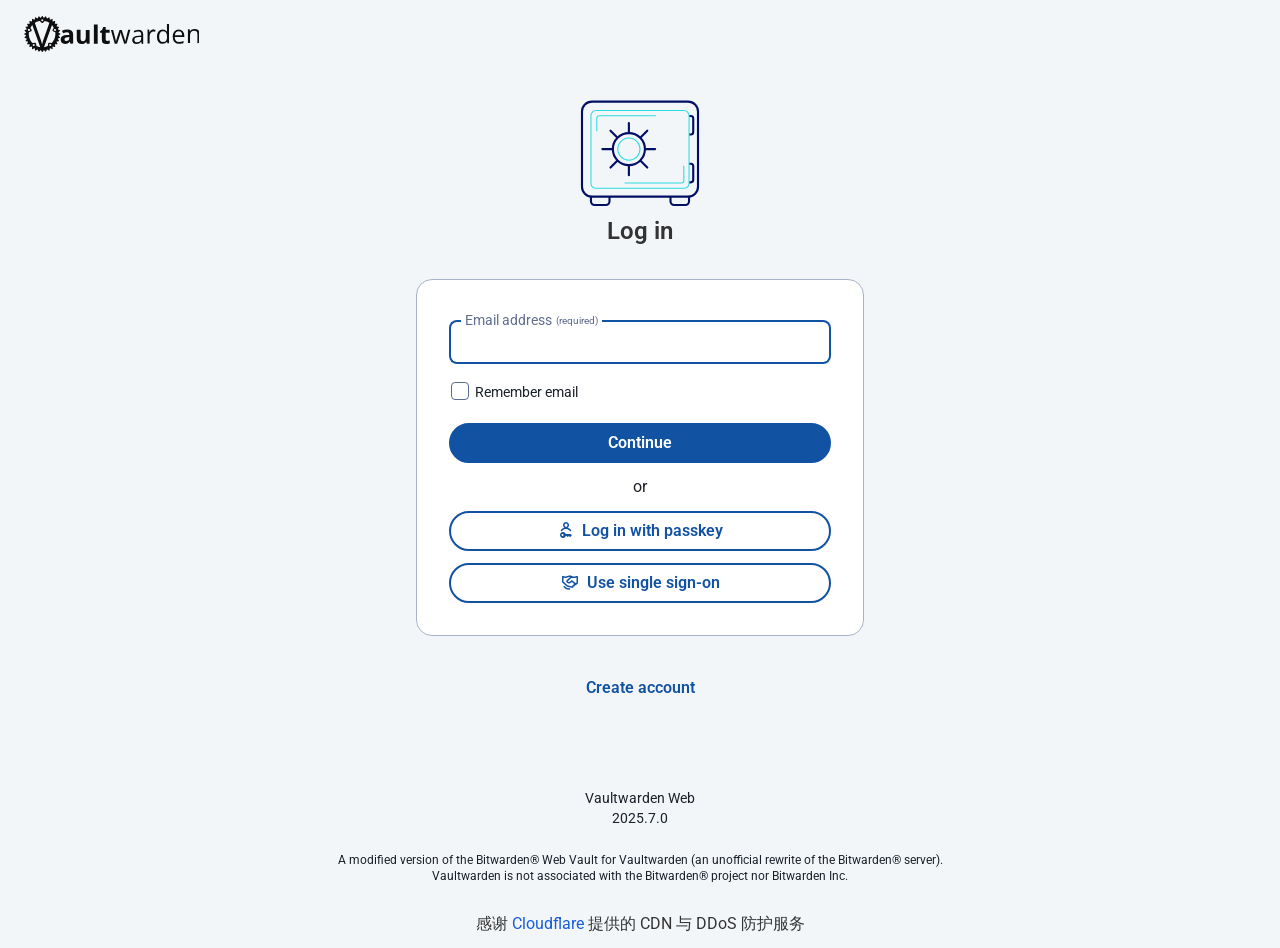
==== commit bbb36b03: "chore: 在登录页添加 Cloudflare 致谢信息" ====
--- a/static/web-vault/index.html
+++ b/static/web-vault/index.html
@@ -1 +1 @@
-<!doctype html><html class="theme_light"><head><meta charset="utf-8"/><meta name="viewport" content="width=1010"/><meta name="theme-color" content="#175DDC"/><title page-title>Vaultwarden Web</title><link rel="apple-touch-icon" sizes="180x180" href="images/apple-touch-icon.png"/><link rel="icon" type="image/png" sizes="32x32" href="images/favicon-32x32.png"/><link rel="icon" type="image/png" sizes="16x16" href="images/favicon-16x16.png"/><link rel="mask-icon" href="images/safari-pinned-tab.svg" color="#175DDC"/><link rel="manifest" href="cca56971e438d22818d6.json"/><script defer="defer" src="theme_head.4cb181fc19f2a308ba73.js"></script><link href="styles.21d804f738b1b7df84a2.css" rel="stylesheet"></head><body class="layout_frontend"><link rel="stylesheet" href="css/vaultwarden.css"/><app-root><div class="tw-p-8 tw-flex"><img class="new-logo-themed" alt="Vaultwarden"/><div class="spinner-container tw-justify-center"><i class="bwi bwi-spinner bwi-spin bwi-3x tw-text-muted" title="Loading" aria-hidden="true"></i></div></div></app-root><script defer="defer" src="app/polyfills.46638eb63c4af620055f.js"></script><script defer="defer" src="app/vendor.ae5e09e48144faa504d3.js"></script><script defer="defer" src="app/main.e6cdea516f91ca208db2.js"></script><script defer="defer" src="styles.31d6cfe0d16ae931b73c.js"></script></body></html>+<!doctype html><html class="theme_light"><head><meta charset="utf-8"/><meta name="viewport" content="width=1010"/><meta name="theme-color" content="#175DDC"/><title page-title>Vaultwarden Web</title><link rel="apple-touch-icon" sizes="180x180" href="images/apple-touch-icon.png"/><link rel="icon" type="image/png" sizes="32x32" href="images/favicon-32x32.png"/><link rel="icon" type="image/png" sizes="16x16" href="images/favicon-16x16.png"/><link rel="mask-icon" href="images/safari-pinned-tab.svg" color="#175DDC"/><link rel="manifest" href="cca56971e438d22818d6.json"/><script defer="defer" src="theme_head.4cb181fc19f2a308ba73.js"></script><link href="styles.21d804f738b1b7df84a2.css" rel="stylesheet"></head><body class="layout_frontend"><link rel="stylesheet" href="css/vaultwarden.css"/><app-root><div class="tw-p-8 tw-flex"><img class="new-logo-themed" alt="Vaultwarden"/><div class="spinner-container tw-justify-center"><i class="bwi bwi-spinner bwi-spin bwi-3x tw-text-muted" title="Loading" aria-hidden="true"></i></div></div></app-root><div class="tw-text-center tw-py-3">感谢 <a class="transition link text-[var(--primary)] font-medium" target="_blank" href="https://www.cloudflare.com/">Cloudflare</a> 提供的 CDN 与 DDoS 防护服务</div><script defer="defer" src="app/polyfills.46638eb63c4af620055f.js"></script><script defer="defer" src="app/vendor.ae5e09e48144faa504d3.js"></script><script defer="defer" src="app/main.e6cdea516f91ca208db2.js"></script><script defer="defer" src="styles.31d6cfe0d16ae931b73c.js"></script></body></html>
